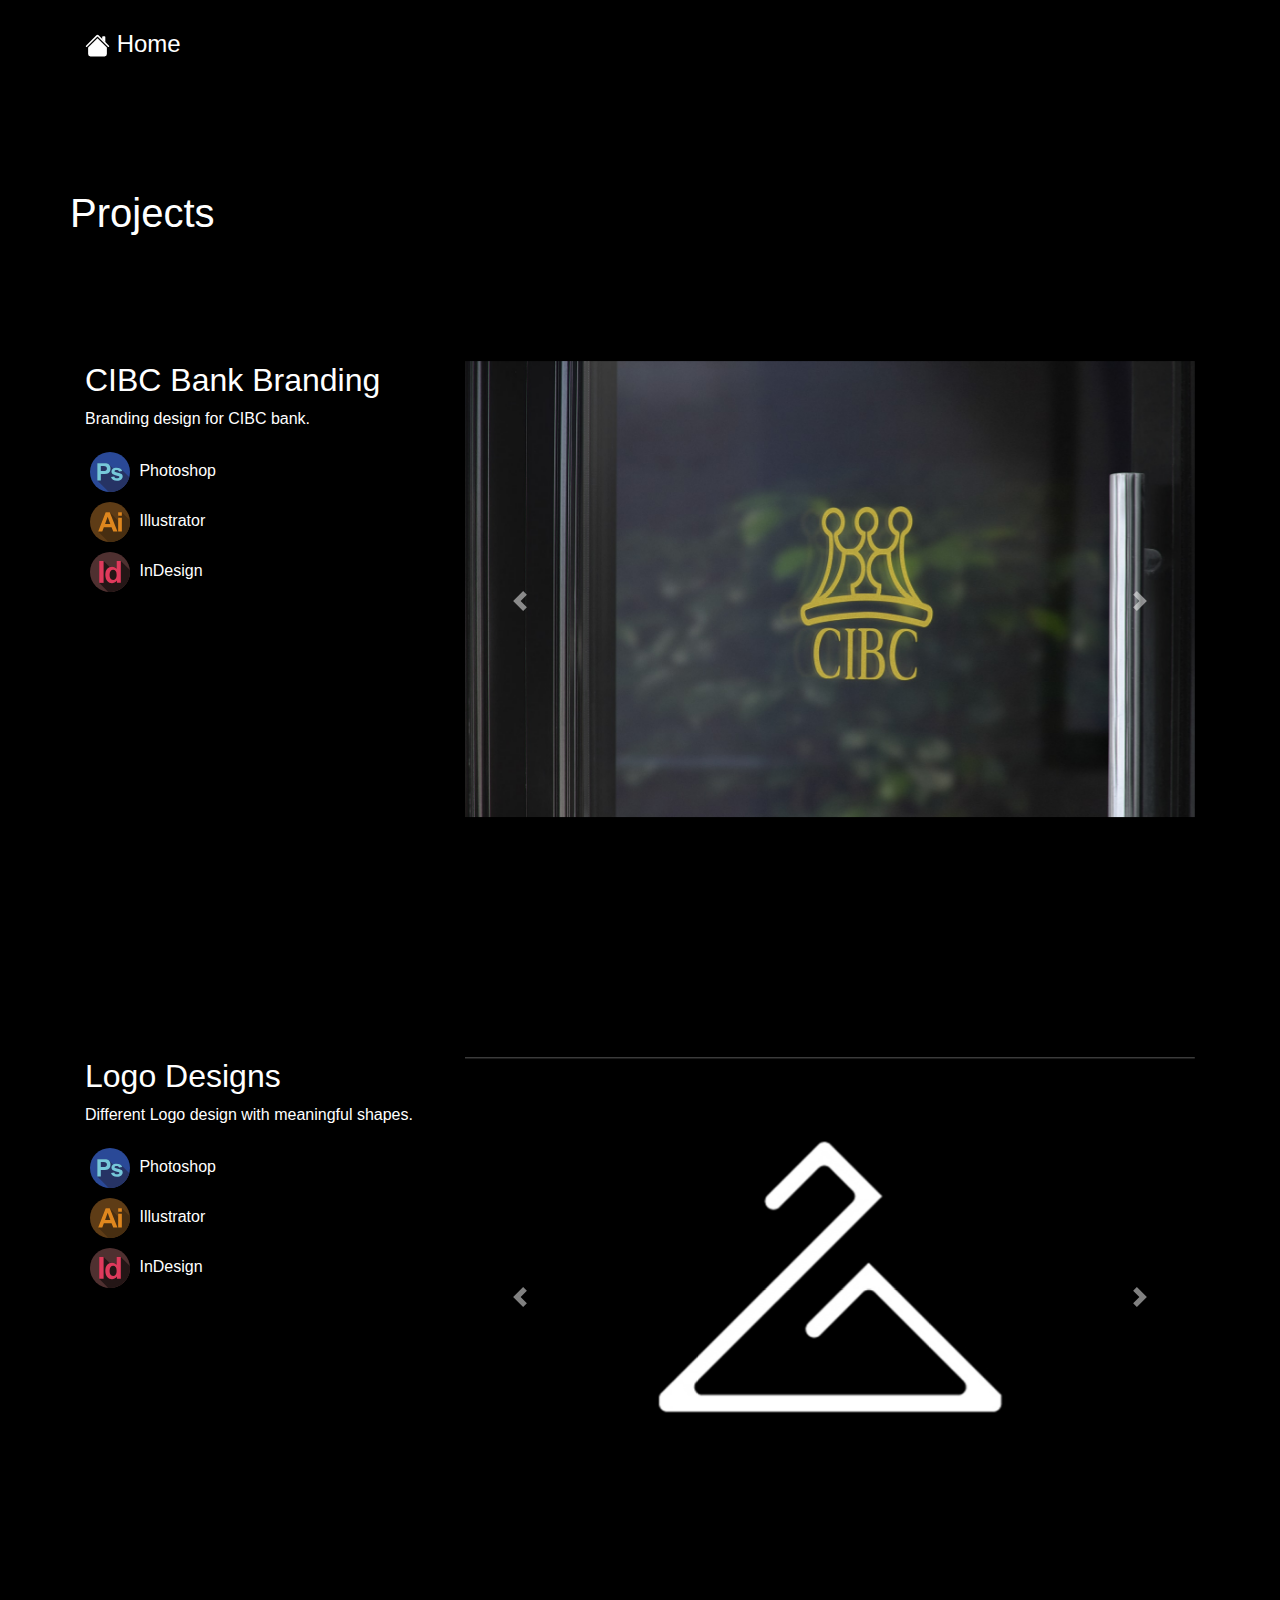
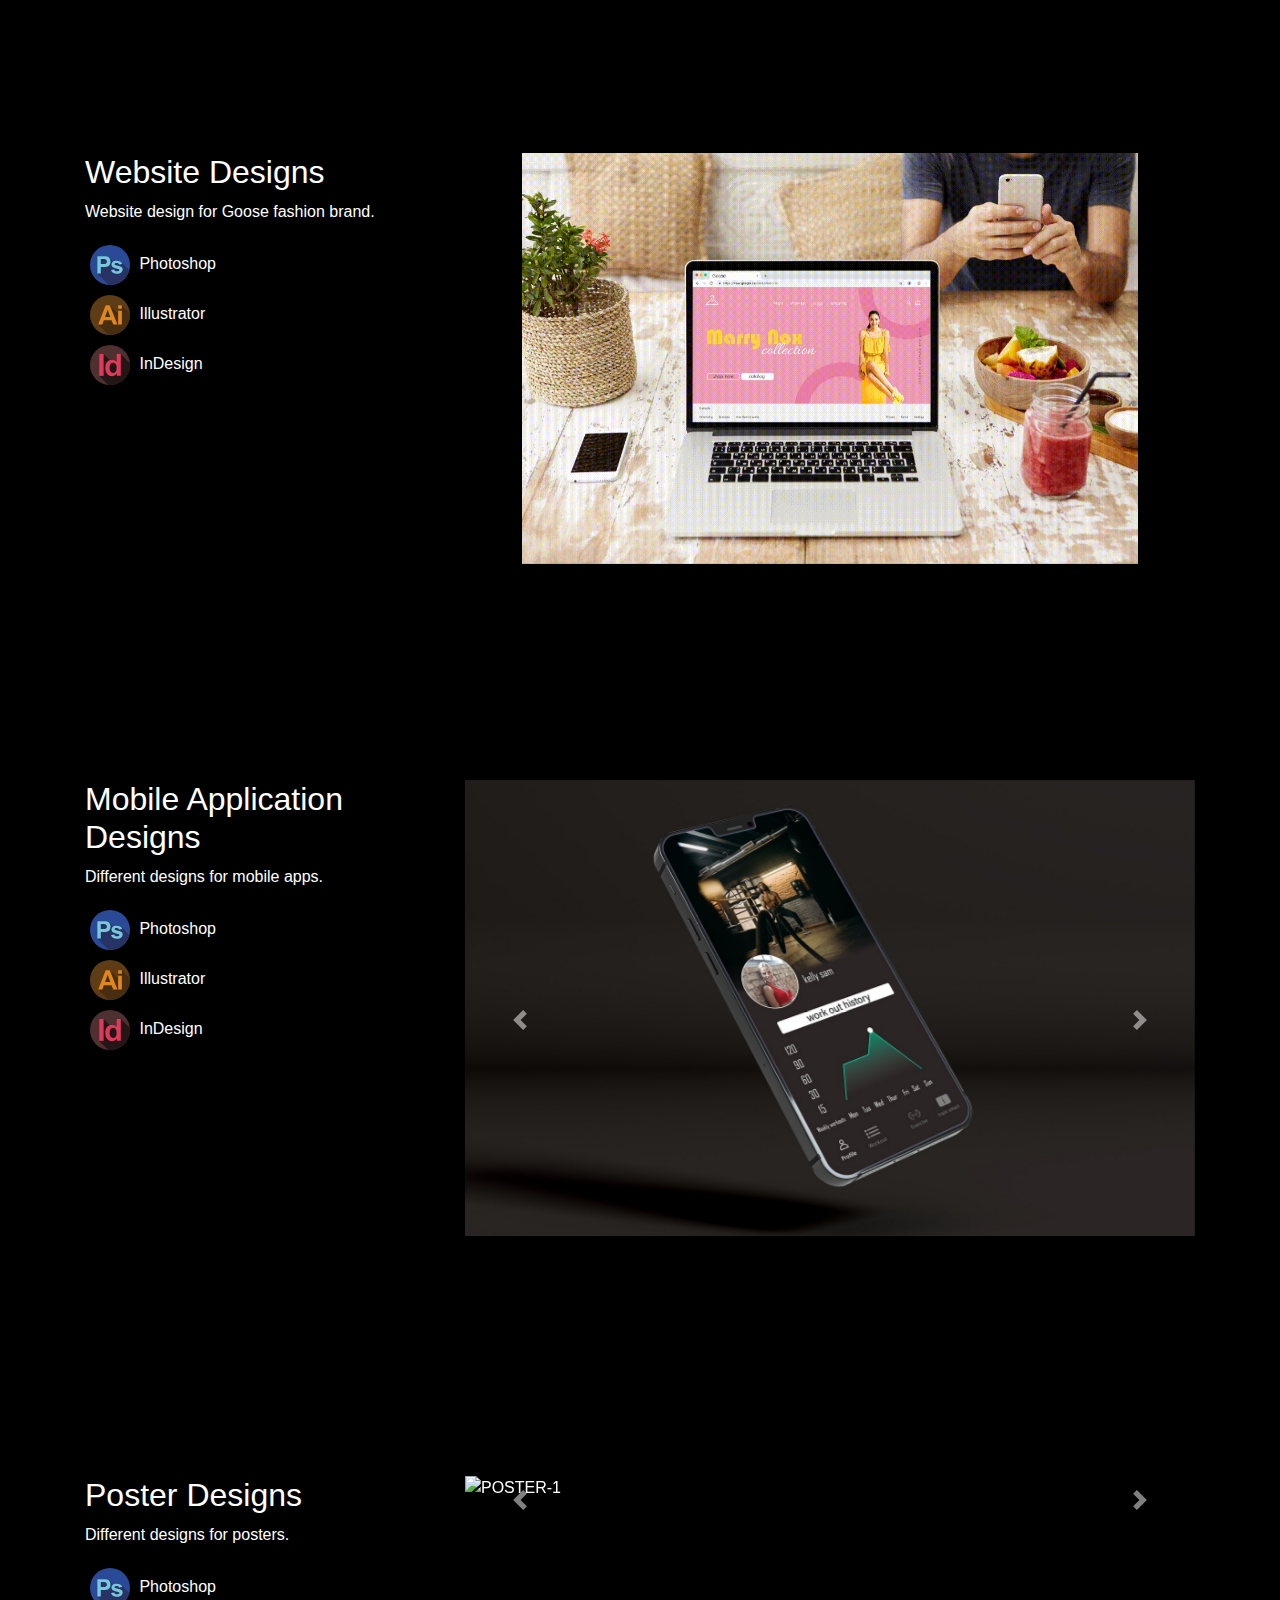
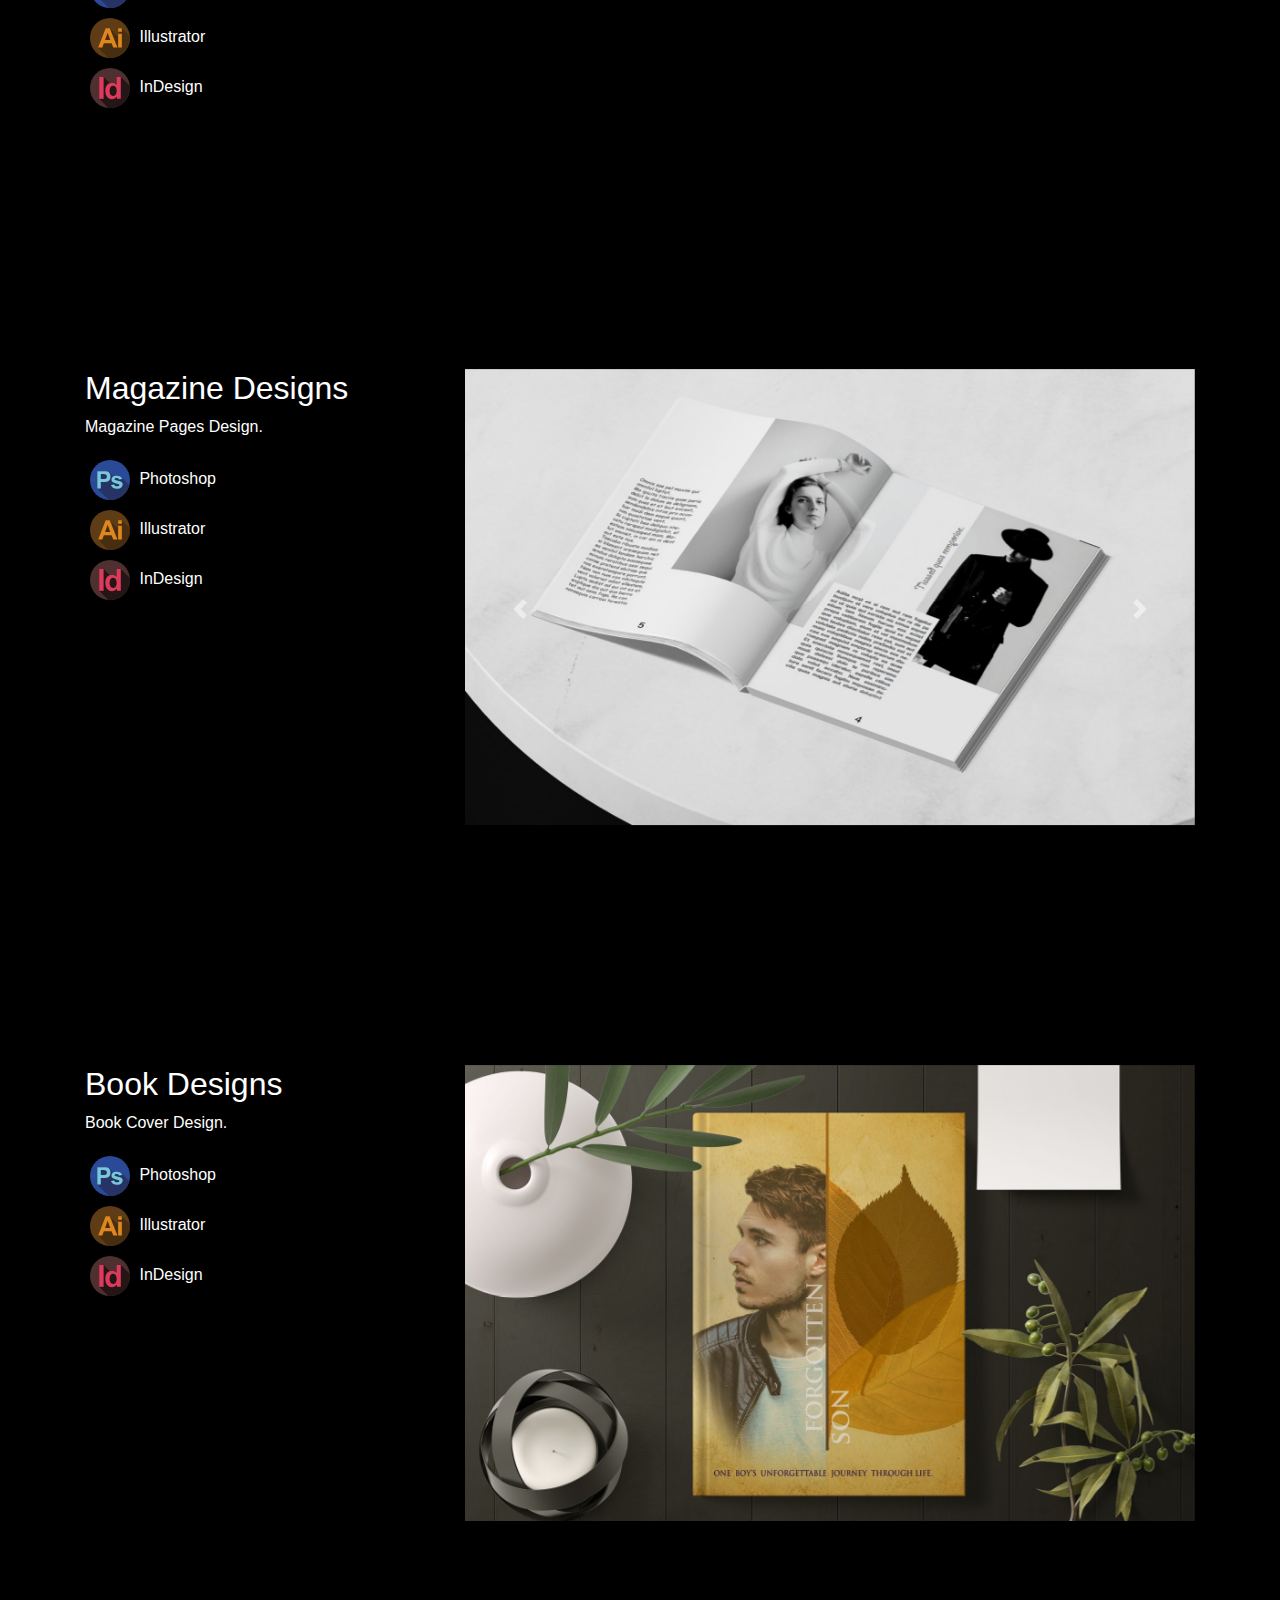
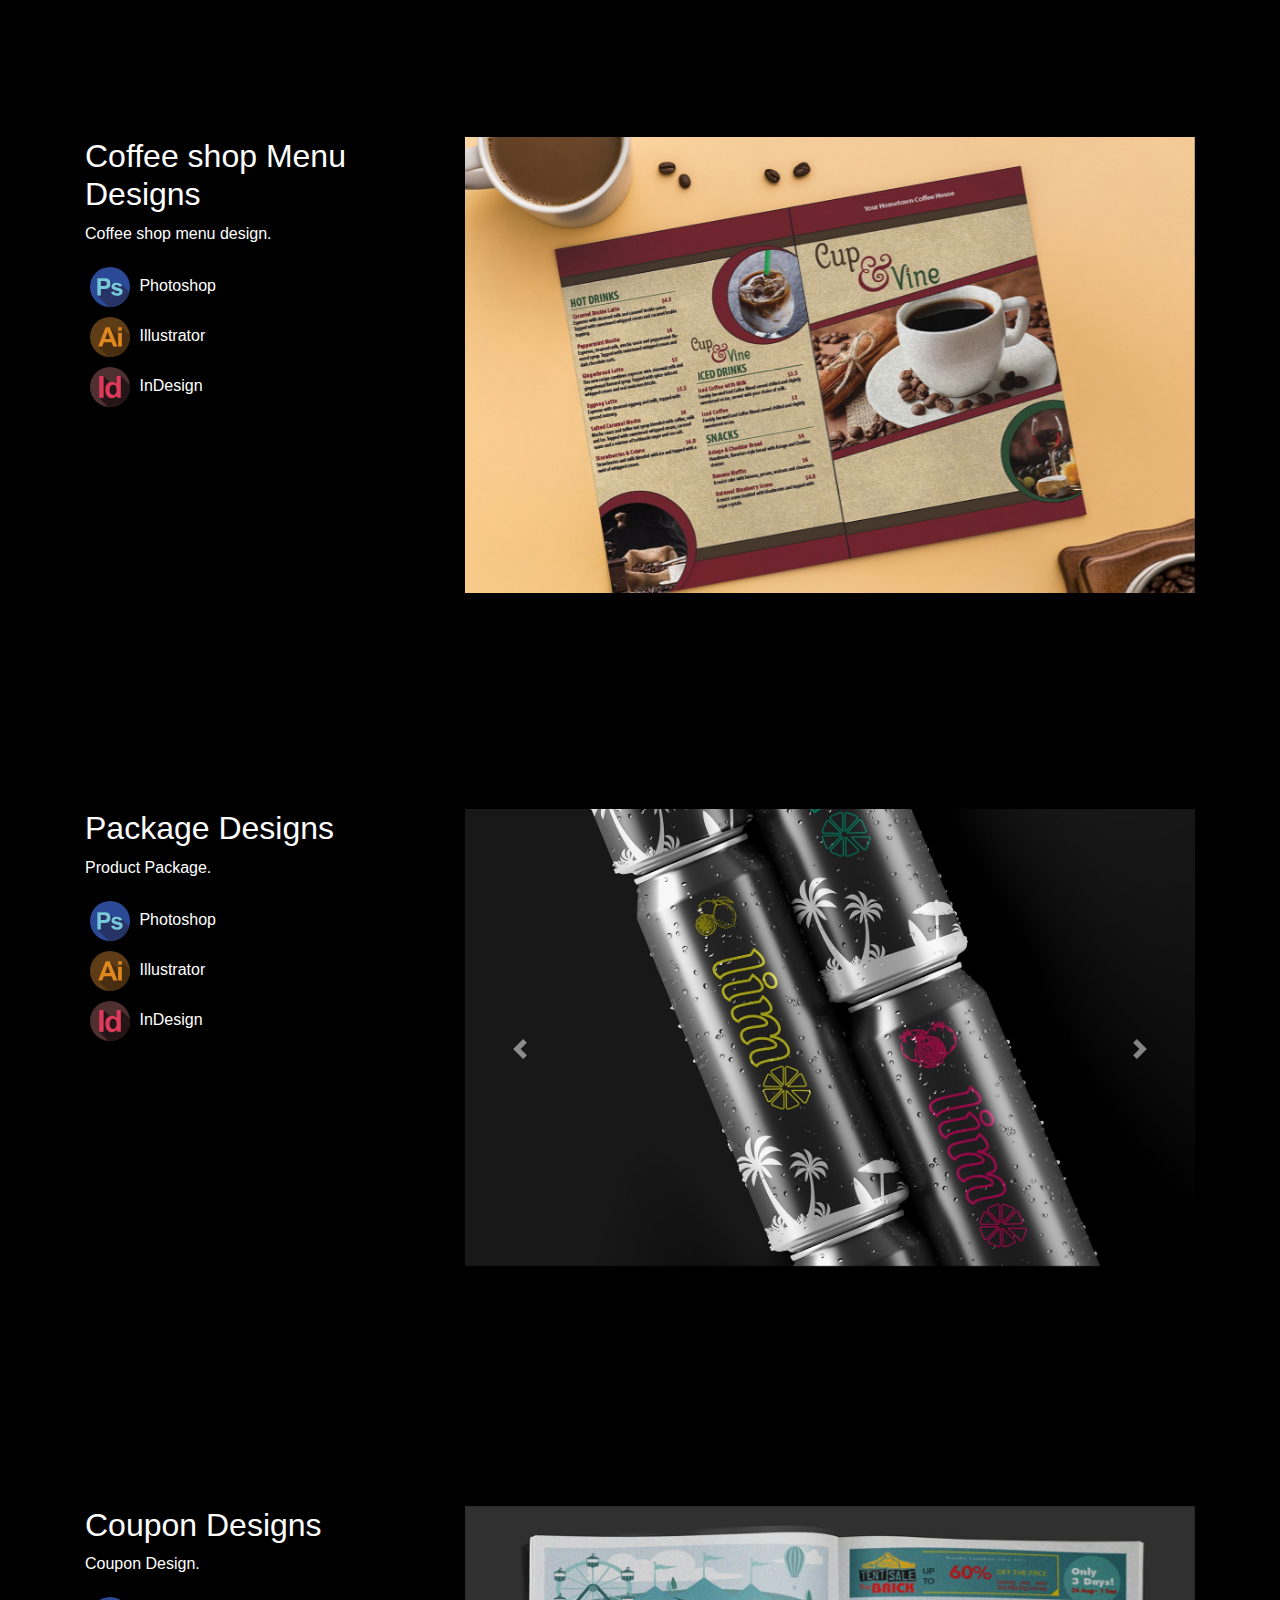
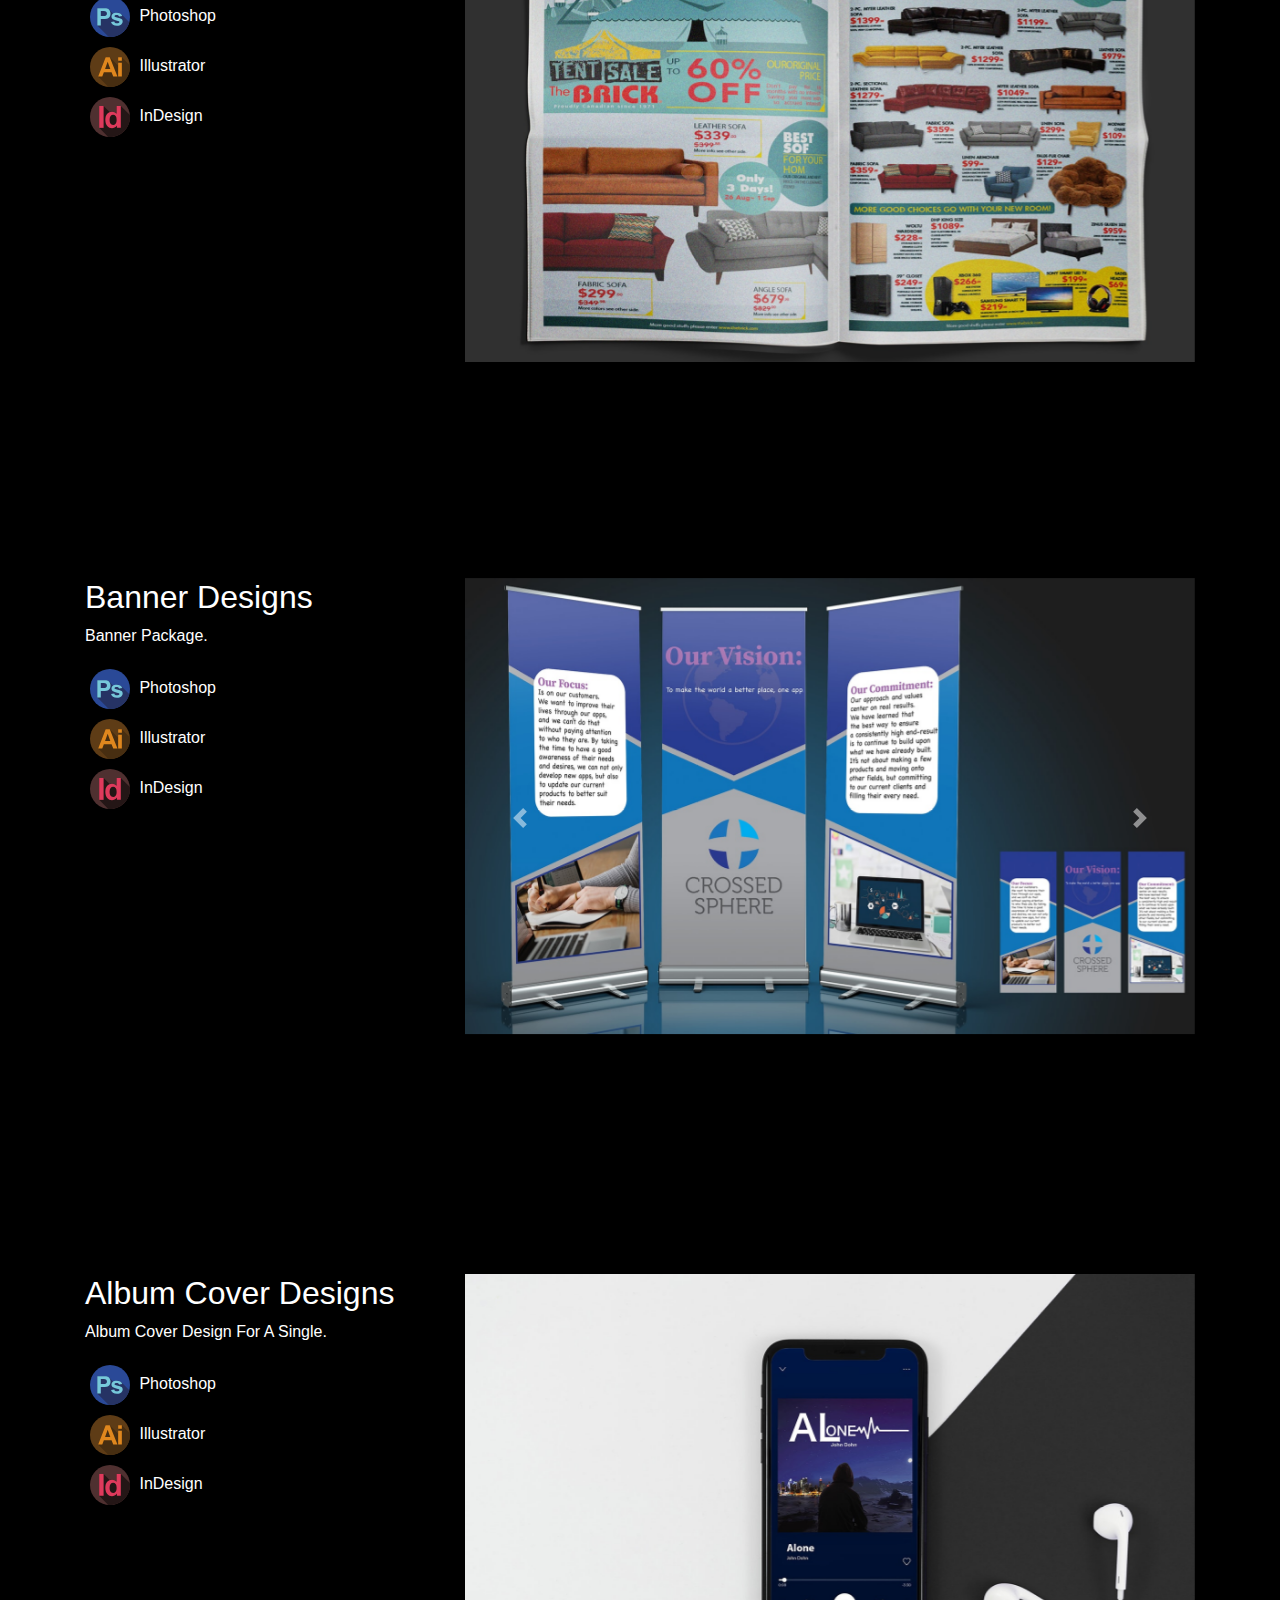
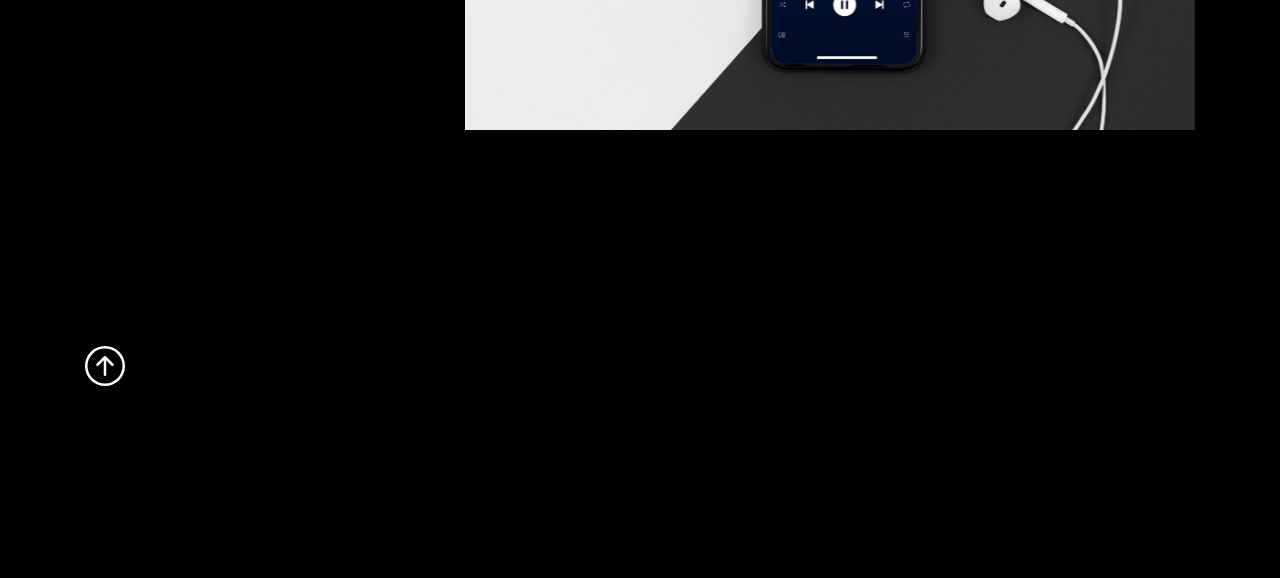
==== projects/works.html @ 326ad2bf "initial commit" ====
<!DOCTYPE html>
<html lang="en">

<head>
    <meta charset="UTF-8" />
    <meta name="viewport" content="width=device-width, initial-scale=1.0" />
    <meta name="apple-mobile-web-app-capable" content="yes">
    <link rel="apple-touch-icon" href="./images/favicon.jpg">
    <link rel="shortcut icon" type="image/png" href="./images/favicon.jpg" />

    <!-- Put your site title here -->
    <title>
        Mojtaba Nourani | Work - CIBC
    </title>

    <meta name="description" content="Software Developer with Graduate Degree.">
    <!-- Add some coding keywords below, Ex: (React, CSS etc) -->

    <link rel="stylesheet" href="https://stackpath.bootstrapcdn.com/bootstrap/4.3.1/css/bootstrap.min.css"
        integrity="sha384-ggOyR0iXCbMQv3Xipma34MD+dH/1fQ784/j6cY/iJTQUOhcWr7x9JvoRxT2MZw1T" crossorigin="anonymous">
    <script src="https://code.jquery.com/jquery-3.3.1.slim.min.js"
        integrity="sha384-q8i/X+965DzO0rT7abK41JStQIAqVgRVzpbzo5smXKp4YfRvH+8abtTE1Pi6jizo"
        crossorigin="anonymous"></script>
    <script src="https://cdnjs.cloudflare.com/ajax/libs/popper.js/1.14.7/umd/popper.min.js"
        integrity="sha384-UO2eT0CpHqdSJQ6hJty5KVphtPhzWj9WO1clHTMGa3JDZwrnQq4sF86dIHNDz0W1"
        crossorigin="anonymous"></script>
    <script src="https://stackpath.bootstrapcdn.com/bootstrap/4.3.1/js/bootstrap.min.js"
        integrity="sha384-JjSmVgyd0p3pXB1rRibZUAYoIIy6OrQ6VrjIEaFf/nJGzIxFDsf4x0xIM+B07jRM"
        crossorigin="anonymous"></script>
    <link rel="stylesheet" href="index.css" />
    <script src="stay_standalone.js" type="text/javascript"></script>

    <style>
        body {
            background-color: black;
            color: #fff;
        }

        a {
            color: #fff;
            font-size: 1.5em;
        }

        .header1 {
            margin-top: 30px;
        }

        .carousel-1-caption {
            display: none;
        }

        .carousel-2-caption {
            display: none;
        }

        .carousel-4-caption {
            display: none;
        }

        .carousel-5-caption {
            display: none;
        }

        .carousel-6-caption {
            display: none;
        }

        .carousel-9-caption {
            display: none;
        }

        .carousel-11-caption {
            display: none;
        }

        .header1 {
            margin: 100px 0px;
        }

        hr {
            color: #fff;
            border: 2px solid #fff;
        }

        .work__list {

            padding: 0;
        }

        .tools-list {
            width: 40px;
            height: 40px;
            margin: 5px 5px;
        }

        .home-icon {
            margin: 30px 0px;
        }

        .home-svg {
            padding-top: 20px;
        }
    </style>
</head>

<body>


    <!-- Home link -->
    <div class="container">
        <div class="row">
            <div class="col-md-12">
                <h6 class="home-icon"><a href="../index.html" style="color: white;"><svg
                            xmlns="http://www.w3.org/2000/svg" width="25" height="25" fill="currentColor"
                            class="bi bi-house-fill" viewBox="0 0 16 16">
                            <path fill-rule="evenodd"
                                d="M8 3.293l6 6V13.5a1.5 1.5 0 0 1-1.5 1.5h-9A1.5 1.5 0 0 1 2 13.5V9.293l6-6zm5-.793V6l-2-2V2.5a.5.5 0 0 1 .5-.5h1a.5.5 0 0 1 .5.5z" />
                            <path fill-rule="evenodd"
                                d="M7.293 1.5a1 1 0 0 1 1.414 0l6.647 6.646a.5.5 0 0 1-.708.708L8 2.207 1.354 8.854a.5.5 0 1 1-.708-.708L7.293 1.5z" />
                        </svg> Home</a></h6>
            </div>
        </div>
    </div>


    <!-- Projects -->
    <div class="container">


        <!-- CIBC BANK -->

        <!-- Work Header -->
        <div class="row">
            <h1 class="header1">
                Projects
            </h1>
        </div>

        <br>

        <!-- Work Text -->
        <div class="row">
            <div class="col-md-4">

                <h2>CIBC Bank Branding</h2>
                <p>Branding design for CIBC bank.</p>

                <!-- Tools List -->
                <ul class="work__list" style="list-style-type:none; list-style: none;">
                    <li><img src="../images/photoshop.svg" class="tools-list"> Photoshop</li>
                    <li><img src="../images/illustrator.svg" class="tools-list"> Illustrator</li>
                    <li><img src="../images/indesign.svg" class="tools-list"> InDesign</li>
                </ul>

                <br>

                <!-- Dynamic Text for Slides -->
                <div id="text1">
                </div>

            </div> <!-- col-md-4 tag -->


            <!-- Carousel -->
            <div class="col-md-8">
                <div id="carousel-1" class="carousel slide" data-ride="carousel">
                    <div class="carousel-inner">

                        <!-- Carousel Item Active -->
                        <div class="carousel-item active">

                            <img id="img1" src="../images/works/bank-1.jpg" class="d-block w-100" alt="CIBC-BANK-1"
                                data-interval="1000">

                            <br>

                            <!-- Slide Caption -->
                            <div class="carousel-1-caption">
                                <h6>Slide 1</h6>
                                <p>Explanation for slide one.</p>
                            </div>
                        </div>

                        <!-- Carousel Item -->
                        <div class="carousel-item">

                            <img id="img1" src="../images/works/bank-2.jpg" class="d-block w-100" alt="CIBC-BANK-2"
                                data-interval="1000">

                            <br>

                            <!-- Slide Caption -->
                            <div class="carousel-1-caption">
                                <h6>Slide 2</h6>
                                <p>Explanation for slide two.</p>
                            </div>
                        </div>

                        <!-- Carousel Item -->
                        <div class="carousel-item">

                            <img id="img1" src="../images/works/bank-3.jpg" class="d-block w-100" alt="CIBC-BANK-3"
                                data-interval="1000">

                            <br>

                            <!-- Slide Caption -->
                            <div class="carousel-1-caption">
                                <h6>Slide 3</h6>
                                <p>Explanation for slide three.</p>
                            </div>
                        </div>

                        <!-- Carousel Item -->
                        <div class="carousel-item">

                            <img id="img1" src="../images/works/bank-4.jpg" class="d-block w-100" alt="CIBC-BANK-4"
                                data-interval="1000">

                            <br>

                            <!-- Slide Caption -->
                            <div class="carousel-1-caption">
                                <h6>Slide 4</h6>
                                <p>Explanation for slide four.</p>
                            </div>
                        </div>

                        <!-- Carousel Item -->
                        <div class="carousel-item">

                            <img id="img1" src="../images/works/bank-5.jpg" class="d-block w-100" alt="CIBC-BANK-5"
                                data-interval="1000">

                            <br>

                            <!-- Slide Caption -->
                            <div class="carousel-1-caption">
                                <h6>Slide 5</h6>
                                <p>Explanation for slide five.</p>
                            </div>
                        </div>

                        <!-- Carousel Item -->
                        <div class="carousel-item">

                            <img id="img1" src="../images/works/bank-6.jpg" class="d-block w-100" alt="CIBC-BANK-6"
                                data-interval="1000">

                            <br>

                            <!-- Slide Caption -->
                            <div class="carousel-1-caption">
                                <h6>Slide 6</h6>
                                <p>Explanation for slide six.</p>
                            </div>
                        </div>


                    </div> <!-- Carousel Inner Tag-->

                    <!-- Carousel Controls -->
                    <a class="carousel-control-prev" href="#carousel-1" role="button" data-slide="prev">
                        <span class="carousel-control-prev-icon" aria-hidden="true"></span>
                        <span class="sr-only">Previous</span>
                    </a>
                    <a class="carousel-control-next" href="#carousel-1" role="button" data-slide="next">
                        <span class="carousel-control-next-icon" aria-hidden="true"></span>
                        <span class="sr-only">Next</span>
                    </a>
                </div> <!-- Carousel tag -->
            </div> <!-- md-8 tag-->
        </div> <!-- row tag -->


        <br>
        <br>
        <br>
        <br>
        <br>
        <br>
        <br>
        <br>
        <br>


        <!-- LOGO -->

        <!-- Work Text -->
        <div class="row">
            <div class="col-md-4">

                <h2>Logo Designs</h2>
                <p>Different Logo design with meaningful shapes.</p>

                <!-- Tools List -->
                <ul class="work__list" style="list-style-type:none; list-style: none;">
                    <li><img src="../images/photoshop.svg" class="tools-list"> Photoshop</li>
                    <li><img src="../images/illustrator.svg" class="tools-list"> Illustrator</li>
                    <li><img src="../images/indesign.svg" class="tools-list"> InDesign</li>
                </ul>

                <br>

                <!-- Dynamic Text for Slides -->
                <div id="text-2">
                </div>

            </div> <!-- col-md-4 tag -->


            <!-- Carousel -->
            <div class="col-md-8">
                <div id="carousel-2" class="carousel slide" data-ride="carousel">
                    <div class="carousel-inner">

                        <!-- Carousel Item Active -->
                        <div class="carousel-item active">

                            <img id="img1" src="../images/works/logo-1.jpg" class="d-block w-100" alt="LOGO-1"
                                data-interval="1000">

                            <br>

                            <!-- Slide Caption -->
                            <div class="carousel-2-caption">
                                <h6>Logo 1</h6>
                                <p>Goose Fashion.</p>
                            </div>
                        </div>

                        <!-- Carousel Item -->
                        <div class="carousel-item">

                            <img id="img1" src="../images/works/logo-2.jpg" class="d-block w-100" alt="LOGO-2"
                                data-interval="1000">

                            <br>

                            <!-- Slide Caption -->
                            <div class="carousel-2-caption">
                                <h6>Logo 2</h6>
                                <p>Limo Drink.</p>
                            </div>
                        </div>

                        <!-- Carousel Item -->
                        <div class="carousel-item">

                            <img id="img1" src="../images/works/logo-3.jpg" class="d-block w-100" alt="LOGO-3"
                                data-interval="1000">

                            <br>

                            <!-- Slide Caption -->
                            <div class="carousel-2-caption">
                                <h6>Logo 3</h6>
                                <p>Hulk Gym.</p>
                            </div>
                        </div>

                        <!-- Carousel Item -->
                        <div class="carousel-item">

                            <img id="img1" src="../images/works/logo-4.jpg" class="d-block w-100" alt="LOGO-4"
                                data-interval="1000">

                            <br>

                            <!-- Slide Caption -->
                            <div class="carousel-2-caption">
                                <h6>Logo 4</h6>
                                <p>Fish and Chips seafood.</p>
                            </div>
                        </div>


                    </div> <!-- Carousel Inner Tag-->

                    <!-- Carousel Controls -->
                    <a class="carousel-control-prev" href="#carousel-2" role="button" data-slide="prev">
                        <span class="carousel-control-prev-icon" aria-hidden="true"></span>
                        <span class="sr-only">Previous</span>
                    </a>
                    <a class="carousel-control-next" href="#carousel-2" role="button" data-slide="next">
                        <span class="carousel-control-next-icon" aria-hidden="true"></span>
                        <span class="sr-only">Next</span>
                    </a>
                </div> <!-- Carousel tag -->
            </div> <!-- md-8 tag-->
        </div> <!-- row tag -->


        <br>
        <br>
        <br>
        <br>
        <br>
        <br>
        <br>
        <br>
        <br>


        <!-- WEBSITE -->

        <!-- Work Text -->
        <div class="row">
            <div class="col-md-4">

                <h2>Website Designs</h2>
                <p>Website design for Goose fashion brand.</p>

                <!-- Tools List -->
                <ul class="work__list" style="list-style-type:none; list-style: none;">
                    <li><img src="../images/photoshop.svg" class="tools-list"> Photoshop</li>
                    <li><img src="../images/illustrator.svg" class="tools-list"> Illustrator</li>
                    <li><img src="../images/indesign.svg" class="tools-list"> InDesign</li>
                </ul>

                <br>

            </div> <!-- col-md-4 tag -->


            <!-- Carousel -->
            <div class="col-md-8">
                <div id="carousel-3" class="carousel slide" data-ride="carousel">
                    <div class="carousel-inner">

                        <!-- Carousel Item Active -->
                        <div class="carousel-item active">

                            <img id="img1" src="../images/works/mockup.gif" class="d-block w-100" alt="WEBSITE"
                                data-interval="1000">
                        </div>
                    </div>
                </div> <!-- Carousel tag -->
            </div> <!-- md-8 tag-->
        </div> <!-- row tag -->



        <br>
        <br>
        <br>
        <br>
        <br>
        <br>
        <br>
        <br>
        <br>


        <!-- MOBILE APP -->

        <!-- Work Text -->
        <div class="row">
            <div class="col-md-4">

                <h2>Mobile Application Designs</h2>
                <p>Different designs for mobile apps.</p>

                <!-- Tools List -->
                <ul class="work__list" style="list-style-type:none; list-style: none;">
                    <li><img src="../images/photoshop.svg" class="tools-list"> Photoshop</li>
                    <li><img src="../images/illustrator.svg" class="tools-list"> Illustrator</li>
                    <li><img src="../images/indesign.svg" class="tools-list"> InDesign</li>
                </ul>

                <br>

                <!-- Dynamic Text for Slides -->
                <div id="text-3">
                </div>

            </div> <!-- col-md-4 tag -->


            <!-- Carousel -->
            <div class="col-md-8">
                <div id="carousel-4" class="carousel slide" data-ride="carousel">
                    <div class="carousel-inner">

                        <!-- Carousel Item Active -->
                        <div class="carousel-item active">

                            <img id="img1" src="../images/works/app.jpg" class="d-block w-100" alt="APP-1"
                                data-interval="1000">

                            <br>

                            <!-- Slide Caption -->
                            <div class="carousel-4-caption">
                                <h6>Application 1</h6>
                                <p>Gym Application.</p>
                            </div>
                        </div>

                        <!-- Carousel Item -->
                        <div class="carousel-item">

                            <img id="img1" src="../images/works/bank-5.jpg" class="d-block w-100" alt="APP-2"
                                data-interval="1000">

                            <br>

                            <!-- Slide Caption -->
                            <div class="carousel-4-caption">
                                <h6>Application 2</h6>
                                <p>Bank Application.</p>
                            </div>
                        </div>

                    </div> <!-- Carousel Inner Tag-->

                    <!-- Carousel Controls -->
                    <a class="carousel-control-prev" href="#carousel-4" role="button" data-slide="prev">
                        <span class="carousel-control-prev-icon" aria-hidden="true"></span>
                        <span class="sr-only">Previous</span>
                    </a>
                    <a class="carousel-control-next" href="#carousel-4" role="button" data-slide="next">
                        <span class="carousel-control-next-icon" aria-hidden="true"></span>
                        <span class="sr-only">Next</span>
                    </a>
                </div> <!-- Carousel tag -->
            </div> <!-- md-8 tag-->
        </div> <!-- row tag -->


        <br>
        <br>
        <br>
        <br>
        <br>
        <br>
        <br>
        <br>
        <br>



        <!-- POSTER -->

        <!-- Work Text -->
        <div class="row">
            <div class="col-md-4">

                <h2>Poster Designs</h2>
                <p>Different designs for posters.</p>

                <!-- Tools List -->
                <ul class="work__list" style="list-style-type:none; list-style: none;">
                    <li><img src="../images/photoshop.svg" class="tools-list"> Photoshop</li>
                    <li><img src="../images/illustrator.svg" class="tools-list"> Illustrator</li>
                    <li><img src="../images/indesign.svg" class="tools-list"> InDesign</li>
                </ul>

                <br>

                <!-- Dynamic Text for Slides -->
                <div id="text-5">
                </div>

            </div> <!-- col-md-4 tag -->


            <!-- Carousel -->
            <div class="col-md-8">
                <div id="carousel-5" class="carousel slide" data-ride="carousel">
                    <div class="carousel-inner">

                        <!-- Carousel Item Active -->
                        <div class="carousel-item active">

                            <img id="img1" src="../images/works/poster-1.jpg" class="d-block w-100" alt="POSTER-1"
                                data-interval="1000">

                            <br>

                            <!-- Slide Caption -->
                            <div class="carousel-5-caption">
                                <h6>Poster 1</h6>
                                <p>Music Concert Poster.</p>
                            </div>
                        </div>

                        <!-- Carousel Item -->
                        <div class="carousel-item">

                            <img id="img1" src="../images/works/poster-2.JPG" class="d-block w-100" alt="POSTER-2"
                                data-interval="1000">

                            <br>

                            <!-- Slide Caption -->
                            <div class="carousel-5-caption">
                                <h6>Poster 2</h6>
                                <p>Movie.</p>
                            </div>
                        </div>

                    </div> <!-- Carousel Inner Tag-->

                    <!-- Carousel Controls -->
                    <a class="carousel-control-prev" href="#carousel-5" role="button" data-slide="prev">
                        <span class="carousel-control-prev-icon" aria-hidden="true"></span>
                        <span class="sr-only">Previous</span>
                    </a>
                    <a class="carousel-control-next" href="#carousel-5" role="button" data-slide="next">
                        <span class="carousel-control-next-icon" aria-hidden="true"></span>
                        <span class="sr-only">Next</span>
                    </a>
                </div> <!-- Carousel tag -->
            </div> <!-- md-8 tag-->
        </div> <!-- row tag -->


        <br>
        <br>
        <br>
        <br>
        <br>
        <br>
        <br>
        <br>
        <br>


        <!-- MAGAZINE -->

        <!-- Work Text -->
        <div class="row">
            <div class="col-md-4">

                <h2>Magazine Designs</h2>
                <p>Magazine Pages Design.</p>

                <!-- Tools List -->
                <ul class="work__list" style="list-style-type:none; list-style: none;">
                    <li><img src="../images/photoshop.svg" class="tools-list"> Photoshop</li>
                    <li><img src="../images/illustrator.svg" class="tools-list"> Illustrator</li>
                    <li><img src="../images/indesign.svg" class="tools-list"> InDesign</li>
                </ul>

                <br>

                <!-- Dynamic Text for Slides -->
                <div id="text-6">
                </div>

            </div> <!-- col-md-4 tag -->


            <!-- Carousel -->
            <div class="col-md-8">
                <div id="carousel-6" class="carousel slide" data-ride="carousel">
                    <div class="carousel-inner">

                        <!-- Carousel Item Active -->
                        <div class="carousel-item active">

                            <img id="img1" src="../images/works/mag-1.jpg" class="d-block w-100" alt="MAG-1"
                                data-interval="1000">

                            <br>

                            <!-- Slide Caption -->
                            <div class="carousel-6-caption">
                                <h6>Magazine Page 1</h6>
                                <p>Fashion Magazine.</p>
                            </div>
                        </div>

                        <!-- Carousel Item -->
                        <div class="carousel-item">

                            <img id="img1" src="../images/works/mag-2.jpg" class="d-block w-100" alt="MAG-2"
                                data-interval="1000">

                            <br>

                            <!-- Slide Caption -->
                            <div class="carousel-6-caption">
                                <h6>Magazine Page 2</h6>
                                <p>Fashion.</p>
                            </div>
                        </div>

                    </div> <!-- Carousel Inner Tag-->

                    <!-- Carousel Controls -->
                    <a class="carousel-control-prev" href="#carousel-6" role="button" data-slide="prev">
                        <span class="carousel-control-prev-icon" aria-hidden="true"></span>
                        <span class="sr-only">Previous</span>
                    </a>
                    <a class="carousel-control-next" href="#carousel-6" role="button" data-slide="next">
                        <span class="carousel-control-next-icon" aria-hidden="true"></span>
                        <span class="sr-only">Next</span>
                    </a>
                </div> <!-- Carousel tag -->
            </div> <!-- md-8 tag-->
        </div> <!-- row tag -->


        <br>
        <br>
        <br>
        <br>
        <br>
        <br>
        <br>
        <br>
        <br>



        <!-- BOOK -->

        <!-- Work Text -->
        <div class="row">
            <div class="col-md-4">

                <h2>Book Designs</h2>
                <p>Book Cover Design.</p>

                <!-- Tools List -->
                <ul class="work__list" style="list-style-type:none; list-style: none;">
                    <li><img src="../images/photoshop.svg" class="tools-list"> Photoshop</li>
                    <li><img src="../images/illustrator.svg" class="tools-list"> Illustrator</li>
                    <li><img src="../images/indesign.svg" class="tools-list"> InDesign</li>
                </ul>

                <br>

            </div> <!-- col-md-4 tag -->


            <!-- Carousel -->
            <div class="col-md-8">
                <div id="carousel-7" class="carousel slide" data-ride="carousel">
                    <div class="carousel-inner">

                        <!-- Carousel Item Active -->
                        <div class="carousel-item active">

                            <img id="img1" src="../images/works/book.jpg" class="d-block w-100" alt="BOOK"
                                data-interval="1000">
                        </div>
                    </div>
                </div> <!-- Carousel tag -->
            </div> <!-- md-8 tag-->
        </div> <!-- row tag -->



        <br>
        <br>
        <br>
        <br>
        <br>
        <br>
        <br>
        <br>
        <br>


        <!-- MENU -->

        <!-- Work Text -->
        <div class="row">
            <div class="col-md-4">

                <h2>Coffee shop Menu Designs</h2>
                <p>Coffee shop menu design.</p>

                <!-- Tools List -->
                <ul class="work__list" style="list-style-type:none; list-style: none;">
                    <li><img src="../images/photoshop.svg" class="tools-list"> Photoshop</li>
                    <li><img src="../images/illustrator.svg" class="tools-list"> Illustrator</li>
                    <li><img src="../images/indesign.svg" class="tools-list"> InDesign</li>
                </ul>

                <br>

            </div> <!-- col-md-4 tag -->


            <!-- Carousel -->
            <div class="col-md-8">
                <div id="carousel-8" class="carousel slide" data-ride="carousel">
                    <div class="carousel-inner">

                        <!-- Carousel Item Active -->
                        <div class="carousel-item active">

                            <img id="img1" src="../images/works/menu.jpg" class="d-block w-100" alt="MENU"
                                data-interval="1000">
                        </div>
                    </div>
                </div> <!-- Carousel tag -->
            </div> <!-- md-8 tag-->
        </div> <!-- row tag -->



        <br>
        <br>
        <br>
        <br>
        <br>
        <br>
        <br>
        <br>
        <br>


        <!-- PACKAGE -->

        <!-- Work Text -->
        <div class="row">
            <div class="col-md-4">

                <h2>Package Designs</h2>
                <p>Product Package.</p>

                <!-- Tools List -->
                <ul class="work__list" style="list-style-type:none; list-style: none;">
                    <li><img src="../images/photoshop.svg" class="tools-list"> Photoshop</li>
                    <li><img src="../images/illustrator.svg" class="tools-list"> Illustrator</li>
                    <li><img src="../images/indesign.svg" class="tools-list"> InDesign</li>
                </ul>

                <br>

                <!-- Dynamic Text for Slides -->
                <div id="text-9">
                </div>

            </div> <!-- col-md-4 tag -->


            <!-- Carousel -->
            <div class="col-md-8">
                <div id="carousel-9" class="carousel slide" data-ride="carousel">
                    <div class="carousel-inner">

                        <!-- Carousel Item Active -->
                        <div class="carousel-item active">

                            <img id="img1" src="../images/works/package-1.jpg" class="d-block w-100" alt="PACK-1"
                                data-interval="1000">

                            <br>

                            <!-- Slide Caption -->
                            <div class="carousel-9-caption">
                                <h6>Package Design 1</h6>
                                <p>Limo Drink.</p>
                            </div>
                        </div>

                        <!-- Carousel Item -->
                        <div class="carousel-item">

                            <img id="img1" src="../images/works/package-2.jpg" class="d-block w-100" alt="PACK-2"
                                data-interval="1000">

                            <br>

                            <!-- Slide Caption -->
                            <div class="carousel-9-caption">
                                <h6>Package Design 2</h6>
                                <p>Chocolate.</p>
                            </div>
                        </div>

                    </div> <!-- Carousel Inner Tag-->

                    <!-- Carousel Controls -->
                    <a class="carousel-control-prev" href="#carousel-9" role="button" data-slide="prev">
                        <span class="carousel-control-prev-icon" aria-hidden="true"></span>
                        <span class="sr-only">Previous</span>
                    </a>
                    <a class="carousel-control-next" href="#carousel-9" role="button" data-slide="next">
                        <span class="carousel-control-next-icon" aria-hidden="true"></span>
                        <span class="sr-only">Next</span>
                    </a>
                </div> <!-- Carousel tag -->
            </div> <!-- md-8 tag-->
        </div> <!-- row tag -->


        <br>
        <br>
        <br>
        <br>
        <br>
        <br>
        <br>
        <br>
        <br>


        <!-- COUPON -->

        <!-- Work Text -->
        <div class="row">
            <div class="col-md-4">

                <h2>Coupon Designs</h2>
                <p>Coupon Design.</p>

                <!-- Tools List -->
                <ul class="work__list" style="list-style-type:none; list-style: none;">
                    <li><img src="../images/photoshop.svg" class="tools-list"> Photoshop</li>
                    <li><img src="../images/illustrator.svg" class="tools-list"> Illustrator</li>
                    <li><img src="../images/indesign.svg" class="tools-list"> InDesign</li>
                </ul>

                <br>

            </div> <!-- col-md-4 tag -->


            <!-- Carousel -->
            <div class="col-md-8">
                <div id="carousel-10" class="carousel slide" data-ride="carousel">
                    <div class="carousel-inner">

                        <!-- Carousel Item Active -->
                        <div class="carousel-item active">

                            <img id="img1" src="../images/works/coupon.jpg" class="d-block w-100" alt="COUPON"
                                data-interval="1000">
                        </div>
                    </div>
                </div> <!-- Carousel tag -->
            </div> <!-- md-8 tag-->
        </div> <!-- row tag -->



        <br>
        <br>
        <br>
        <br>
        <br>
        <br>
        <br>
        <br>
        <br>


        <!-- BANNER -->

        <!-- Work Text -->
        <div class="row">
            <div class="col-md-4">

                <h2>Banner Designs</h2>
                <p>Banner Package.</p>

                <!-- Tools List -->
                <ul class="work__list" style="list-style-type:none; list-style: none;">
                    <li><img src="../images/photoshop.svg" class="tools-list"> Photoshop</li>
                    <li><img src="../images/illustrator.svg" class="tools-list"> Illustrator</li>
                    <li><img src="../images/indesign.svg" class="tools-list"> InDesign</li>
                </ul>

                <br>

                <!-- Dynamic Text for Slides -->
                <div id="text-11">
                </div>

            </div> <!-- col-md-4 tag -->


            <!-- Carousel -->
            <div class="col-md-8">
                <div id="carousel-11" class="carousel slide" data-ride="carousel">
                    <div class="carousel-inner">

                        <!-- Carousel Item Active -->
                        <div class="carousel-item active">

                            <img id="img1" src="../images/works/banner.jpg" class="d-block w-100" alt="BANNER-1"
                                data-interval="1000">

                            <br>

                            <!-- Slide Caption -->
                            <div class="carousel-11-caption">
                                <h6>Banner Design 1</h6>
                                <p>Banner 1.</p>
                            </div>
                        </div>

                        <!-- Carousel Item -->
                        <div class="carousel-item">

                            <img id="img1" src="../images/works/bank-3.jpg" class="d-block w-100" alt="BANNER-2"
                                data-interval="1000">

                            <br>

                            <!-- Slide Caption -->
                            <div class="carousel-11-caption">
                                <h6>Banner Design 2</h6>
                                <p>Bank.</p>
                            </div>
                        </div>

                    </div> <!-- Carousel Inner Tag-->

                    <!-- Carousel Controls -->
                    <a class="carousel-control-prev" href="#carousel-11" role="button" data-slide="prev">
                        <span class="carousel-control-prev-icon" aria-hidden="true"></span>
                        <span class="sr-only">Previous</span>
                    </a>
                    <a class="carousel-control-next" href="#carousel-11" role="button" data-slide="next">
                        <span class="carousel-control-next-icon" aria-hidden="true"></span>
                        <span class="sr-only">Next</span>
                    </a>
                </div> <!-- Carousel tag -->
            </div> <!-- md-8 tag-->
        </div> <!-- row tag -->


        <br>
        <br>
        <br>
        <br>
        <br>
        <br>
        <br>
        <br>
        <br>


        <!-- COUPON -->

        <!-- Work Text -->
        <div class="row">
            <div class="col-md-4">

                <h2>Album Cover Designs</h2>
                <p>Album Cover Design For A Single.</p>

                <!-- Tools List -->
                <ul class="work__list" style="list-style-type:none; list-style: none;">
                    <li><img src="../images/photoshop.svg" class="tools-list"> Photoshop</li>
                    <li><img src="../images/illustrator.svg" class="tools-list"> Illustrator</li>
                    <li><img src="../images/indesign.svg" class="tools-list"> InDesign</li>
                </ul>

                <br>

            </div> <!-- col-md-4 tag -->


            <!-- Carousel -->
            <div class="col-md-8">
                <div id="carousel-12" class="carousel slide" data-ride="carousel">
                    <div class="carousel-inner">

                        <!-- Carousel Item Active -->
                        <div class="carousel-item active">

                            <img id="img1" src="../images/works/album-cover.jpg" class="d-block w-100" alt="COVER"
                                data-interval="1000">
                        </div>
                    </div>
                </div> <!-- Carousel tag -->
            </div> <!-- md-8 tag-->
        </div> <!-- row tag -->



        <br>
        <br>
        <br>
        <br>
        <br>
        <br>
        <br>
        <br>
        <br>

        <a href="#"><svg xmlns="http://www.w3.org/2000/svg" width="40" height="40" fill="currentColor"
                class="bi bi-arrow-up-circle" viewBox="0 0 16 16">
                <path fill-rule="evenodd" d="M8 15A7 7 0 1 0 8 1a7 7 0 0 0 0 14zm0 1A8 8 0 1 0 8 0a8 8 0 0 0 0 16z" />
                <path fill-rule="evenodd"
                    d="M8 12a.5.5 0 0 0 .5-.5V5.707l2.146 2.147a.5.5 0 0 0 .708-.708l-3-3a.5.5 0 0 0-.708 0l-3 3a.5.5 0 1 0 .708.708L7.5 5.707V11.5a.5.5 0 0 0 .5.5z" />
            </svg></a>

        <br>
        <br>
        <br>
        <br>
        <br>
        <br>
        <br>
        <br>
        <br>



    </div>
    <script>
        $('#text').html($('.active > .carousel-caption').html());
        $('.carousel').on('slid.bs.carousel', function () {
            $('#text1').html($('.active > .carousel-1-caption').html());
        });

        $('#text').html($('.active > .carousel-caption').html());
        $('.carousel').on('slid.bs.carousel', function () {
            $('#text-2').html($('.active > .carousel-2-caption').html());
        });

        $('#text').html($('.active > .carousel-caption').html());
        $('.carousel').on('slid.bs.carousel', function () {
            $('#text-3').html($('.active > .carousel-4-caption').html());
        });

        $('#text').html($('.active > .carousel-caption').html());
        $('.carousel').on('slid.bs.carousel', function () {
            $('#text-5').html($('.active > .carousel-5-caption').html());
        });

        $('#text').html($('.active > .carousel-caption').html());
        $('.carousel').on('slid.bs.carousel', function () {
            $('#text-6').html($('.active > .carousel-6-caption').html());
        });

        $('#text').html($('.active > .carousel-caption').html());
        $('.carousel').on('slid.bs.carousel', function () {
            $('#text-9').html($('.active > .carousel-9-caption').html());
        });

        $('#text').html($('.active > .carousel-caption').html());
        $('.carousel').on('slid.bs.carousel', function () {
            $('#text-11').html($('.active > .carousel-11-caption').html());
        });
    </script>
</body>

</html>
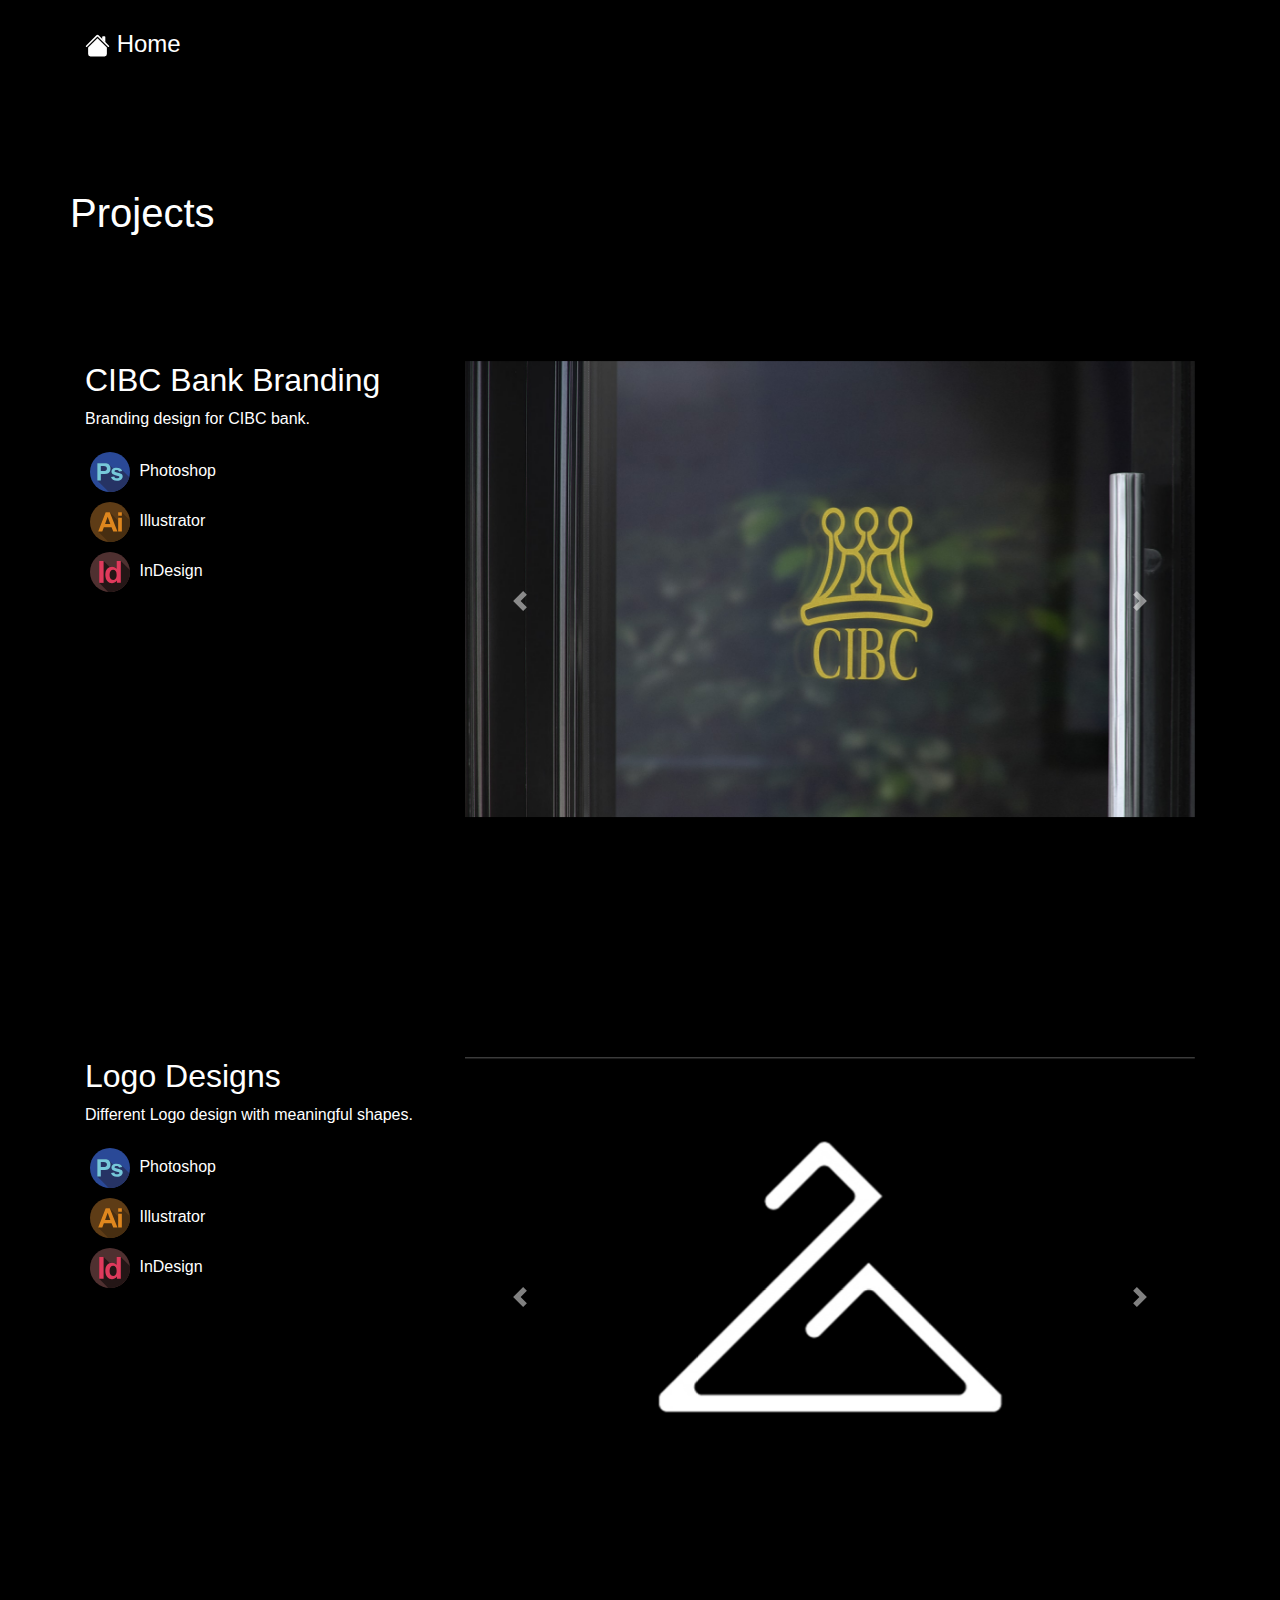
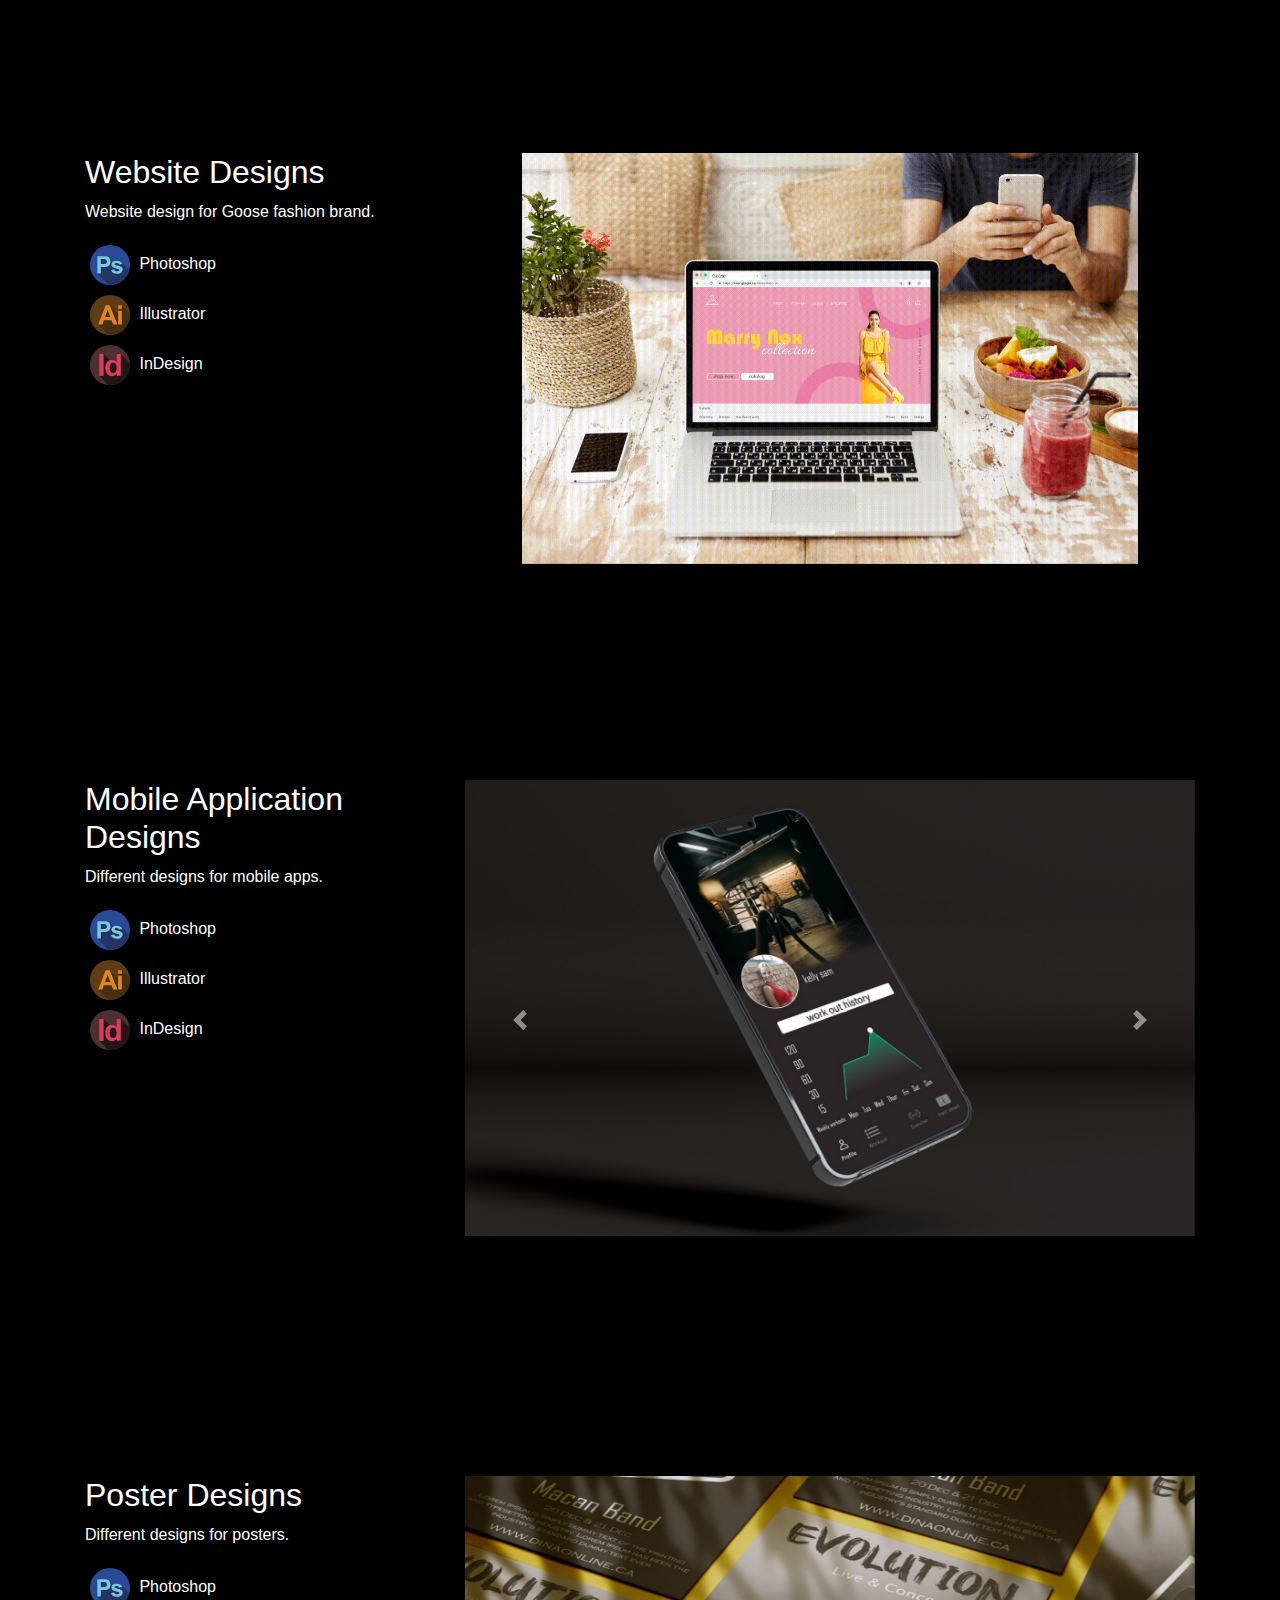
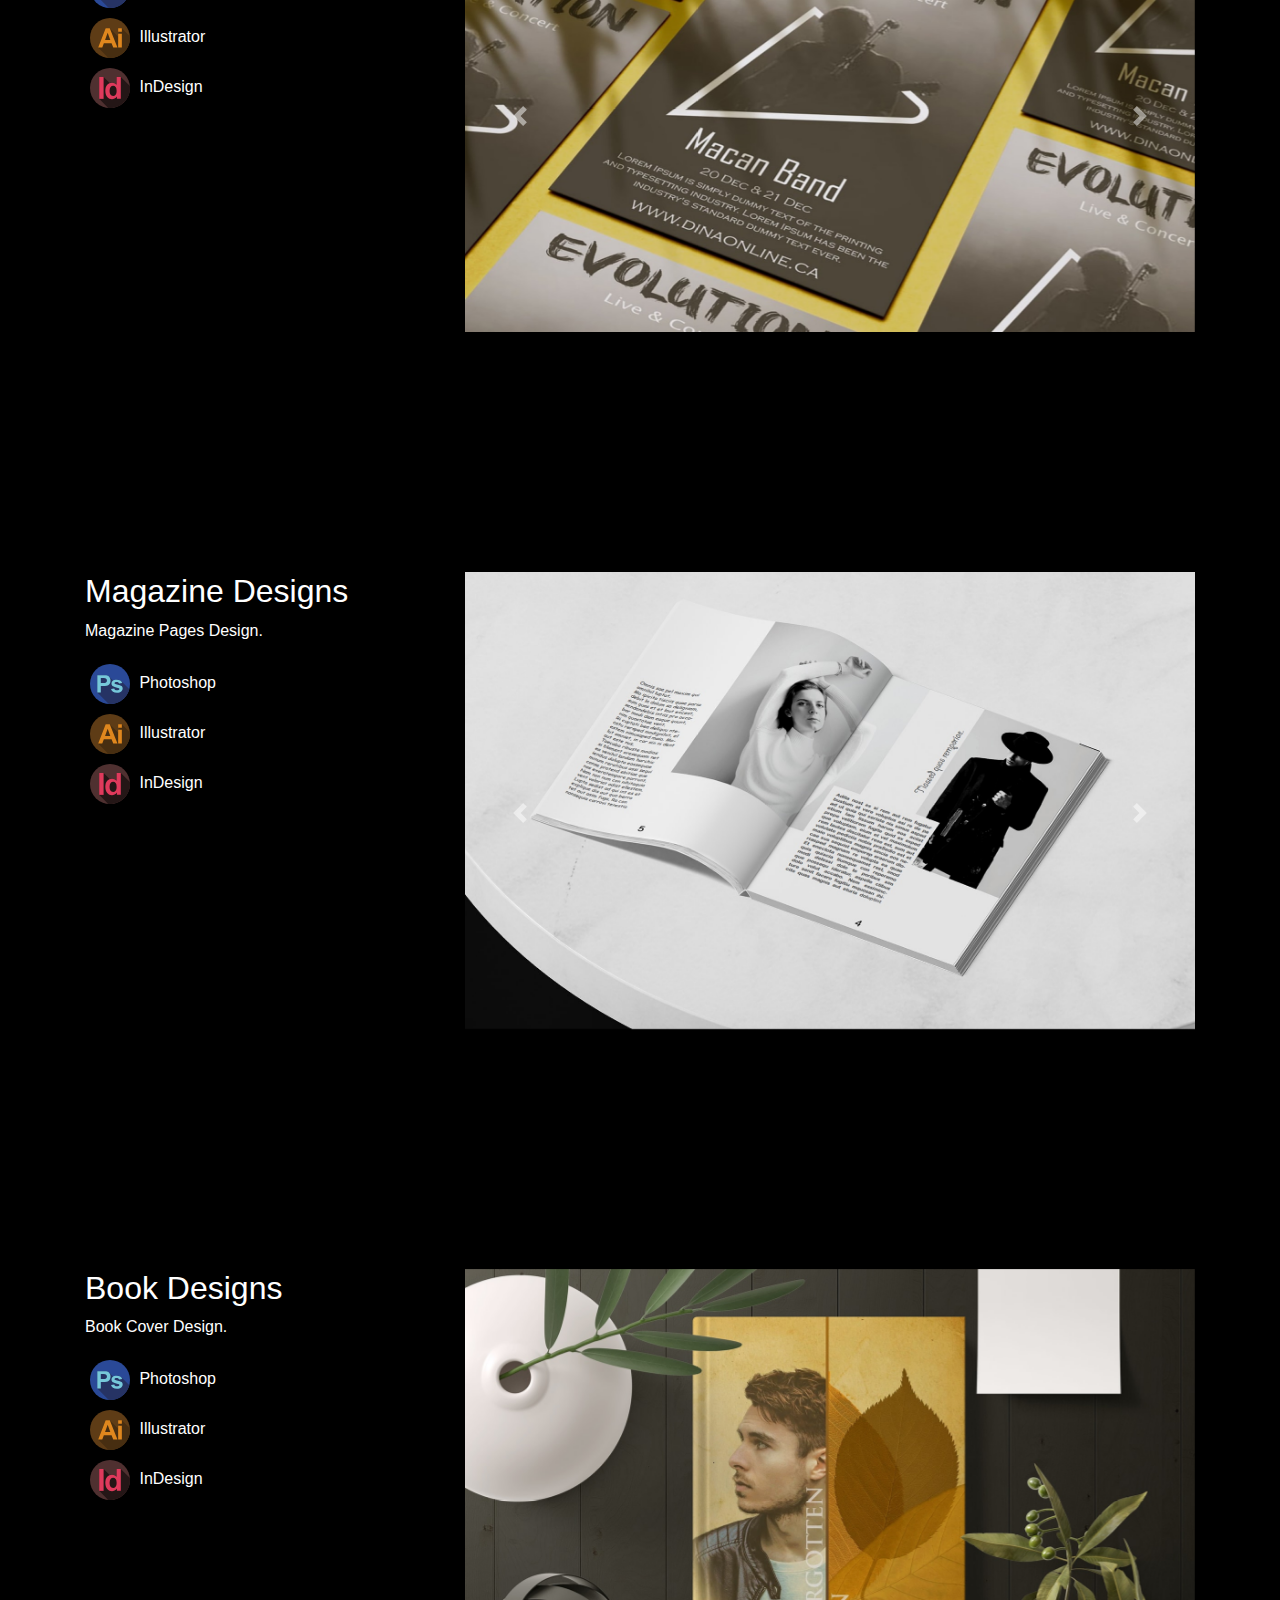
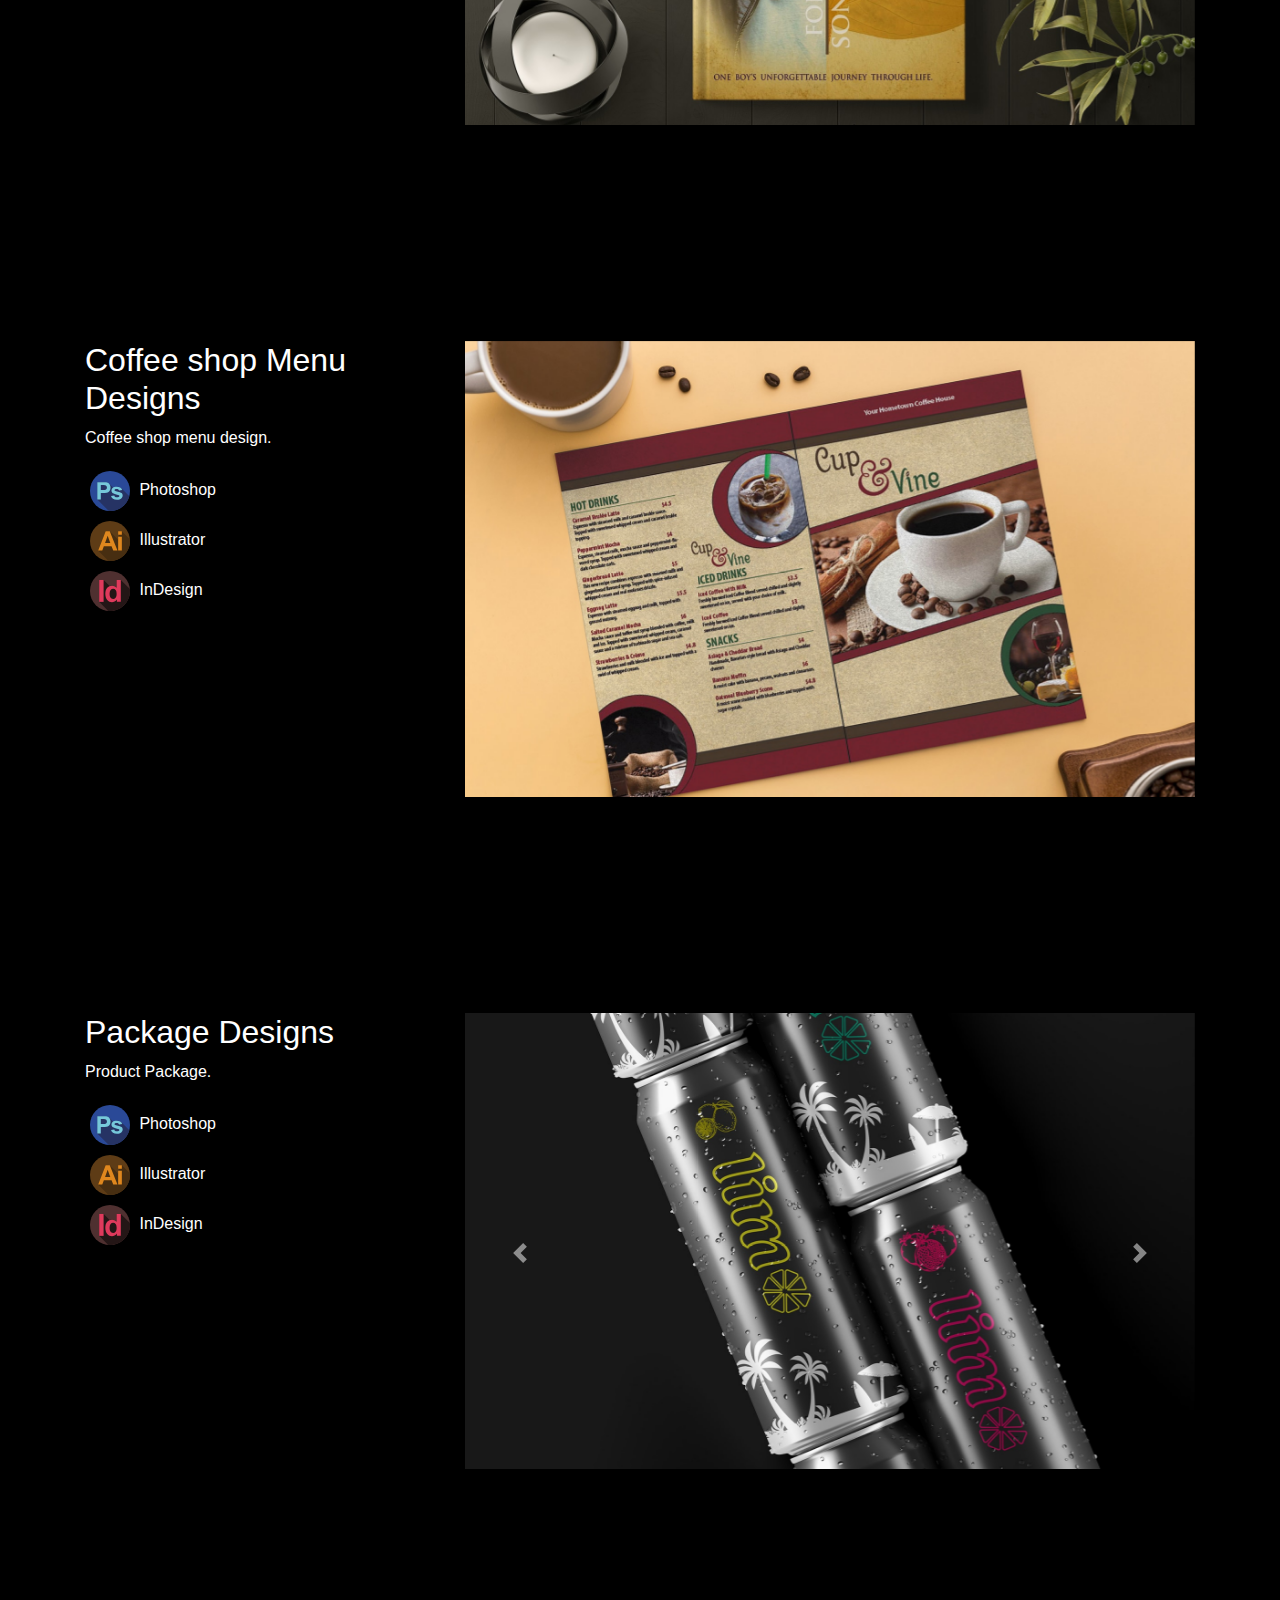
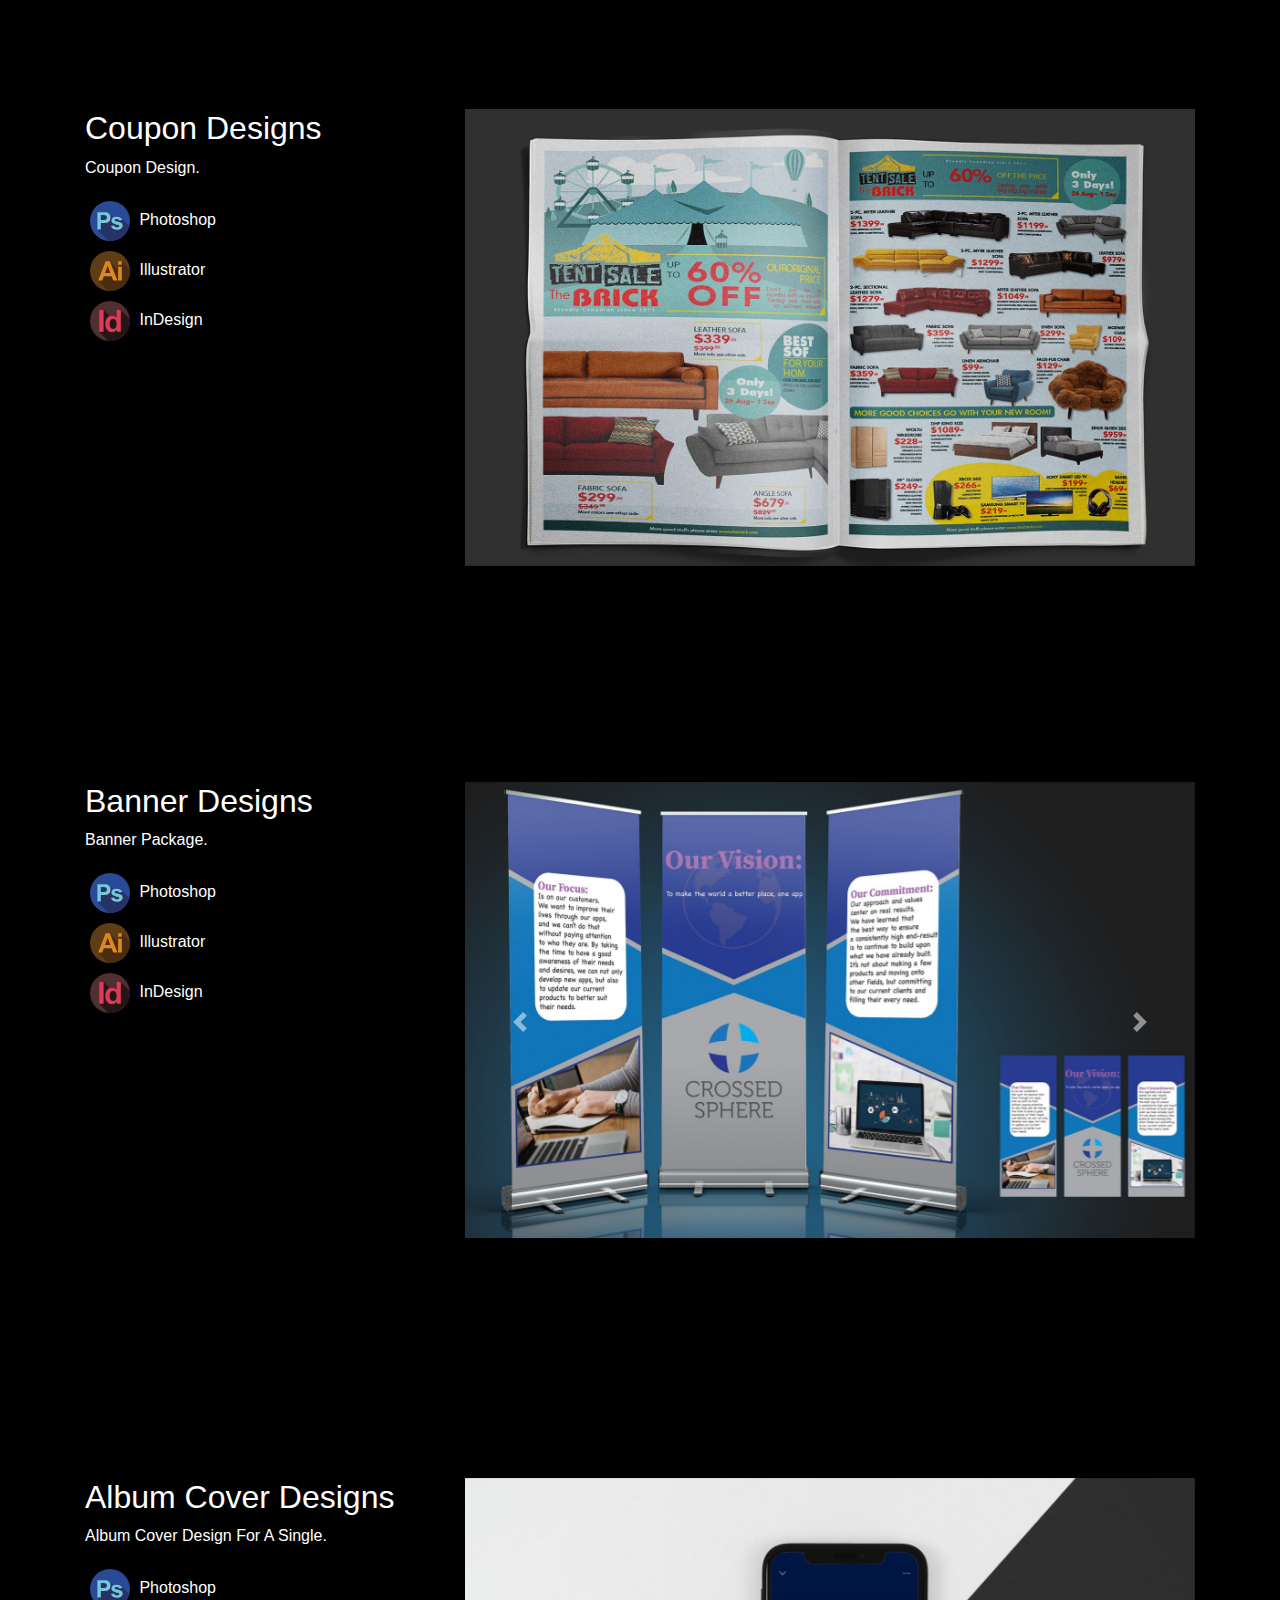
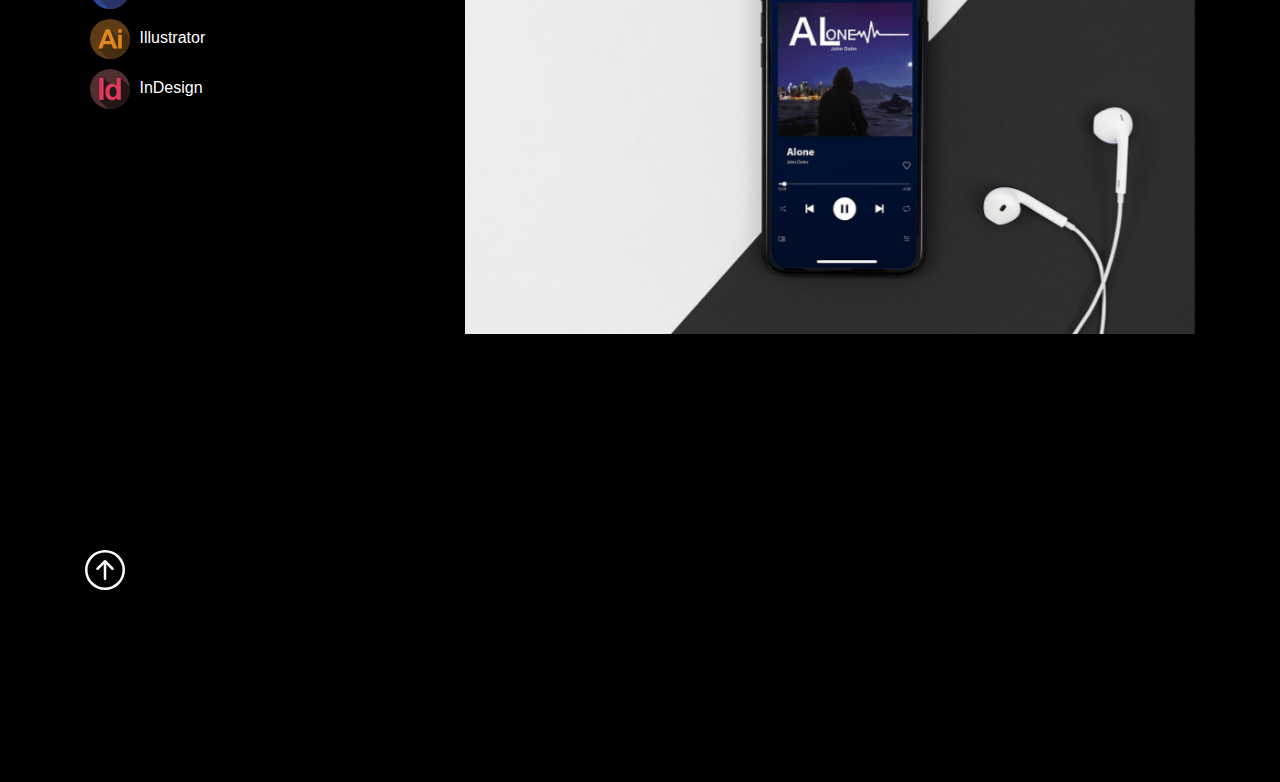
==== commit 79edf533: "Update works.html" ====
--- a/projects/works.html
+++ b/projects/works.html
@@ -573,7 +573,7 @@
                         <!-- Carousel Item Active -->
                         <div class="carousel-item active">
 
-                            <img id="img1" src="../images/works/poster-1.jpg" class="d-block w-100" alt="POSTER-1"
+                            <img id="img1" src="../images/works/poster-1.JPG" class="d-block w-100" alt="POSTER-1"
                                 data-interval="1000">
 
                             <br>
@@ -588,7 +588,7 @@
                         <!-- Carousel Item -->
                         <div class="carousel-item">
 
-                            <img id="img1" src="../images/works/poster-2.JPG" class="d-block w-100" alt="POSTER-2"
+                            <img id="img1" src="../images/works/poster-2.jpg" class="d-block w-100" alt="POSTER-2"
                                 data-interval="1000">
 
                             <br>
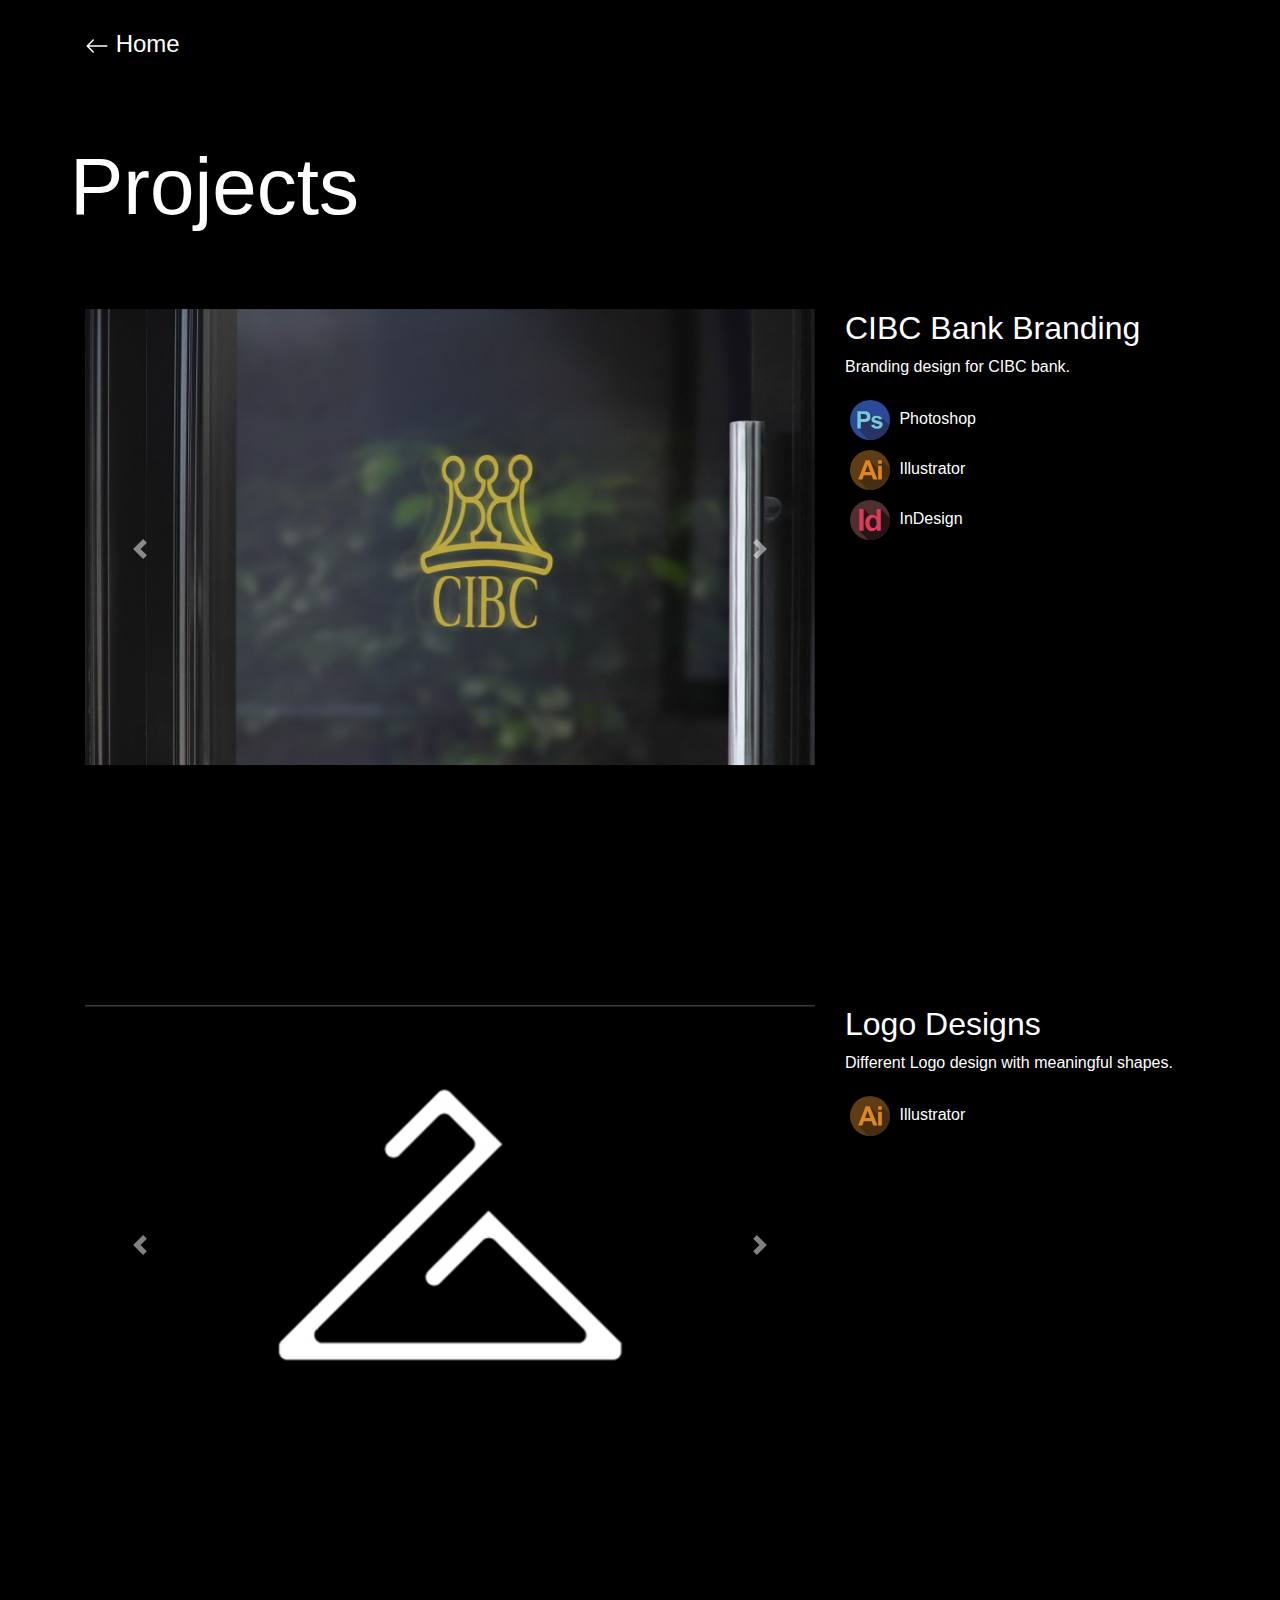
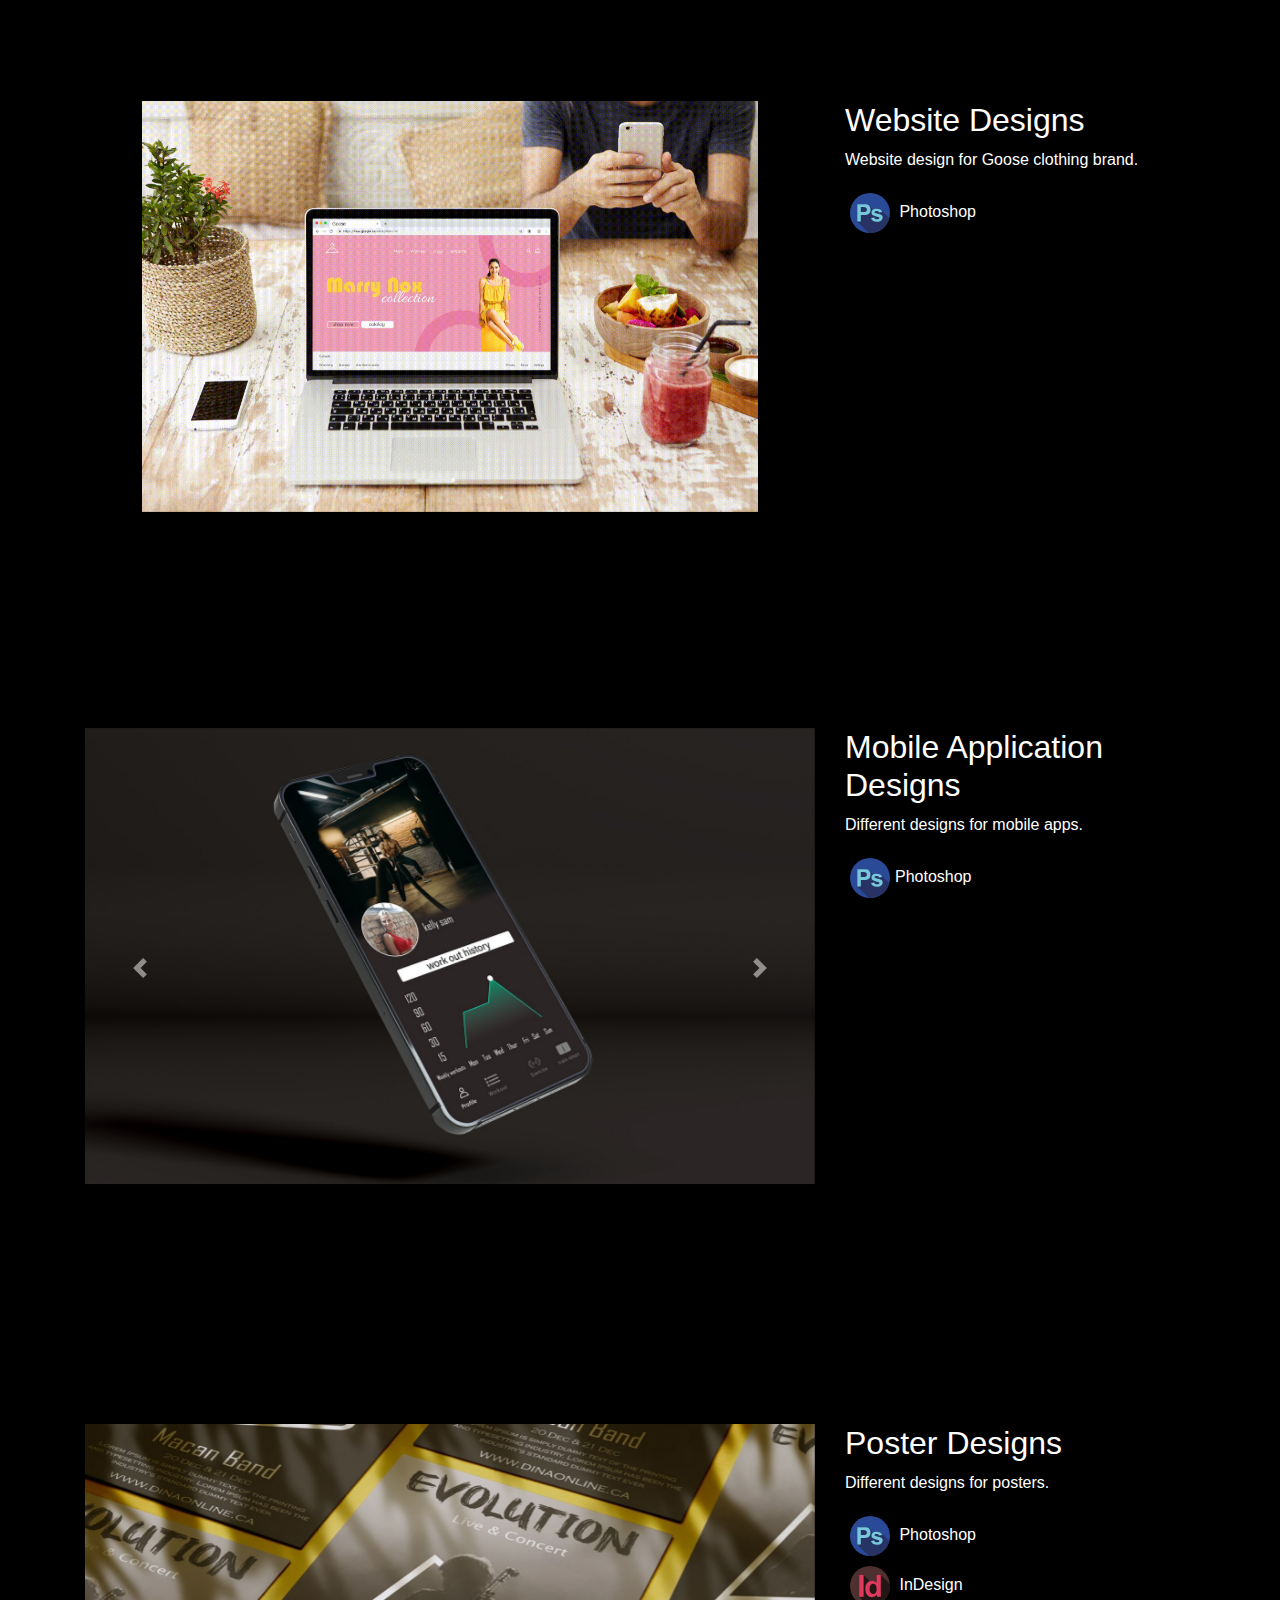
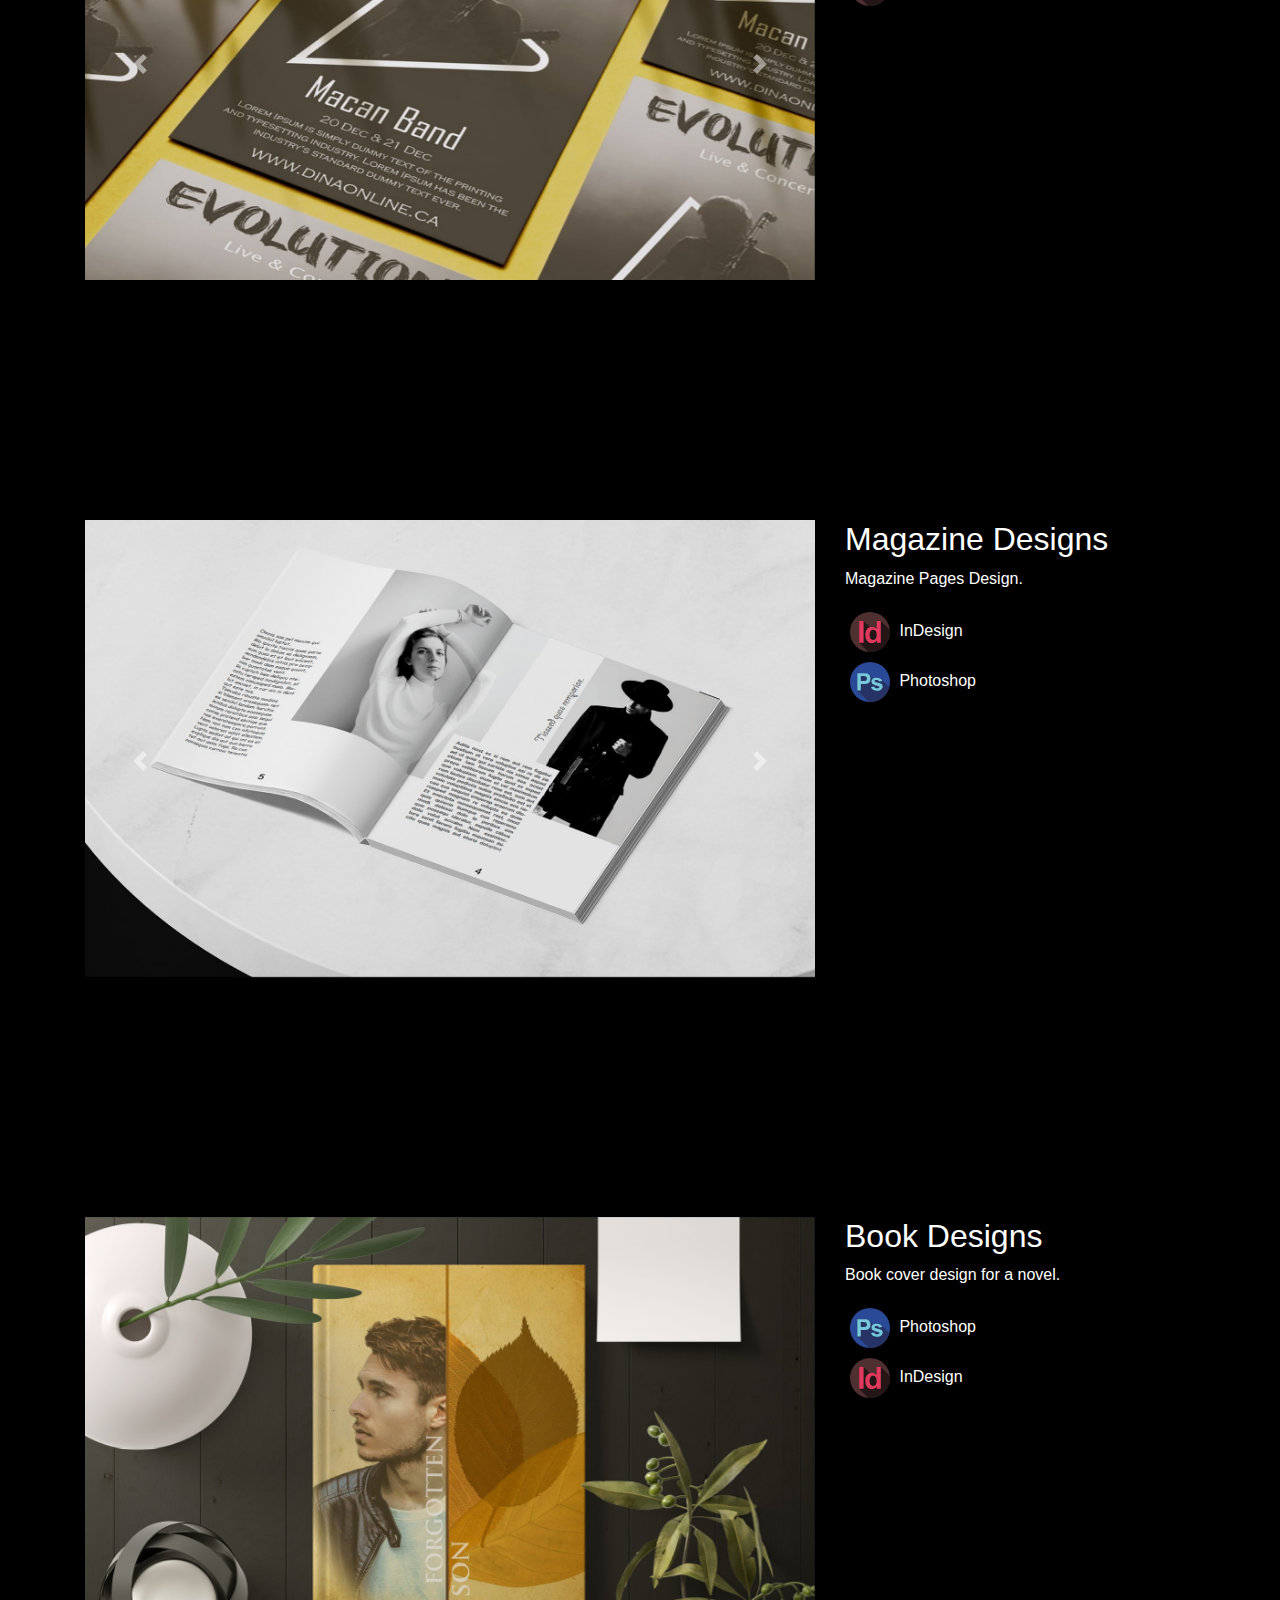
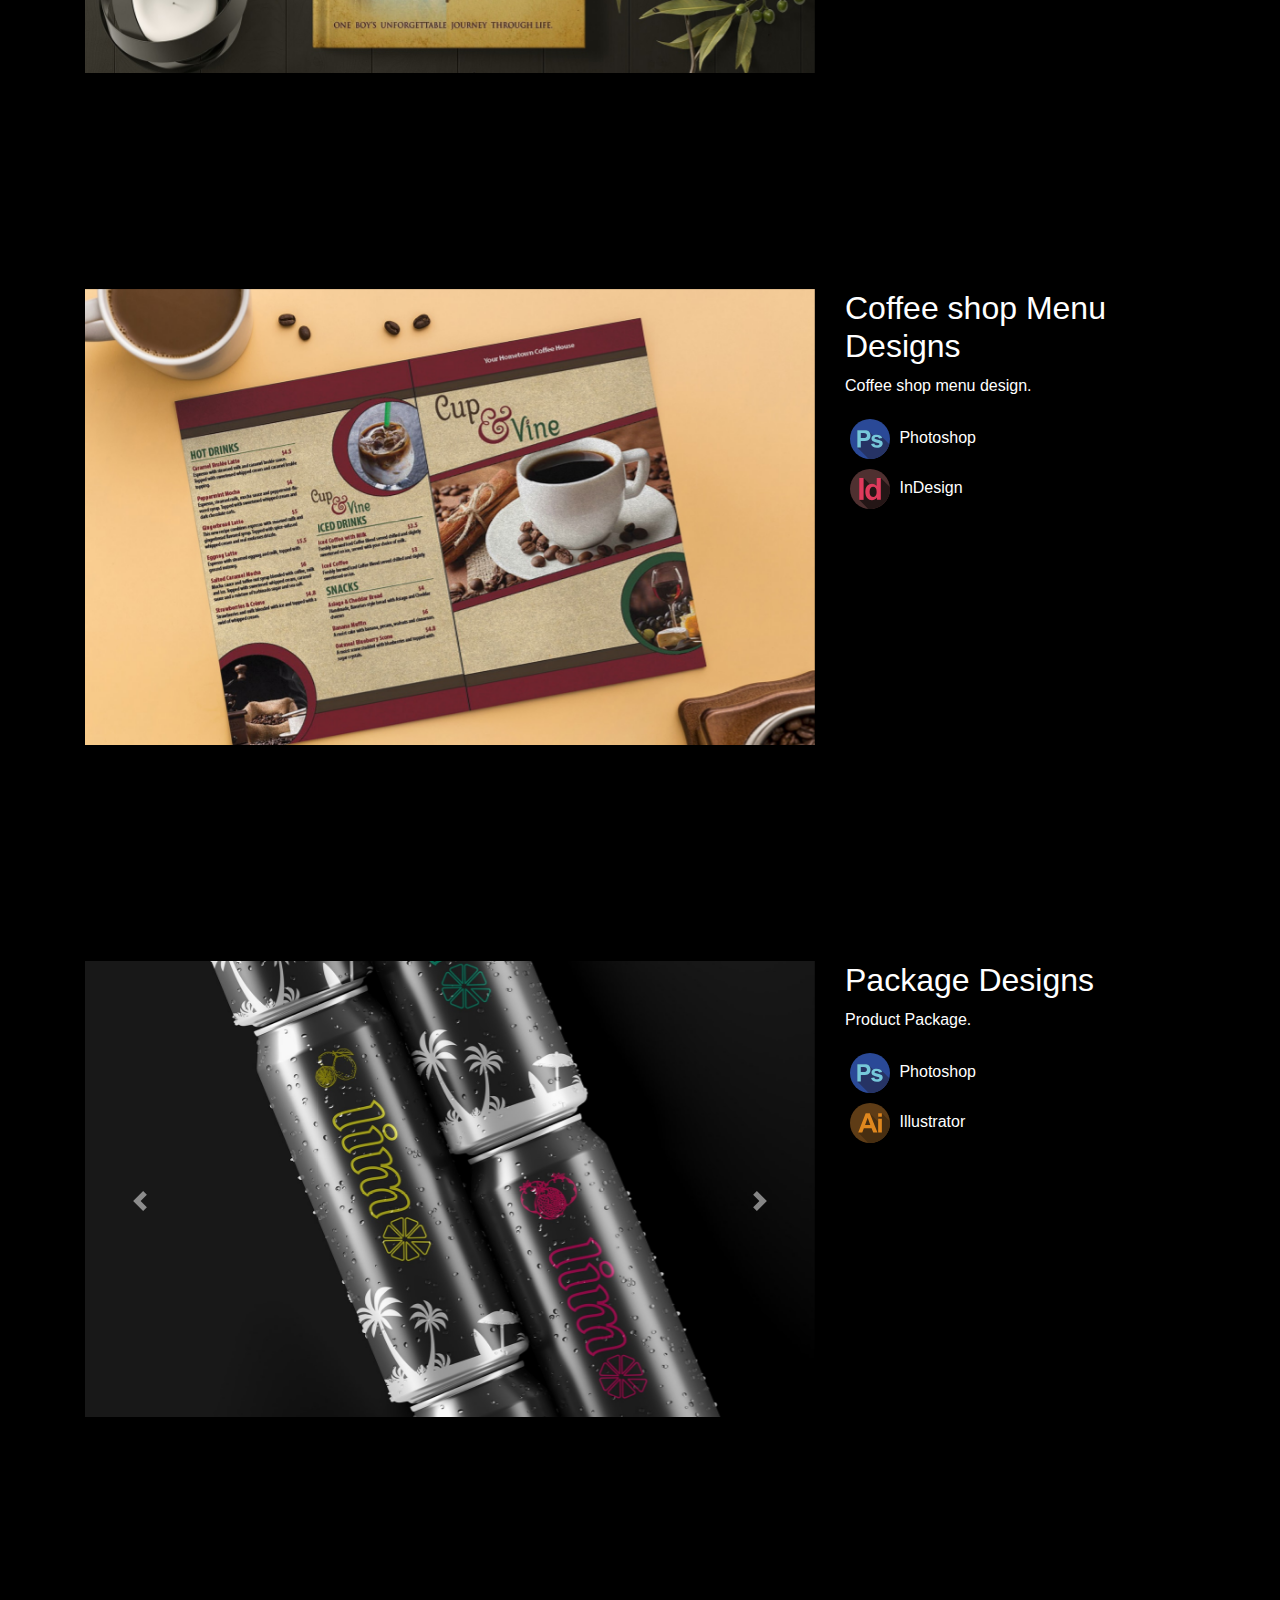
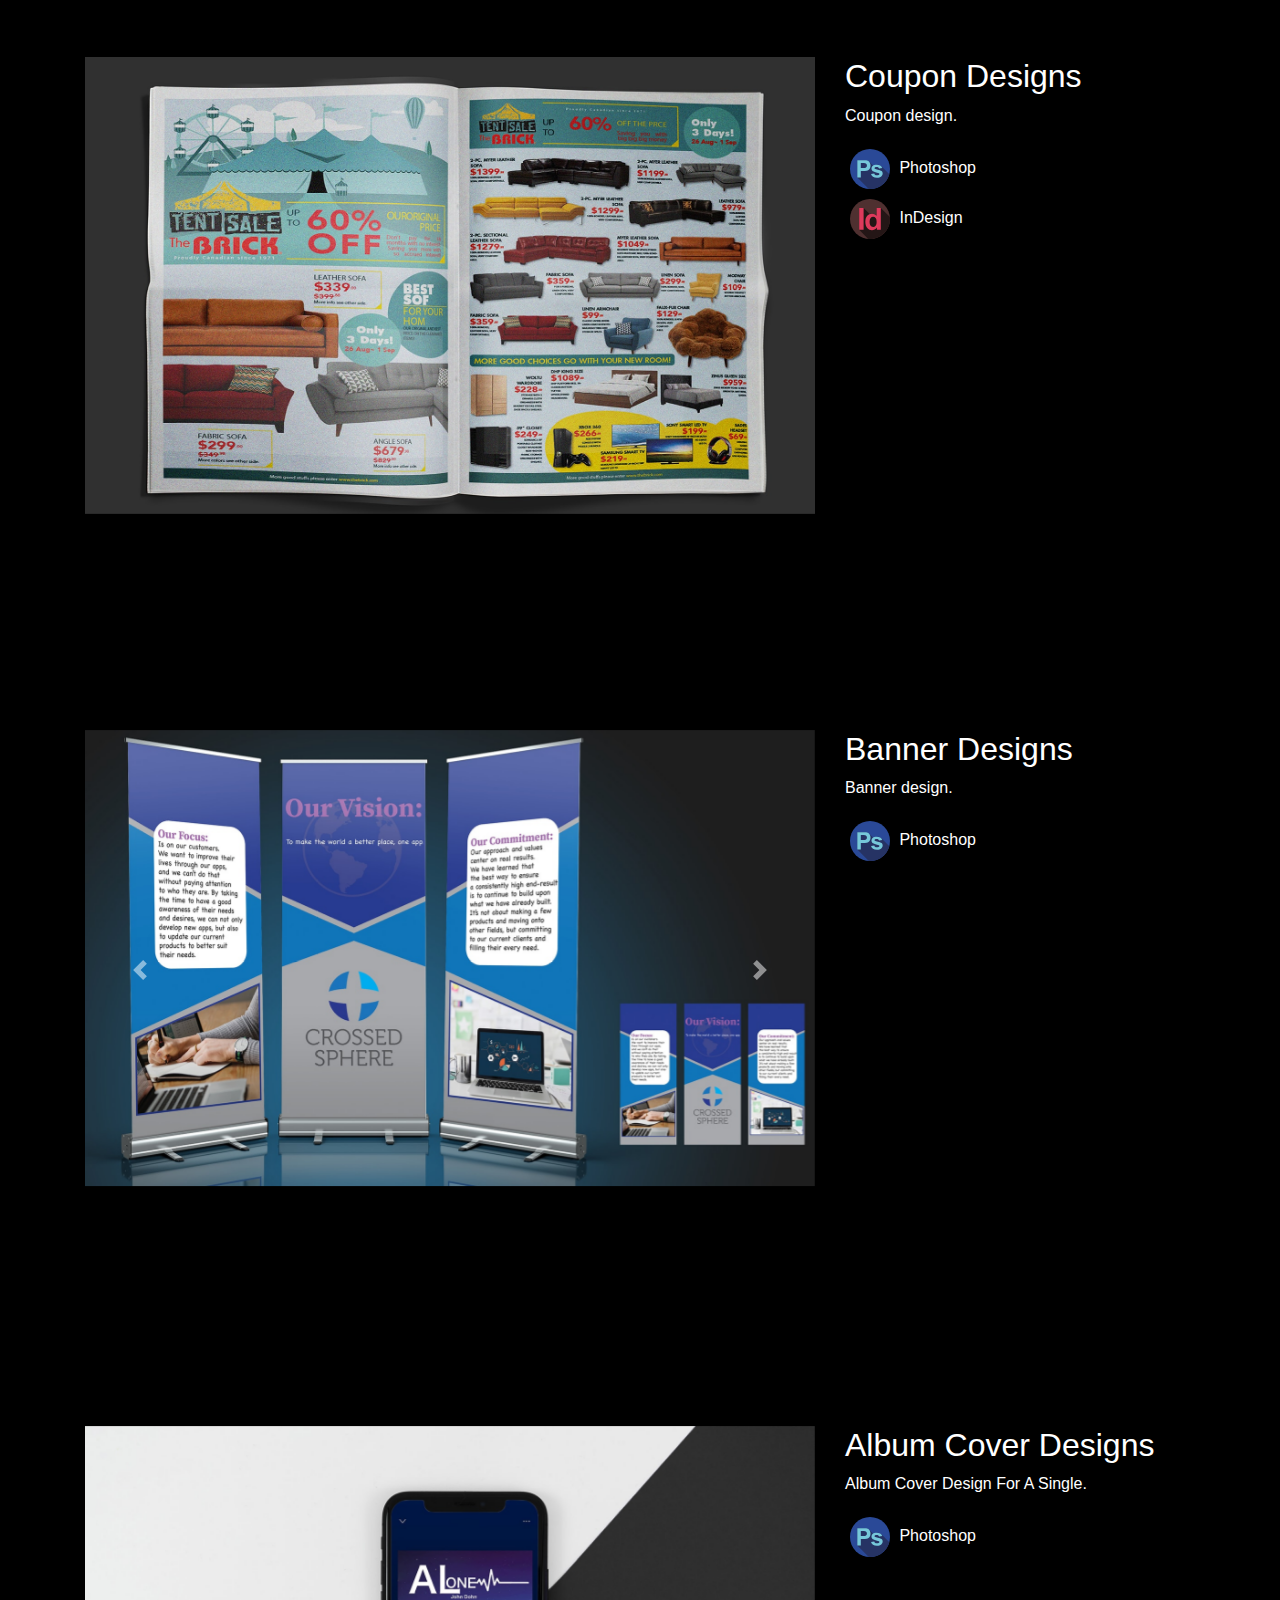
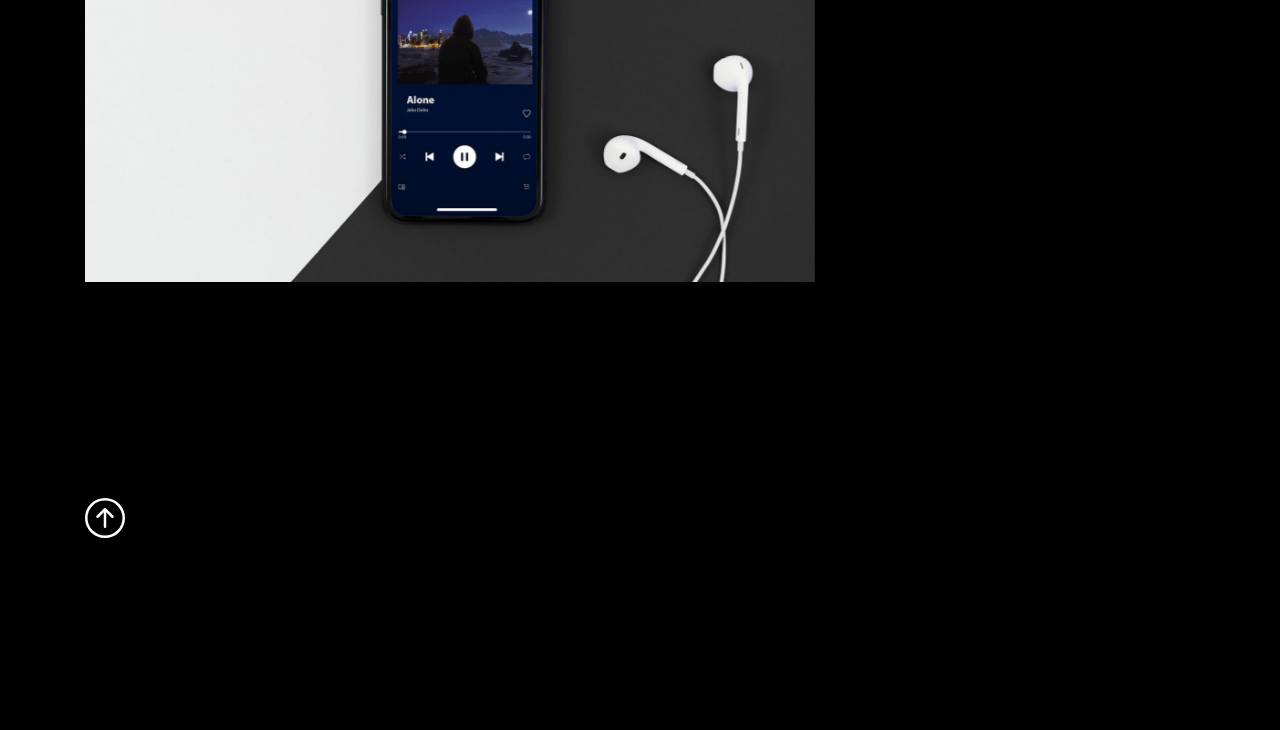
==== commit da5a3b47: "Update works.html" ====
--- a/projects/works.html
+++ b/projects/works.html
@@ -74,7 +74,8 @@
         }
 
         .header1 {
-            margin: 100px 0px;
+            margin: 50px 0px;
+            font-size: 5em;
         }
 
         hr {
@@ -111,12 +112,10 @@
         <div class="row">
             <div class="col-md-12">
                 <h6 class="home-icon"><a href="../index.html" style="color: white;"><svg
-                            xmlns="http://www.w3.org/2000/svg" width="25" height="25" fill="currentColor"
-                            class="bi bi-house-fill" viewBox="0 0 16 16">
+                            xmlns="http://www.w3.org/2000/svg" width="24" height="24" fill="currentColor"
+                            class="bi bi-arrow-left" viewBox="0 0 16 16">
                             <path fill-rule="evenodd"
-                                d="M8 3.293l6 6V13.5a1.5 1.5 0 0 1-1.5 1.5h-9A1.5 1.5 0 0 1 2 13.5V9.293l6-6zm5-.793V6l-2-2V2.5a.5.5 0 0 1 .5-.5h1a.5.5 0 0 1 .5.5z" />
-                            <path fill-rule="evenodd"
-                                d="M7.293 1.5a1 1 0 0 1 1.414 0l6.647 6.646a.5.5 0 0 1-.708.708L8 2.207 1.354 8.854a.5.5 0 1 1-.708-.708L7.293 1.5z" />
+                                d="M15 8a.5.5 0 0 0-.5-.5H2.707l3.147-3.146a.5.5 0 1 0-.708-.708l-4 4a.5.5 0 0 0 0 .708l4 4a.5.5 0 0 0 .708-.708L2.707 8.5H14.5A.5.5 0 0 0 15 8z" />
                         </svg> Home</a></h6>
             </div>
         </div>
@@ -140,6 +139,121 @@
 
         <!-- Work Text -->
         <div class="row">
+
+
+
+            <!-- Carousel -->
+            <div class="col-md-8">
+                <div id="carousel-1" class="carousel slide" data-ride="carousel">
+                    <div class="carousel-inner">
+
+                        <!-- Carousel Item Active -->
+                        <div class="carousel-item active">
+
+                            <img id="img1" src="../images/works/bank-1.jpg" class="d-block w-100" alt="CIBC-BANK-1"
+                                data-interval="1000">
+
+                            <br>
+
+                            <!-- Slide Caption -->
+                            <div class="carousel-1-caption">
+                                <h6>Logo Design</h6>
+                                <p>Custom logo design for CIBC bank. The crown is showing the imperial and three
+                                    personages
+                                    shaking hands are refering to the commerce.</p>
+                            </div>
+                        </div>
+
+                        <!-- Carousel Item -->
+                        <div class="carousel-item">
+
+                            <img id="img1" src="../images/works/bank-2.jpg" class="d-block w-100" alt="CIBC-BANK-2"
+                                data-interval="1000">
+
+                            <br>
+
+                            <!-- Slide Caption -->
+                            <div class="carousel-1-caption">
+                                <h6>Stationary set</h6>
+                                <p>Custom stationary set using the color theme and logo.</p>
+                            </div>
+                        </div>
+
+                        <!-- Carousel Item -->
+                        <div class="carousel-item">
+
+                            <img id="img1" src="../images/works/bank-3.jpg" class="d-block w-100" alt="CIBC-BANK-3"
+                                data-interval="1000">
+
+                            <br>
+
+                            <!-- Slide Caption -->
+                            <div class="carousel-1-caption">
+                                <h6>Banners</h6>
+                                <p>Three stand banners with bank information.</p>
+                            </div>
+                        </div>
+
+                        <!-- Carousel Item -->
+                        <div class="carousel-item">
+
+                            <img id="img1" src="../images/works/bank-4.jpg" class="d-block w-100" alt="CIBC-BANK-4"
+                                data-interval="1000">
+
+                            <br>
+
+                            <!-- Slide Caption -->
+                            <div class="carousel-1-caption">
+                                <h6>Website</h6>
+                                <p>UI Design of the banks website.</p>
+                            </div>
+                        </div>
+
+                        <!-- Carousel Item -->
+                        <div class="carousel-item">
+
+                            <img id="img1" src="../images/works/bank-5.jpg" class="d-block w-100" alt="CIBC-BANK-5"
+                                data-interval="1000">
+
+                            <br>
+
+                            <!-- Slide Caption -->
+                            <div class="carousel-1-caption">
+                                <h6>Mobile Application</h6>
+                                <p>UI design for mobile app.</p>
+                            </div>
+                        </div>
+
+                        <!-- Carousel Item -->
+                        <div class="carousel-item">
+
+                            <img id="img1" src="../images/works/bank-6.jpg" class="d-block w-100" alt="CIBC-BANK-6"
+                                data-interval="1000">
+
+                            <br>
+
+                            <!-- Slide Caption -->
+                            <div class="carousel-1-caption">
+                                <h6>Credit Card</h6>
+                                <p>Design of the credit card for customers.</p>
+                            </div>
+                        </div>
+
+
+                    </div> <!-- Carousel Inner Tag-->
+
+                    <!-- Carousel Controls -->
+                    <a class="carousel-control-prev" href="#carousel-1" role="button" data-slide="prev">
+                        <span class="carousel-control-prev-icon" aria-hidden="true"></span>
+                        <span class="sr-only">Previous</span>
+                    </a>
+                    <a class="carousel-control-next" href="#carousel-1" role="button" data-slide="next">
+                        <span class="carousel-control-next-icon" aria-hidden="true"></span>
+                        <span class="sr-only">Next</span>
+                    </a>
+                </div> <!-- Carousel tag -->
+            </div> <!-- md-8 tag-->
+
             <div class="col-md-4">
 
                 <h2>CIBC Bank Branding</h2>
@@ -159,100 +273,89 @@
                 </div>
 
             </div> <!-- col-md-4 tag -->
+        </div> <!-- row tag -->
+
+
+        <br>
+        <br>
+        <br>
+        <br>
+        <br>
+        <br>
+        <br>
+        <br>
+        <br>
+
+
+        <!-- LOGO -->
+
+        <!-- Work Text -->
+        <div class="row">
+
 
 
             <!-- Carousel -->
             <div class="col-md-8">
-                <div id="carousel-1" class="carousel slide" data-ride="carousel">
+                <div id="carousel-2" class="carousel slide" data-ride="carousel">
                     <div class="carousel-inner">
 
                         <!-- Carousel Item Active -->
                         <div class="carousel-item active">
 
-                            <img id="img1" src="../images/works/bank-1.jpg" class="d-block w-100" alt="CIBC-BANK-1"
-                                data-interval="1000">
-
-                            <br>
-
-                            <!-- Slide Caption -->
-                            <div class="carousel-1-caption">
-                                <h6>Slide 1</h6>
-                                <p>Explanation for slide one.</p>
-                            </div>
-                        </div>
-
-                        <!-- Carousel Item -->
-                        <div class="carousel-item">
-
-                            <img id="img1" src="../images/works/bank-2.jpg" class="d-block w-100" alt="CIBC-BANK-2"
-                                data-interval="1000">
-
-                            <br>
-
-                            <!-- Slide Caption -->
-                            <div class="carousel-1-caption">
-                                <h6>Slide 2</h6>
-                                <p>Explanation for slide two.</p>
-                            </div>
-                        </div>
-
-                        <!-- Carousel Item -->
-                        <div class="carousel-item">
-
-                            <img id="img1" src="../images/works/bank-3.jpg" class="d-block w-100" alt="CIBC-BANK-3"
-                                data-interval="1000">
-
-                            <br>
-
-                            <!-- Slide Caption -->
-                            <div class="carousel-1-caption">
-                                <h6>Slide 3</h6>
-                                <p>Explanation for slide three.</p>
-                            </div>
-                        </div>
-
-                        <!-- Carousel Item -->
-                        <div class="carousel-item">
-
-                            <img id="img1" src="../images/works/bank-4.jpg" class="d-block w-100" alt="CIBC-BANK-4"
-                                data-interval="1000">
-
-                            <br>
-
-                            <!-- Slide Caption -->
-                            <div class="carousel-1-caption">
-                                <h6>Slide 4</h6>
-                                <p>Explanation for slide four.</p>
-                            </div>
-                        </div>
-
-                        <!-- Carousel Item -->
-                        <div class="carousel-item">
-
-                            <img id="img1" src="../images/works/bank-5.jpg" class="d-block w-100" alt="CIBC-BANK-5"
-                                data-interval="1000">
-
-                            <br>
-
-                            <!-- Slide Caption -->
-                            <div class="carousel-1-caption">
-                                <h6>Slide 5</h6>
-                                <p>Explanation for slide five.</p>
-                            </div>
-                        </div>
-
-                        <!-- Carousel Item -->
-                        <div class="carousel-item">
-
-                            <img id="img1" src="../images/works/bank-6.jpg" class="d-block w-100" alt="CIBC-BANK-6"
-                                data-interval="1000">
-
-                            <br>
-
-                            <!-- Slide Caption -->
-                            <div class="carousel-1-caption">
-                                <h6>Slide 6</h6>
-                                <p>Explanation for slide six.</p>
+                            <img id="img1" src="../images/works/logo-1.jpg" class="d-block w-100" alt="LOGO-1"
+                                data-interval="1000">
+
+                            <br>
+
+                            <!-- Slide Caption -->
+                            <div class="carousel-2-caption">
+                                <h6>Logo 1</h6>
+                                <p>Goose Clothing. Combination of goose and hanger.</p>
+                            </div>
+                        </div>
+
+                        <!-- Carousel Item -->
+                        <div class="carousel-item">
+
+                            <img id="img1" src="../images/works/logo-2.jpg" class="d-block w-100" alt="LOGO-2"
+                                data-interval="1000">
+
+                            <br>
+
+                            <!-- Slide Caption -->
+                            <div class="carousel-2-caption">
+                                <h6>Logo 2</h6>
+                                <p>Limo soda drink.</p>
+                            </div>
+                        </div>
+
+                        <!-- Carousel Item -->
+                        <div class="carousel-item">
+
+                            <img id="img1" src="../images/works/logo-3.jpg" class="d-block w-100" alt="LOGO-3"
+                                data-interval="1000">
+
+                            <br>
+
+                            <!-- Slide Caption -->
+                            <div class="carousel-2-caption">
+                                <h6>Logo 3</h6>
+                                <p>Hulk Gym.</p>
+                            </div>
+                        </div>
+
+                        <!-- Carousel Item -->
+                        <div class="carousel-item">
+
+                            <img id="img1" src="../images/works/logo-4.jpg" class="d-block w-100" alt="LOGO-4"
+                                data-interval="1000">
+
+                            <br>
+
+                            <!-- Slide Caption -->
+                            <div class="carousel-2-caption">
+                                <h6>Logo 4</h6>
+                                <p>Fish and Chips seafood. Combining shapes of fish and chips.</p>
                             </div>
                         </div>
 
@@ -260,575 +363,531 @@
                     </div> <!-- Carousel Inner Tag-->
 
                     <!-- Carousel Controls -->
-                    <a class="carousel-control-prev" href="#carousel-1" role="button" data-slide="prev">
+                    <a class="carousel-control-prev" href="#carousel-2" role="button" data-slide="prev">
                         <span class="carousel-control-prev-icon" aria-hidden="true"></span>
                         <span class="sr-only">Previous</span>
                     </a>
-                    <a class="carousel-control-next" href="#carousel-1" role="button" data-slide="next">
+                    <a class="carousel-control-next" href="#carousel-2" role="button" data-slide="next">
                         <span class="carousel-control-next-icon" aria-hidden="true"></span>
                         <span class="sr-only">Next</span>
                     </a>
                 </div> <!-- Carousel tag -->
             </div> <!-- md-8 tag-->
-        </div> <!-- row tag -->
-
-
-        <br>
-        <br>
-        <br>
-        <br>
-        <br>
-        <br>
-        <br>
-        <br>
-        <br>
-
-
-        <!-- LOGO -->
-
-        <!-- Work Text -->
-        <div class="row">
+
             <div class="col-md-4">
 
                 <h2>Logo Designs</h2>
                 <p>Different Logo design with meaningful shapes.</p>
+
+                <!-- Tools List -->
+                <ul class="work__list" style="list-style-type:none; list-style: none;">
+                    <li><img src="../images/illustrator.svg" class="tools-list"> Illustrator</li>
+                </ul>
+
+                <br>
+
+                <!-- Dynamic Text for Slides -->
+                <div id="text-2">
+                </div>
+
+            </div> <!-- col-md-4 tag -->
+        </div> <!-- row tag -->
+
+
+        <br>
+        <br>
+        <br>
+        <br>
+        <br>
+        <br>
+        <br>
+        <br>
+        <br>
+
+
+        <!-- WEBSITE -->
+
+        <!-- Work Text -->
+        <div class="row">
+
+
+
+            <!-- Carousel -->
+            <div class="col-md-8">
+                <div id="carousel-3" class="carousel slide" data-ride="carousel">
+                    <div class="carousel-inner">
+
+                        <!-- Carousel Item Active -->
+                        <div class="carousel-item active">
+
+                            <img id="img1" src="../images/works/mockup.gif" class="d-block w-100" alt="WEBSITE"
+                                data-interval="1000">
+                        </div>
+                    </div>
+                </div> <!-- Carousel tag -->
+            </div> <!-- md-8 tag-->
+
+            <div class="col-md-4">
+
+                <h2>Website Designs</h2>
+                <p>Website design for Goose clothing brand.</p>
+
+                <!-- Tools List -->
+                <ul class="work__list" style="list-style-type:none; list-style: none;">
+                    <li><img src="../images/photoshop.svg" class="tools-list"> Photoshop</li>
+                </ul>
+
+                <br>
+
+            </div> <!-- col-md-4 tag -->
+        </div> <!-- row tag -->
+
+
+
+        <br>
+        <br>
+        <br>
+        <br>
+        <br>
+        <br>
+        <br>
+        <br>
+        <br>
+
+
+        <!-- MOBILE APP -->
+
+        <!-- Work Text -->
+        <div class="row">
+
+
+
+            <!-- Carousel -->
+            <div class="col-md-8">
+                <div id="carousel-4" class="carousel slide" data-ride="carousel">
+                    <div class="carousel-inner">
+
+                        <!-- Carousel Item Active -->
+                        <div class="carousel-item active">
+
+                            <img id="img1" src="../images/works/app.jpg" class="d-block w-100" alt="APP-1"
+                                data-interval="1000">
+
+                            <br>
+
+                            <!-- Slide Caption -->
+                            <div class="carousel-4-caption">
+                                <h6>Application 1</h6>
+                                <p>Gym Application.</p>
+                            </div>
+                        </div>
+
+                        <!-- Carousel Item -->
+                        <div class="carousel-item">
+
+                            <img id="img1" src="../images/works/bank-5.jpg" class="d-block w-100" alt="APP-2"
+                                data-interval="1000">
+
+                            <br>
+
+                            <!-- Slide Caption -->
+                            <div class="carousel-4-caption">
+                                <h6>Application 2</h6>
+                                <p>Bank Application.</p>
+                            </div>
+                        </div>
+
+                    </div> <!-- Carousel Inner Tag-->
+
+                    <!-- Carousel Controls -->
+                    <a class="carousel-control-prev" href="#carousel-4" role="button" data-slide="prev">
+                        <span class="carousel-control-prev-icon" aria-hidden="true"></span>
+                        <span class="sr-only">Previous</span>
+                    </a>
+                    <a class="carousel-control-next" href="#carousel-4" role="button" data-slide="next">
+                        <span class="carousel-control-next-icon" aria-hidden="true"></span>
+                        <span class="sr-only">Next</span>
+                    </a>
+                </div> <!-- Carousel tag -->
+            </div> <!-- md-8 tag-->
+
+            <div class="col-md-4">
+
+                <h2>Mobile Application Designs</h2>
+                <p>Different designs for mobile apps.</p>
+
+                <!-- Tools List -->
+                <ul class="work__list" style="list-style-type:none; list-style: none;">
+                    <li><img src="../images/photoshop.svg" class="tools-list">Photoshop</li>
+                </ul>
+
+                <br>
+
+                <!-- Dynamic Text for Slides -->
+                <div id="text-3">
+                </div>
+
+            </div> <!-- col-md-4 tag -->
+        </div> <!-- row tag -->
+
+
+        <br>
+        <br>
+        <br>
+        <br>
+        <br>
+        <br>
+        <br>
+        <br>
+        <br>
+
+
+
+        <!-- POSTER -->
+
+        <!-- Work Text -->
+        <div class="row">
+
+
+
+            <!-- Carousel -->
+            <div class="col-md-8">
+                <div id="carousel-5" class="carousel slide" data-ride="carousel">
+                    <div class="carousel-inner">
+
+                        <!-- Carousel Item Active -->
+                        <div class="carousel-item active">
+
+                            <img id="img1" src="../images/works/poster-1.JPG" class="d-block w-100" alt="POSTER-1"
+                                data-interval="1000">
+
+                            <br>
+
+                            <!-- Slide Caption -->
+                            <div class="carousel-5-caption">
+                                <h6>Poster 1</h6>
+                                <p>Music Concert Poster.</p>
+                            </div>
+                        </div>
+
+                        <!-- Carousel Item -->
+                        <div class="carousel-item">
+
+                            <img id="img1" src="../images/works/poster-2.jpg" class="d-block w-100" alt="POSTER-2"
+                                data-interval="1000">
+
+                            <br>
+
+                            <!-- Slide Caption -->
+                            <div class="carousel-5-caption">
+                                <h6>Poster 2</h6>
+                                <p>Movie.</p>
+                            </div>
+                        </div>
+
+                    </div> <!-- Carousel Inner Tag-->
+
+                    <!-- Carousel Controls -->
+                    <a class="carousel-control-prev" href="#carousel-5" role="button" data-slide="prev">
+                        <span class="carousel-control-prev-icon" aria-hidden="true"></span>
+                        <span class="sr-only">Previous</span>
+                    </a>
+                    <a class="carousel-control-next" href="#carousel-5" role="button" data-slide="next">
+                        <span class="carousel-control-next-icon" aria-hidden="true"></span>
+                        <span class="sr-only">Next</span>
+                    </a>
+                </div> <!-- Carousel tag -->
+            </div> <!-- md-8 tag-->
+
+            <div class="col-md-4">
+
+                <h2>Poster Designs</h2>
+                <p>Different designs for posters.</p>
+
+                <!-- Tools List -->
+                <ul class="work__list" style="list-style-type:none; list-style: none;">
+                    <li><img src="../images/photoshop.svg" class="tools-list"> Photoshop</li>
+                    <li><img src="../images/indesign.svg" class="tools-list"> InDesign</li>
+                </ul>
+
+                <br>
+
+                <!-- Dynamic Text for Slides -->
+                <div id="text-5">
+                </div>
+
+            </div> <!-- col-md-4 tag -->
+        </div> <!-- row tag -->
+
+
+        <br>
+        <br>
+        <br>
+        <br>
+        <br>
+        <br>
+        <br>
+        <br>
+        <br>
+
+
+        <!-- MAGAZINE -->
+
+        <!-- Work Text -->
+        <div class="row">
+
+
+
+            <!-- Carousel -->
+            <div class="col-md-8">
+                <div id="carousel-6" class="carousel slide" data-ride="carousel">
+                    <div class="carousel-inner">
+
+                        <!-- Carousel Item Active -->
+                        <div class="carousel-item active">
+
+                            <img id="img1" src="../images/works/mag-1.jpg" class="d-block w-100" alt="MAG-1"
+                                data-interval="1000">
+
+                            <br>
+
+                            <!-- Slide Caption -->
+                            <div class="carousel-6-caption">
+                                <h6>Magazine Page 1</h6>
+                                <p>Fashion Magazine.</p>
+                            </div>
+                        </div>
+
+                        <!-- Carousel Item -->
+                        <div class="carousel-item">
+
+                            <img id="img1" src="../images/works/mag-2.jpg" class="d-block w-100" alt="MAG-2"
+                                data-interval="1000">
+
+                            <br>
+
+                            <!-- Slide Caption -->
+                            <div class="carousel-6-caption">
+                                <h6>Magazine Page 2</h6>
+                                <p>Fashion Magazine.</p>
+                            </div>
+                        </div>
+
+                    </div> <!-- Carousel Inner Tag-->
+
+                    <!-- Carousel Controls -->
+                    <a class="carousel-control-prev" href="#carousel-6" role="button" data-slide="prev">
+                        <span class="carousel-control-prev-icon" aria-hidden="true"></span>
+                        <span class="sr-only">Previous</span>
+                    </a>
+                    <a class="carousel-control-next" href="#carousel-6" role="button" data-slide="next">
+                        <span class="carousel-control-next-icon" aria-hidden="true"></span>
+                        <span class="sr-only">Next</span>
+                    </a>
+                </div> <!-- Carousel tag -->
+            </div> <!-- md-8 tag-->
+
+            <div class="col-md-4">
+
+                <h2>Magazine Designs</h2>
+                <p>Magazine Pages Design.</p>
+
+                <!-- Tools List -->
+                <ul class="work__list" style="list-style-type:none; list-style: none;">
+                    <li><img src="../images/indesign.svg" class="tools-list"> InDesign</li>
+                    <li><img src="../images/photoshop.svg" class="tools-list"> Photoshop</li>
+
+                </ul>
+
+                <br>
+
+                <!-- Dynamic Text for Slides -->
+                <div id="text-6">
+                </div>
+
+            </div> <!-- col-md-4 tag -->
+        </div> <!-- row tag -->
+
+
+        <br>
+        <br>
+        <br>
+        <br>
+        <br>
+        <br>
+        <br>
+        <br>
+        <br>
+
+
+
+        <!-- BOOK -->
+
+        <!-- Work Text -->
+        <div class="row">
+
+
+            <!-- Carousel -->
+            <div class="col-md-8">
+                <div id="carousel-7" class="carousel slide" data-ride="carousel">
+                    <div class="carousel-inner">
+
+                        <!-- Carousel Item Active -->
+                        <div class="carousel-item active">
+
+                            <img id="img1" src="../images/works/book.jpg" class="d-block w-100" alt="BOOK"
+                                data-interval="1000">
+                        </div>
+                    </div>
+                </div> <!-- Carousel tag -->
+            </div> <!-- md-8 tag-->
+
+            <div class="col-md-4">
+
+                <h2>Book Designs</h2>
+                <p>Book cover design for a novel.</p>
+
+                <!-- Tools List -->
+                <ul class="work__list" style="list-style-type:none; list-style: none;">
+                    <li><img src="../images/photoshop.svg" class="tools-list"> Photoshop</li>
+                    <li><img src="../images/indesign.svg" class="tools-list"> InDesign</li>
+                </ul>
+
+                <br>
+
+            </div> <!-- col-md-4 tag -->
+
+        </div> <!-- row tag -->
+
+
+
+        <br>
+        <br>
+        <br>
+        <br>
+        <br>
+        <br>
+        <br>
+        <br>
+        <br>
+
+
+        <!-- MENU -->
+
+        <!-- Work Text -->
+        <div class="row">
+
+
+
+            <!-- Carousel -->
+            <div class="col-md-8">
+                <div id="carousel-8" class="carousel slide" data-ride="carousel">
+                    <div class="carousel-inner">
+
+                        <!-- Carousel Item Active -->
+                        <div class="carousel-item active">
+
+                            <img id="img1" src="../images/works/menu.jpg" class="d-block w-100" alt="MENU"
+                                data-interval="1000">
+                        </div>
+                    </div>
+                </div> <!-- Carousel tag -->
+            </div> <!-- md-8 tag-->
+
+            <div class="col-md-4">
+
+                <h2>Coffee shop Menu Designs</h2>
+                <p>Coffee shop menu design.</p>
+
+                <!-- Tools List -->
+                <ul class="work__list" style="list-style-type:none; list-style: none;">
+                    <li><img src="../images/photoshop.svg" class="tools-list"> Photoshop</li>
+                    <li><img src="../images/indesign.svg" class="tools-list"> InDesign</li>
+                </ul>
+
+                <br>
+
+            </div> <!-- col-md-4 tag -->
+        </div> <!-- row tag -->
+
+
+
+        <br>
+        <br>
+        <br>
+        <br>
+        <br>
+        <br>
+        <br>
+        <br>
+        <br>
+
+
+        <!-- PACKAGE -->
+
+        <!-- Work Text -->
+        <div class="row">
+
+
+
+            <!-- Carousel -->
+            <div class="col-md-8">
+                <div id="carousel-9" class="carousel slide" data-ride="carousel">
+                    <div class="carousel-inner">
+
+                        <!-- Carousel Item Active -->
+                        <div class="carousel-item active">
+
+                            <img id="img1" src="../images/works/package-1.jpg" class="d-block w-100" alt="PACK-1"
+                                data-interval="1000">
+
+                            <br>
+
+                            <!-- Slide Caption -->
+                            <div class="carousel-9-caption">
+                                <h6>Package Design 1</h6>
+                                <p>Limo soda drink.</p>
+                            </div>
+                        </div>
+
+                        <!-- Carousel Item -->
+                        <div class="carousel-item">
+
+                            <img id="img1" src="../images/works/package-2.jpg" class="d-block w-100" alt="PACK-2"
+                                data-interval="1000">
+
+                            <br>
+
+                            <!-- Slide Caption -->
+                            <div class="carousel-9-caption">
+                                <h6>Package Design 2</h6>
+                                <p>Chocolate.</p>
+                            </div>
+                        </div>
+
+                    </div> <!-- Carousel Inner Tag-->
+
+                    <!-- Carousel Controls -->
+                    <a class="carousel-control-prev" href="#carousel-9" role="button" data-slide="prev">
+                        <span class="carousel-control-prev-icon" aria-hidden="true"></span>
+                        <span class="sr-only">Previous</span>
+                    </a>
+                    <a class="carousel-control-next" href="#carousel-9" role="button" data-slide="next">
+                        <span class="carousel-control-next-icon" aria-hidden="true"></span>
+                        <span class="sr-only">Next</span>
+                    </a>
+                </div> <!-- Carousel tag -->
+            </div> <!-- md-8 tag-->
+
+            <div class="col-md-4">
+
+                <h2>Package Designs</h2>
+                <p>Product Package.</p>
 
                 <!-- Tools List -->
                 <ul class="work__list" style="list-style-type:none; list-style: none;">
                     <li><img src="../images/photoshop.svg" class="tools-list"> Photoshop</li>
                     <li><img src="../images/illustrator.svg" class="tools-list"> Illustrator</li>
-                    <li><img src="../images/indesign.svg" class="tools-list"> InDesign</li>
-                </ul>
-
-                <br>
-
-                <!-- Dynamic Text for Slides -->
-                <div id="text-2">
-                </div>
-
-            </div> <!-- col-md-4 tag -->
-
-
-            <!-- Carousel -->
-            <div class="col-md-8">
-                <div id="carousel-2" class="carousel slide" data-ride="carousel">
-                    <div class="carousel-inner">
-
-                        <!-- Carousel Item Active -->
-                        <div class="carousel-item active">
-
-                            <img id="img1" src="../images/works/logo-1.jpg" class="d-block w-100" alt="LOGO-1"
-                                data-interval="1000">
-
-                            <br>
-
-                            <!-- Slide Caption -->
-                            <div class="carousel-2-caption">
-                                <h6>Logo 1</h6>
-                                <p>Goose Fashion.</p>
-                            </div>
-                        </div>
-
-                        <!-- Carousel Item -->
-                        <div class="carousel-item">
-
-                            <img id="img1" src="../images/works/logo-2.jpg" class="d-block w-100" alt="LOGO-2"
-                                data-interval="1000">
-
-                            <br>
-
-                            <!-- Slide Caption -->
-                            <div class="carousel-2-caption">
-                                <h6>Logo 2</h6>
-                                <p>Limo Drink.</p>
-                            </div>
-                        </div>
-
-                        <!-- Carousel Item -->
-                        <div class="carousel-item">
-
-                            <img id="img1" src="../images/works/logo-3.jpg" class="d-block w-100" alt="LOGO-3"
-                                data-interval="1000">
-
-                            <br>
-
-                            <!-- Slide Caption -->
-                            <div class="carousel-2-caption">
-                                <h6>Logo 3</h6>
-                                <p>Hulk Gym.</p>
-                            </div>
-                        </div>
-
-                        <!-- Carousel Item -->
-                        <div class="carousel-item">
-
-                            <img id="img1" src="../images/works/logo-4.jpg" class="d-block w-100" alt="LOGO-4"
-                                data-interval="1000">
-
-                            <br>
-
-                            <!-- Slide Caption -->
-                            <div class="carousel-2-caption">
-                                <h6>Logo 4</h6>
-                                <p>Fish and Chips seafood.</p>
-                            </div>
-                        </div>
-
-
-                    </div> <!-- Carousel Inner Tag-->
-
-                    <!-- Carousel Controls -->
-                    <a class="carousel-control-prev" href="#carousel-2" role="button" data-slide="prev">
-                        <span class="carousel-control-prev-icon" aria-hidden="true"></span>
-                        <span class="sr-only">Previous</span>
-                    </a>
-                    <a class="carousel-control-next" href="#carousel-2" role="button" data-slide="next">
-                        <span class="carousel-control-next-icon" aria-hidden="true"></span>
-                        <span class="sr-only">Next</span>
-                    </a>
-                </div> <!-- Carousel tag -->
-            </div> <!-- md-8 tag-->
-        </div> <!-- row tag -->
-
-
-        <br>
-        <br>
-        <br>
-        <br>
-        <br>
-        <br>
-        <br>
-        <br>
-        <br>
-
-
-        <!-- WEBSITE -->
-
-        <!-- Work Text -->
-        <div class="row">
-            <div class="col-md-4">
-
-                <h2>Website Designs</h2>
-                <p>Website design for Goose fashion brand.</p>
-
-                <!-- Tools List -->
-                <ul class="work__list" style="list-style-type:none; list-style: none;">
-                    <li><img src="../images/photoshop.svg" class="tools-list"> Photoshop</li>
-                    <li><img src="../images/illustrator.svg" class="tools-list"> Illustrator</li>
-                    <li><img src="../images/indesign.svg" class="tools-list"> InDesign</li>
-                </ul>
-
-                <br>
-
-            </div> <!-- col-md-4 tag -->
-
-
-            <!-- Carousel -->
-            <div class="col-md-8">
-                <div id="carousel-3" class="carousel slide" data-ride="carousel">
-                    <div class="carousel-inner">
-
-                        <!-- Carousel Item Active -->
-                        <div class="carousel-item active">
-
-                            <img id="img1" src="../images/works/mockup.gif" class="d-block w-100" alt="WEBSITE"
-                                data-interval="1000">
-                        </div>
-                    </div>
-                </div> <!-- Carousel tag -->
-            </div> <!-- md-8 tag-->
-        </div> <!-- row tag -->
-
-
-
-        <br>
-        <br>
-        <br>
-        <br>
-        <br>
-        <br>
-        <br>
-        <br>
-        <br>
-
-
-        <!-- MOBILE APP -->
-
-        <!-- Work Text -->
-        <div class="row">
-            <div class="col-md-4">
-
-                <h2>Mobile Application Designs</h2>
-                <p>Different designs for mobile apps.</p>
-
-                <!-- Tools List -->
-                <ul class="work__list" style="list-style-type:none; list-style: none;">
-                    <li><img src="../images/photoshop.svg" class="tools-list"> Photoshop</li>
-                    <li><img src="../images/illustrator.svg" class="tools-list"> Illustrator</li>
-                    <li><img src="../images/indesign.svg" class="tools-list"> InDesign</li>
-                </ul>
-
-                <br>
-
-                <!-- Dynamic Text for Slides -->
-                <div id="text-3">
-                </div>
-
-            </div> <!-- col-md-4 tag -->
-
-
-            <!-- Carousel -->
-            <div class="col-md-8">
-                <div id="carousel-4" class="carousel slide" data-ride="carousel">
-                    <div class="carousel-inner">
-
-                        <!-- Carousel Item Active -->
-                        <div class="carousel-item active">
-
-                            <img id="img1" src="../images/works/app.jpg" class="d-block w-100" alt="APP-1"
-                                data-interval="1000">
-
-                            <br>
-
-                            <!-- Slide Caption -->
-                            <div class="carousel-4-caption">
-                                <h6>Application 1</h6>
-                                <p>Gym Application.</p>
-                            </div>
-                        </div>
-
-                        <!-- Carousel Item -->
-                        <div class="carousel-item">
-
-                            <img id="img1" src="../images/works/bank-5.jpg" class="d-block w-100" alt="APP-2"
-                                data-interval="1000">
-
-                            <br>
-
-                            <!-- Slide Caption -->
-                            <div class="carousel-4-caption">
-                                <h6>Application 2</h6>
-                                <p>Bank Application.</p>
-                            </div>
-                        </div>
-
-                    </div> <!-- Carousel Inner Tag-->
-
-                    <!-- Carousel Controls -->
-                    <a class="carousel-control-prev" href="#carousel-4" role="button" data-slide="prev">
-                        <span class="carousel-control-prev-icon" aria-hidden="true"></span>
-                        <span class="sr-only">Previous</span>
-                    </a>
-                    <a class="carousel-control-next" href="#carousel-4" role="button" data-slide="next">
-                        <span class="carousel-control-next-icon" aria-hidden="true"></span>
-                        <span class="sr-only">Next</span>
-                    </a>
-                </div> <!-- Carousel tag -->
-            </div> <!-- md-8 tag-->
-        </div> <!-- row tag -->
-
-
-        <br>
-        <br>
-        <br>
-        <br>
-        <br>
-        <br>
-        <br>
-        <br>
-        <br>
-
-
-
-        <!-- POSTER -->
-
-        <!-- Work Text -->
-        <div class="row">
-            <div class="col-md-4">
-
-                <h2>Poster Designs</h2>
-                <p>Different designs for posters.</p>
-
-                <!-- Tools List -->
-                <ul class="work__list" style="list-style-type:none; list-style: none;">
-                    <li><img src="../images/photoshop.svg" class="tools-list"> Photoshop</li>
-                    <li><img src="../images/illustrator.svg" class="tools-list"> Illustrator</li>
-                    <li><img src="../images/indesign.svg" class="tools-list"> InDesign</li>
-                </ul>
-
-                <br>
-
-                <!-- Dynamic Text for Slides -->
-                <div id="text-5">
-                </div>
-
-            </div> <!-- col-md-4 tag -->
-
-
-            <!-- Carousel -->
-            <div class="col-md-8">
-                <div id="carousel-5" class="carousel slide" data-ride="carousel">
-                    <div class="carousel-inner">
-
-                        <!-- Carousel Item Active -->
-                        <div class="carousel-item active">
-
-                            <img id="img1" src="../images/works/poster-1.JPG" class="d-block w-100" alt="POSTER-1"
-                                data-interval="1000">
-
-                            <br>
-
-                            <!-- Slide Caption -->
-                            <div class="carousel-5-caption">
-                                <h6>Poster 1</h6>
-                                <p>Music Concert Poster.</p>
-                            </div>
-                        </div>
-
-                        <!-- Carousel Item -->
-                        <div class="carousel-item">
-
-                            <img id="img1" src="../images/works/poster-2.jpg" class="d-block w-100" alt="POSTER-2"
-                                data-interval="1000">
-
-                            <br>
-
-                            <!-- Slide Caption -->
-                            <div class="carousel-5-caption">
-                                <h6>Poster 2</h6>
-                                <p>Movie.</p>
-                            </div>
-                        </div>
-
-                    </div> <!-- Carousel Inner Tag-->
-
-                    <!-- Carousel Controls -->
-                    <a class="carousel-control-prev" href="#carousel-5" role="button" data-slide="prev">
-                        <span class="carousel-control-prev-icon" aria-hidden="true"></span>
-                        <span class="sr-only">Previous</span>
-                    </a>
-                    <a class="carousel-control-next" href="#carousel-5" role="button" data-slide="next">
-                        <span class="carousel-control-next-icon" aria-hidden="true"></span>
-                        <span class="sr-only">Next</span>
-                    </a>
-                </div> <!-- Carousel tag -->
-            </div> <!-- md-8 tag-->
-        </div> <!-- row tag -->
-
-
-        <br>
-        <br>
-        <br>
-        <br>
-        <br>
-        <br>
-        <br>
-        <br>
-        <br>
-
-
-        <!-- MAGAZINE -->
-
-        <!-- Work Text -->
-        <div class="row">
-            <div class="col-md-4">
-
-                <h2>Magazine Designs</h2>
-                <p>Magazine Pages Design.</p>
-
-                <!-- Tools List -->
-                <ul class="work__list" style="list-style-type:none; list-style: none;">
-                    <li><img src="../images/photoshop.svg" class="tools-list"> Photoshop</li>
-                    <li><img src="../images/illustrator.svg" class="tools-list"> Illustrator</li>
-                    <li><img src="../images/indesign.svg" class="tools-list"> InDesign</li>
-                </ul>
-
-                <br>
-
-                <!-- Dynamic Text for Slides -->
-                <div id="text-6">
-                </div>
-
-            </div> <!-- col-md-4 tag -->
-
-
-            <!-- Carousel -->
-            <div class="col-md-8">
-                <div id="carousel-6" class="carousel slide" data-ride="carousel">
-                    <div class="carousel-inner">
-
-                        <!-- Carousel Item Active -->
-                        <div class="carousel-item active">
-
-                            <img id="img1" src="../images/works/mag-1.jpg" class="d-block w-100" alt="MAG-1"
-                                data-interval="1000">
-
-                            <br>
-
-                            <!-- Slide Caption -->
-                            <div class="carousel-6-caption">
-                                <h6>Magazine Page 1</h6>
-                                <p>Fashion Magazine.</p>
-                            </div>
-                        </div>
-
-                        <!-- Carousel Item -->
-                        <div class="carousel-item">
-
-                            <img id="img1" src="../images/works/mag-2.jpg" class="d-block w-100" alt="MAG-2"
-                                data-interval="1000">
-
-                            <br>
-
-                            <!-- Slide Caption -->
-                            <div class="carousel-6-caption">
-                                <h6>Magazine Page 2</h6>
-                                <p>Fashion.</p>
-                            </div>
-                        </div>
-
-                    </div> <!-- Carousel Inner Tag-->
-
-                    <!-- Carousel Controls -->
-                    <a class="carousel-control-prev" href="#carousel-6" role="button" data-slide="prev">
-                        <span class="carousel-control-prev-icon" aria-hidden="true"></span>
-                        <span class="sr-only">Previous</span>
-                    </a>
-                    <a class="carousel-control-next" href="#carousel-6" role="button" data-slide="next">
-                        <span class="carousel-control-next-icon" aria-hidden="true"></span>
-                        <span class="sr-only">Next</span>
-                    </a>
-                </div> <!-- Carousel tag -->
-            </div> <!-- md-8 tag-->
-        </div> <!-- row tag -->
-
-
-        <br>
-        <br>
-        <br>
-        <br>
-        <br>
-        <br>
-        <br>
-        <br>
-        <br>
-
-
-
-        <!-- BOOK -->
-
-        <!-- Work Text -->
-        <div class="row">
-            <div class="col-md-4">
-
-                <h2>Book Designs</h2>
-                <p>Book Cover Design.</p>
-
-                <!-- Tools List -->
-                <ul class="work__list" style="list-style-type:none; list-style: none;">
-                    <li><img src="../images/photoshop.svg" class="tools-list"> Photoshop</li>
-                    <li><img src="../images/illustrator.svg" class="tools-list"> Illustrator</li>
-                    <li><img src="../images/indesign.svg" class="tools-list"> InDesign</li>
-                </ul>
-
-                <br>
-
-            </div> <!-- col-md-4 tag -->
-
-
-            <!-- Carousel -->
-            <div class="col-md-8">
-                <div id="carousel-7" class="carousel slide" data-ride="carousel">
-                    <div class="carousel-inner">
-
-                        <!-- Carousel Item Active -->
-                        <div class="carousel-item active">
-
-                            <img id="img1" src="../images/works/book.jpg" class="d-block w-100" alt="BOOK"
-                                data-interval="1000">
-                        </div>
-                    </div>
-                </div> <!-- Carousel tag -->
-            </div> <!-- md-8 tag-->
-        </div> <!-- row tag -->
-
-
-
-        <br>
-        <br>
-        <br>
-        <br>
-        <br>
-        <br>
-        <br>
-        <br>
-        <br>
-
-
-        <!-- MENU -->
-
-        <!-- Work Text -->
-        <div class="row">
-            <div class="col-md-4">
-
-                <h2>Coffee shop Menu Designs</h2>
-                <p>Coffee shop menu design.</p>
-
-                <!-- Tools List -->
-                <ul class="work__list" style="list-style-type:none; list-style: none;">
-                    <li><img src="../images/photoshop.svg" class="tools-list"> Photoshop</li>
-                    <li><img src="../images/illustrator.svg" class="tools-list"> Illustrator</li>
-                    <li><img src="../images/indesign.svg" class="tools-list"> InDesign</li>
-                </ul>
-
-                <br>
-
-            </div> <!-- col-md-4 tag -->
-
-
-            <!-- Carousel -->
-            <div class="col-md-8">
-                <div id="carousel-8" class="carousel slide" data-ride="carousel">
-                    <div class="carousel-inner">
-
-                        <!-- Carousel Item Active -->
-                        <div class="carousel-item active">
-
-                            <img id="img1" src="../images/works/menu.jpg" class="d-block w-100" alt="MENU"
-                                data-interval="1000">
-                        </div>
-                    </div>
-                </div> <!-- Carousel tag -->
-            </div> <!-- md-8 tag-->
-        </div> <!-- row tag -->
-
-
-
-        <br>
-        <br>
-        <br>
-        <br>
-        <br>
-        <br>
-        <br>
-        <br>
-        <br>
-
-
-        <!-- PACKAGE -->
-
-        <!-- Work Text -->
-        <div class="row">
-            <div class="col-md-4">
-
-                <h2>Package Designs</h2>
-                <p>Product Package.</p>
-
-                <!-- Tools List -->
-                <ul class="work__list" style="list-style-type:none; list-style: none;">
-                    <li><img src="../images/photoshop.svg" class="tools-list"> Photoshop</li>
-                    <li><img src="../images/illustrator.svg" class="tools-list"> Illustrator</li>
-                    <li><img src="../images/indesign.svg" class="tools-list"> InDesign</li>
                 </ul>
 
                 <br>
@@ -838,56 +897,6 @@
                 </div>
 
             </div> <!-- col-md-4 tag -->
-
-
-            <!-- Carousel -->
-            <div class="col-md-8">
-                <div id="carousel-9" class="carousel slide" data-ride="carousel">
-                    <div class="carousel-inner">
-
-                        <!-- Carousel Item Active -->
-                        <div class="carousel-item active">
-
-                            <img id="img1" src="../images/works/package-1.jpg" class="d-block w-100" alt="PACK-1"
-                                data-interval="1000">
-
-                            <br>
-
-                            <!-- Slide Caption -->
-                            <div class="carousel-9-caption">
-                                <h6>Package Design 1</h6>
-                                <p>Limo Drink.</p>
-                            </div>
-                        </div>
-
-                        <!-- Carousel Item -->
-                        <div class="carousel-item">
-
-                            <img id="img1" src="../images/works/package-2.jpg" class="d-block w-100" alt="PACK-2"
-                                data-interval="1000">
-
-                            <br>
-
-                            <!-- Slide Caption -->
-                            <div class="carousel-9-caption">
-                                <h6>Package Design 2</h6>
-                                <p>Chocolate.</p>
-                            </div>
-                        </div>
-
-                    </div> <!-- Carousel Inner Tag-->
-
-                    <!-- Carousel Controls -->
-                    <a class="carousel-control-prev" href="#carousel-9" role="button" data-slide="prev">
-                        <span class="carousel-control-prev-icon" aria-hidden="true"></span>
-                        <span class="sr-only">Previous</span>
-                    </a>
-                    <a class="carousel-control-next" href="#carousel-9" role="button" data-slide="next">
-                        <span class="carousel-control-next-icon" aria-hidden="true"></span>
-                        <span class="sr-only">Next</span>
-                    </a>
-                </div> <!-- Carousel tag -->
-            </div> <!-- md-8 tag-->
         </div> <!-- row tag -->
 
 
@@ -906,21 +915,7 @@
 
         <!-- Work Text -->
         <div class="row">
-            <div class="col-md-4">
-
-                <h2>Coupon Designs</h2>
-                <p>Coupon Design.</p>
-
-                <!-- Tools List -->
-                <ul class="work__list" style="list-style-type:none; list-style: none;">
-                    <li><img src="../images/photoshop.svg" class="tools-list"> Photoshop</li>
-                    <li><img src="../images/illustrator.svg" class="tools-list"> Illustrator</li>
-                    <li><img src="../images/indesign.svg" class="tools-list"> InDesign</li>
-                </ul>
-
-                <br>
-
-            </div> <!-- col-md-4 tag -->
+
 
 
             <!-- Carousel -->
@@ -937,44 +932,41 @@
                     </div>
                 </div> <!-- Carousel tag -->
             </div> <!-- md-8 tag-->
-        </div> <!-- row tag -->
-
-
-
-        <br>
-        <br>
-        <br>
-        <br>
-        <br>
-        <br>
-        <br>
-        <br>
-        <br>
-
-
-        <!-- BANNER -->
-
-        <!-- Work Text -->
-        <div class="row">
+
             <div class="col-md-4">
 
-                <h2>Banner Designs</h2>
-                <p>Banner Package.</p>
+                <h2>Coupon Designs</h2>
+                <p>Coupon design.</p>
 
                 <!-- Tools List -->
                 <ul class="work__list" style="list-style-type:none; list-style: none;">
                     <li><img src="../images/photoshop.svg" class="tools-list"> Photoshop</li>
-                    <li><img src="../images/illustrator.svg" class="tools-list"> Illustrator</li>
                     <li><img src="../images/indesign.svg" class="tools-list"> InDesign</li>
                 </ul>
 
                 <br>
 
-                <!-- Dynamic Text for Slides -->
-                <div id="text-11">
-                </div>
-
             </div> <!-- col-md-4 tag -->
+        </div> <!-- row tag -->
+
+
+
+        <br>
+        <br>
+        <br>
+        <br>
+        <br>
+        <br>
+        <br>
+        <br>
+        <br>
+
+
+        <!-- BANNER -->
+
+        <!-- Work Text -->
+        <div class="row">
+
 
 
             <!-- Carousel -->
@@ -993,7 +985,7 @@
                             <!-- Slide Caption -->
                             <div class="carousel-11-caption">
                                 <h6>Banner Design 1</h6>
-                                <p>Banner 1.</p>
+                                <p>Banner for a company.</p>
                             </div>
                         </div>
 
@@ -1025,39 +1017,43 @@
                     </a>
                 </div> <!-- Carousel tag -->
             </div> <!-- md-8 tag-->
-        </div> <!-- row tag -->
-
-
-        <br>
-        <br>
-        <br>
-        <br>
-        <br>
-        <br>
-        <br>
-        <br>
-        <br>
-
-
-        <!-- COUPON -->
-
-        <!-- Work Text -->
-        <div class="row">
+
             <div class="col-md-4">
 
-                <h2>Album Cover Designs</h2>
-                <p>Album Cover Design For A Single.</p>
+                <h2>Banner Designs</h2>
+                <p>Banner design.</p>
 
                 <!-- Tools List -->
                 <ul class="work__list" style="list-style-type:none; list-style: none;">
                     <li><img src="../images/photoshop.svg" class="tools-list"> Photoshop</li>
-                    <li><img src="../images/illustrator.svg" class="tools-list"> Illustrator</li>
-                    <li><img src="../images/indesign.svg" class="tools-list"> InDesign</li>
                 </ul>
 
                 <br>
 
+                <!-- Dynamic Text for Slides -->
+                <div id="text-11">
+                </div>
+
             </div> <!-- col-md-4 tag -->
+        </div> <!-- row tag -->
+
+
+        <br>
+        <br>
+        <br>
+        <br>
+        <br>
+        <br>
+        <br>
+        <br>
+        <br>
+
+
+        <!-- COUPON -->
+
+        <!-- Work Text -->
+        <div class="row">
+
 
 
             <!-- Carousel -->
@@ -1074,6 +1070,20 @@
                     </div>
                 </div> <!-- Carousel tag -->
             </div> <!-- md-8 tag-->
+
+            <div class="col-md-4">
+
+                <h2>Album Cover Designs</h2>
+                <p>Album Cover Design For A Single.</p>
+
+                <!-- Tools List -->
+                <ul class="work__list" style="list-style-type:none; list-style: none;">
+                    <li><img src="../images/photoshop.svg" class="tools-list"> Photoshop</li>
+                </ul>
+
+                <br>
+
+            </div> <!-- col-md-4 tag -->
         </div> <!-- row tag -->
 
 
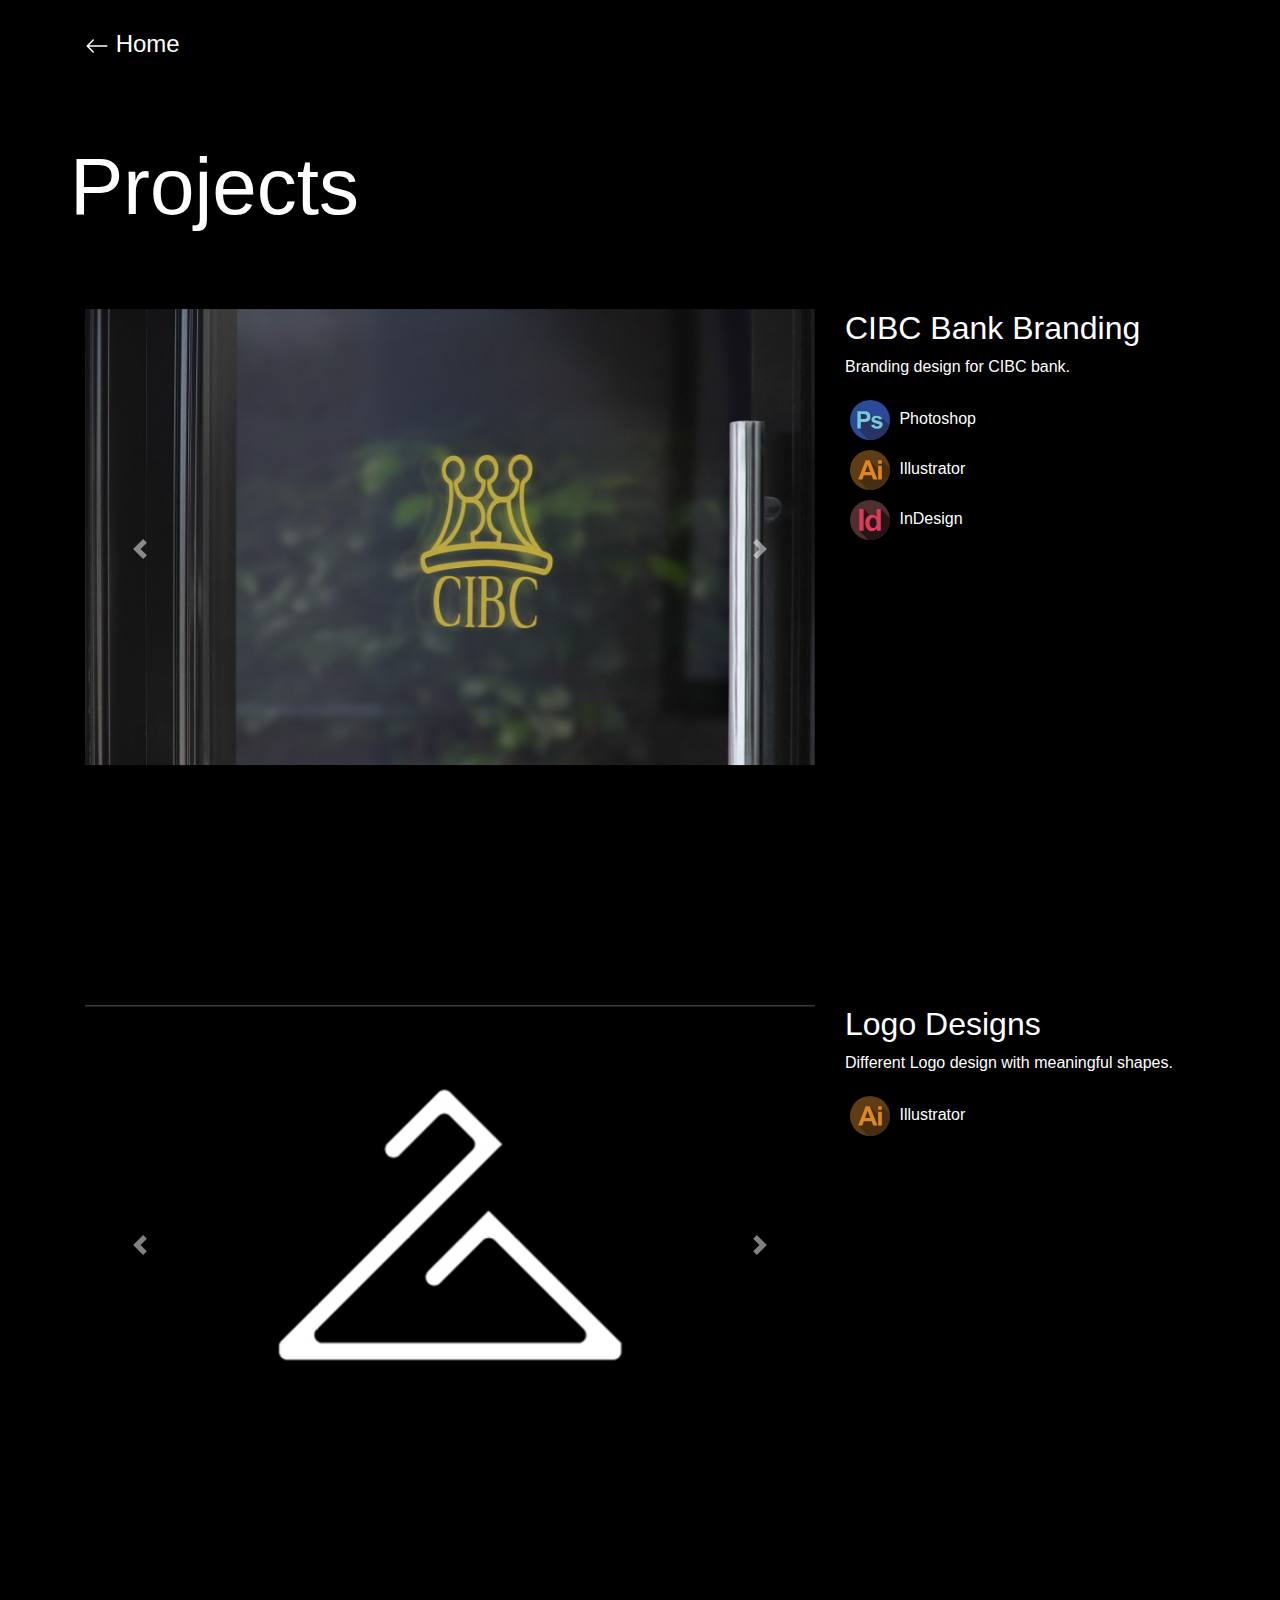
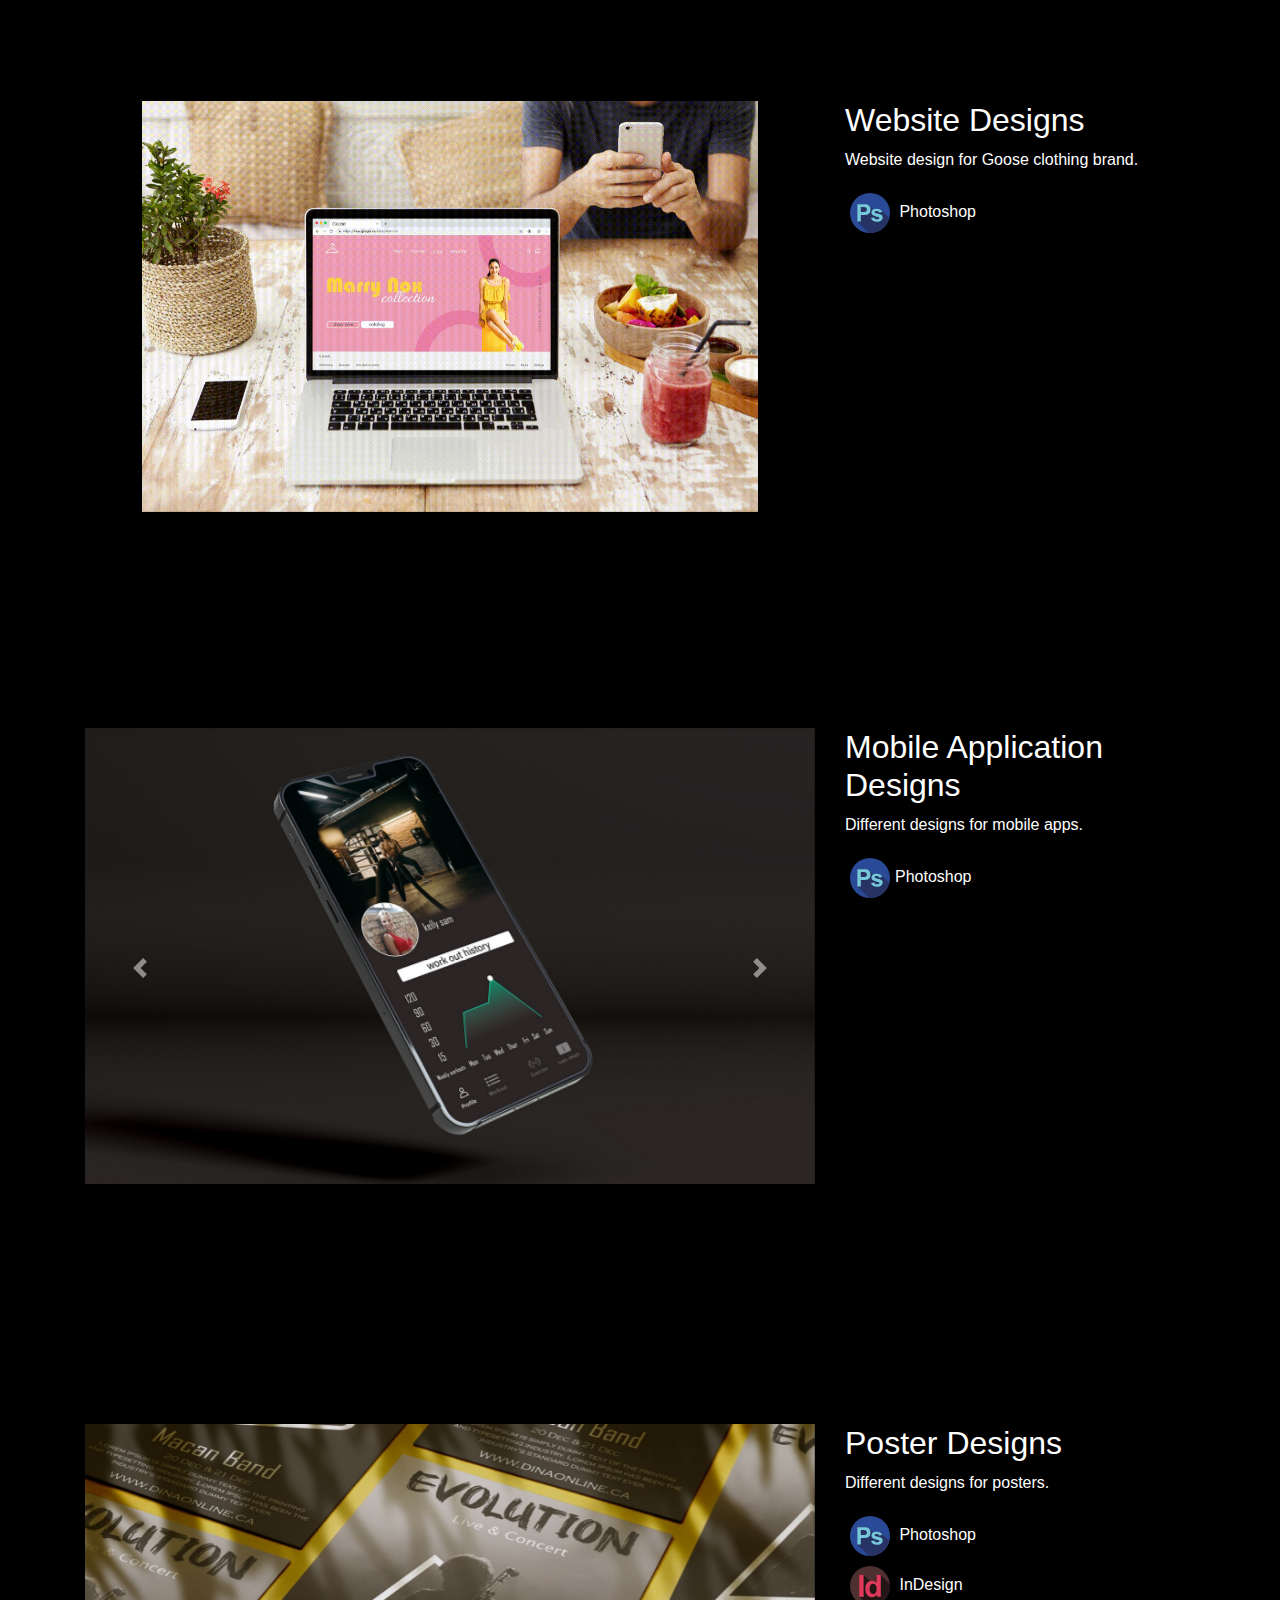
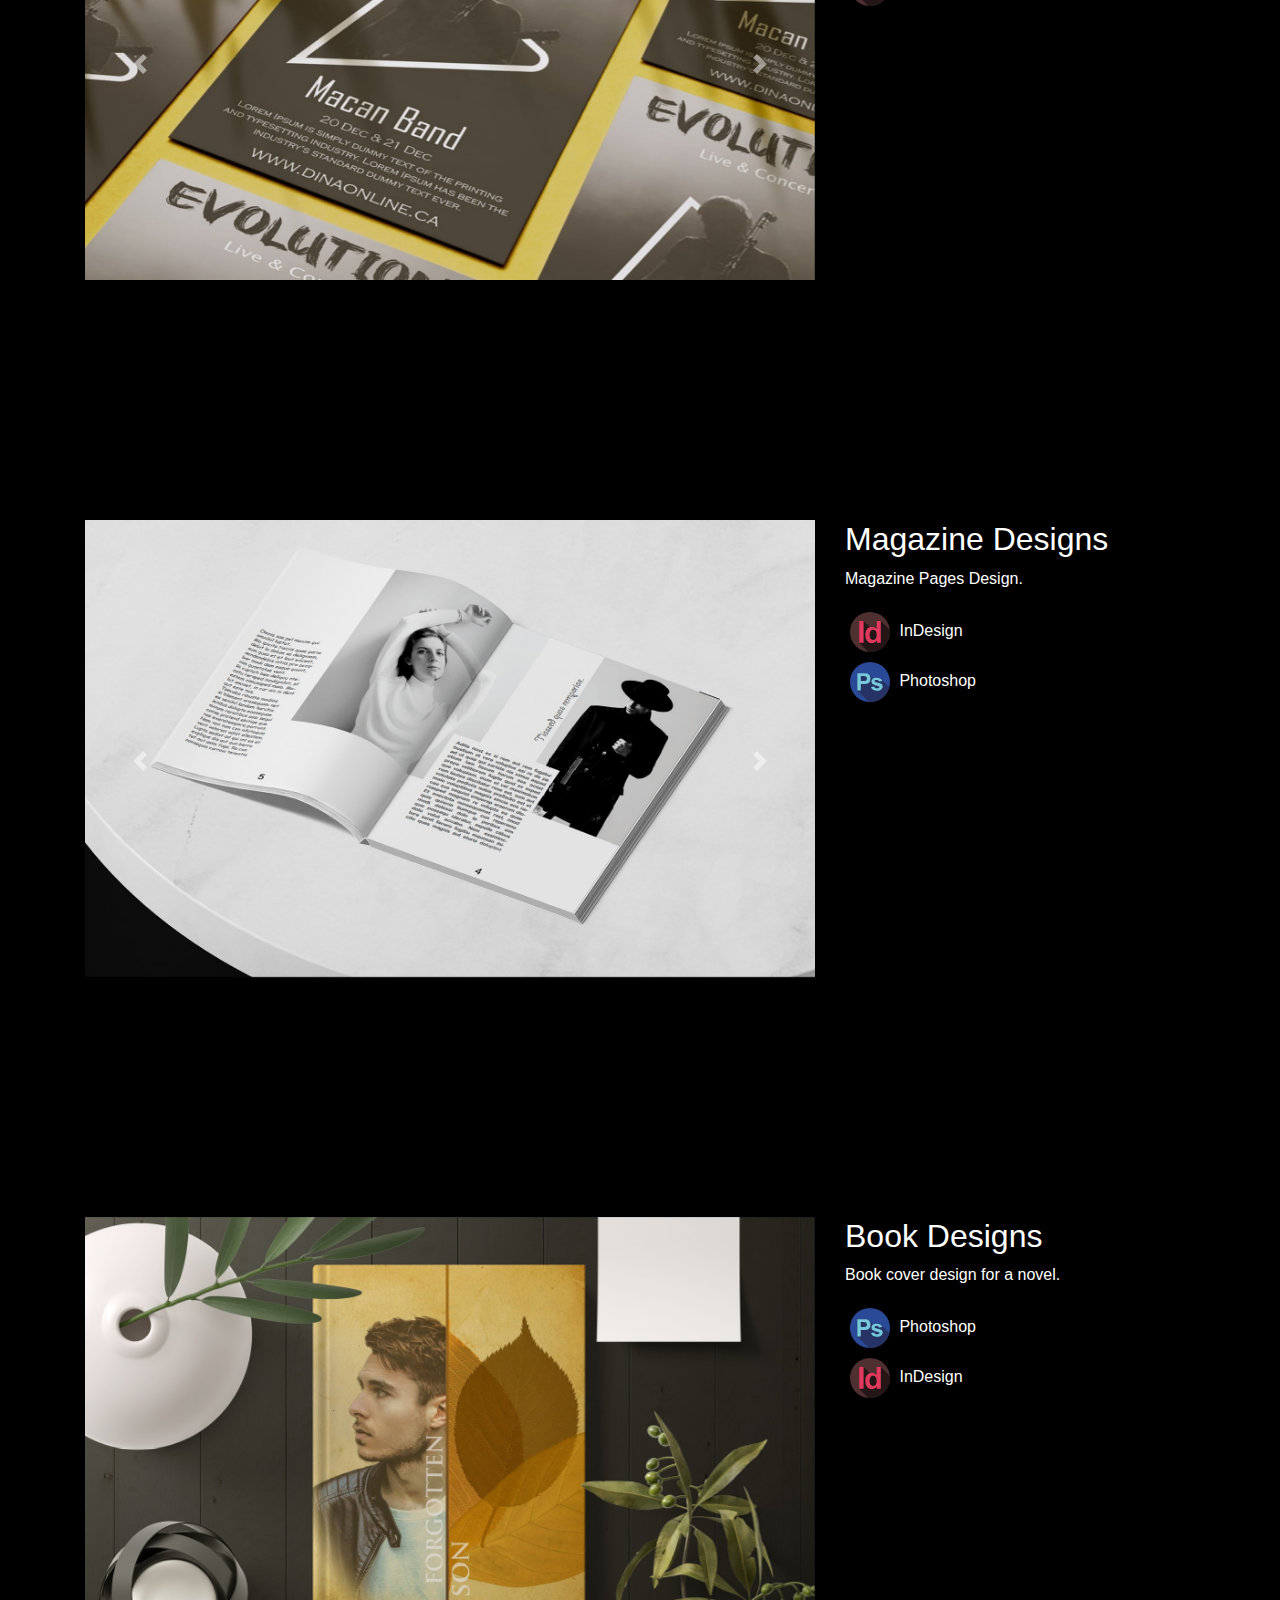
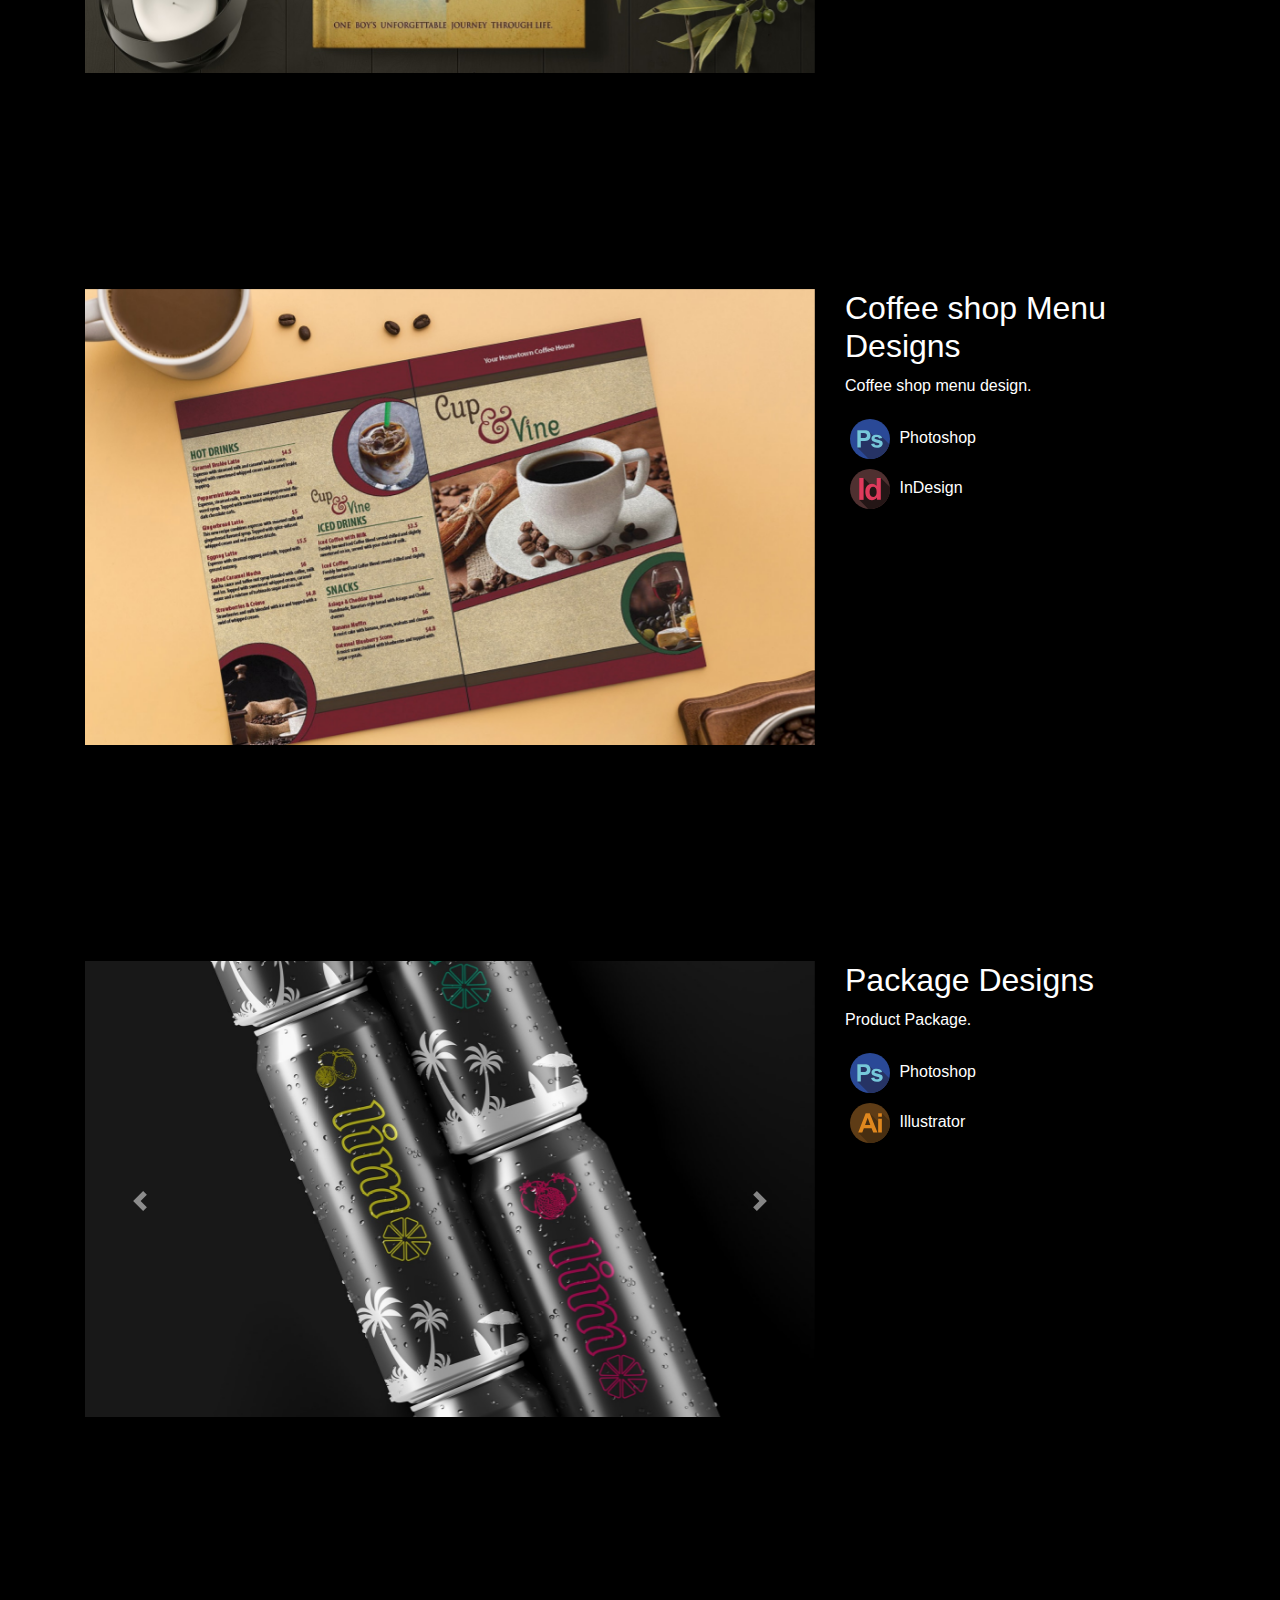
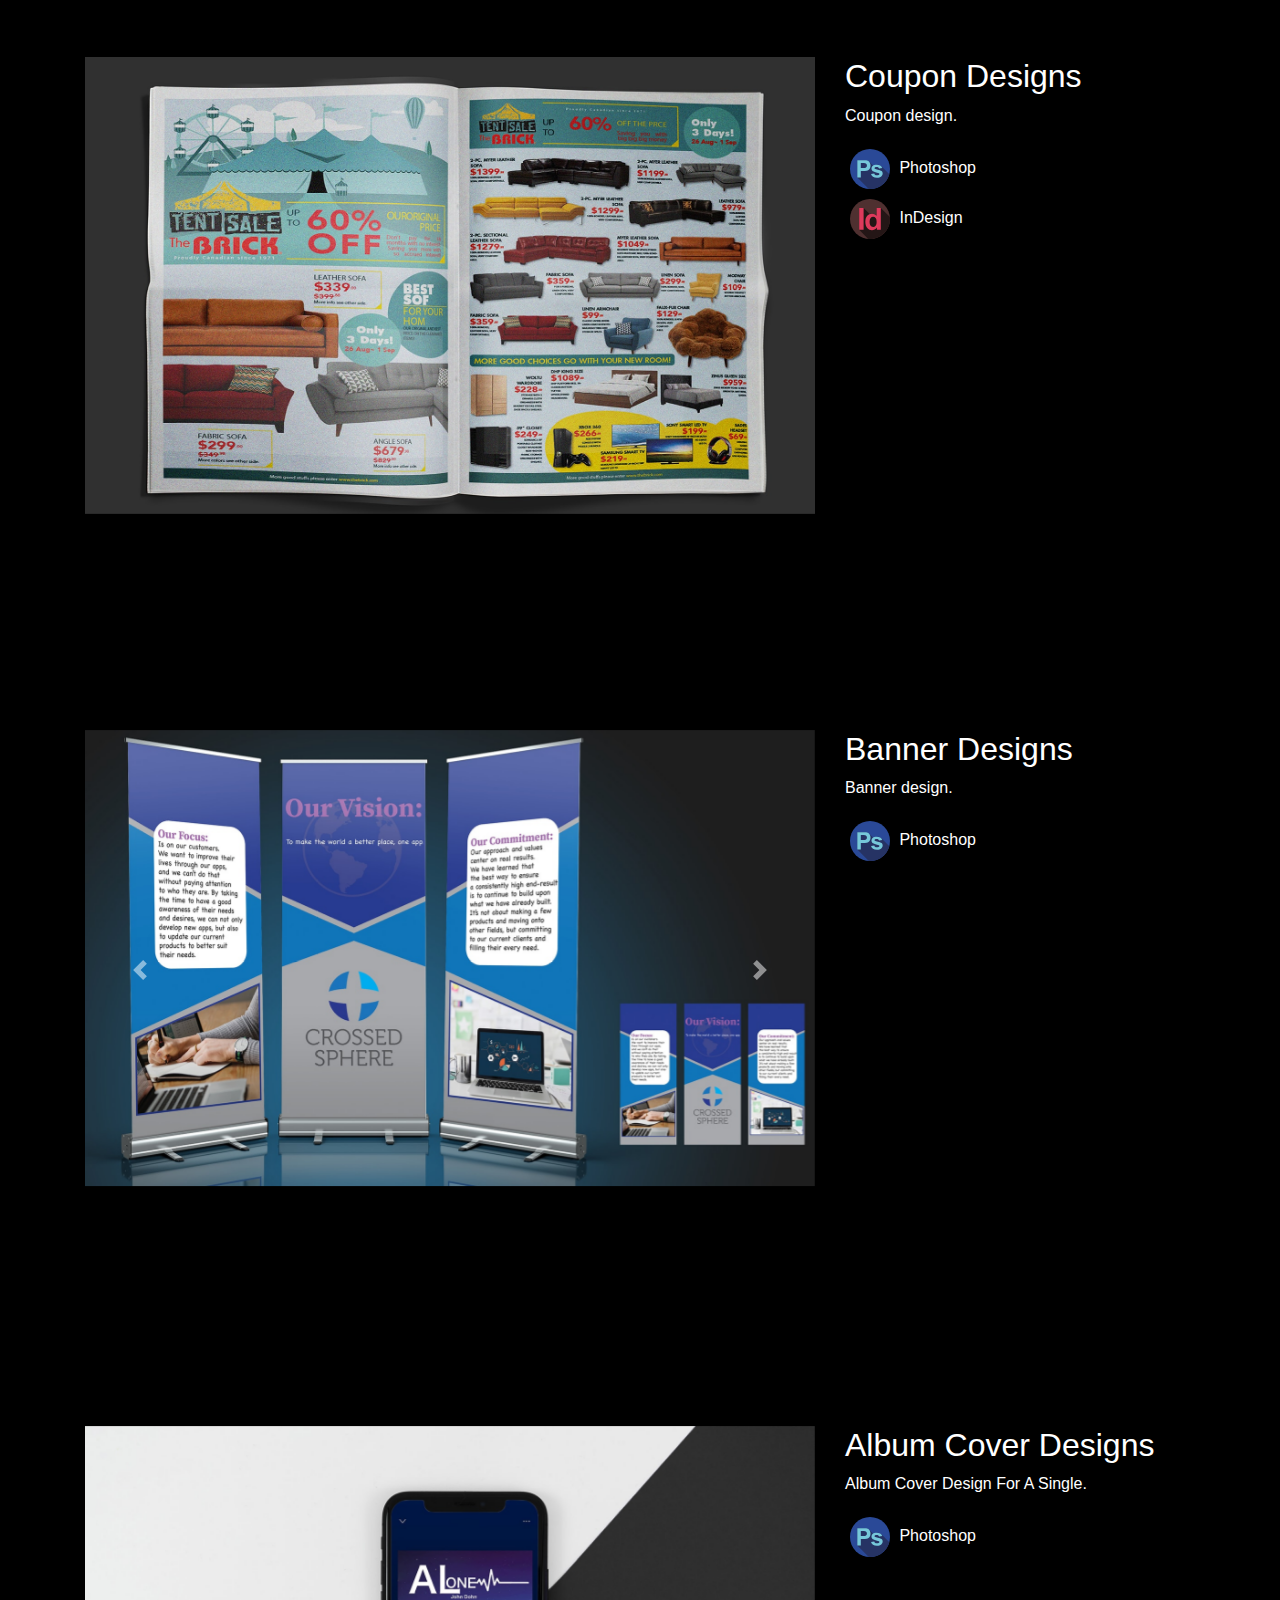
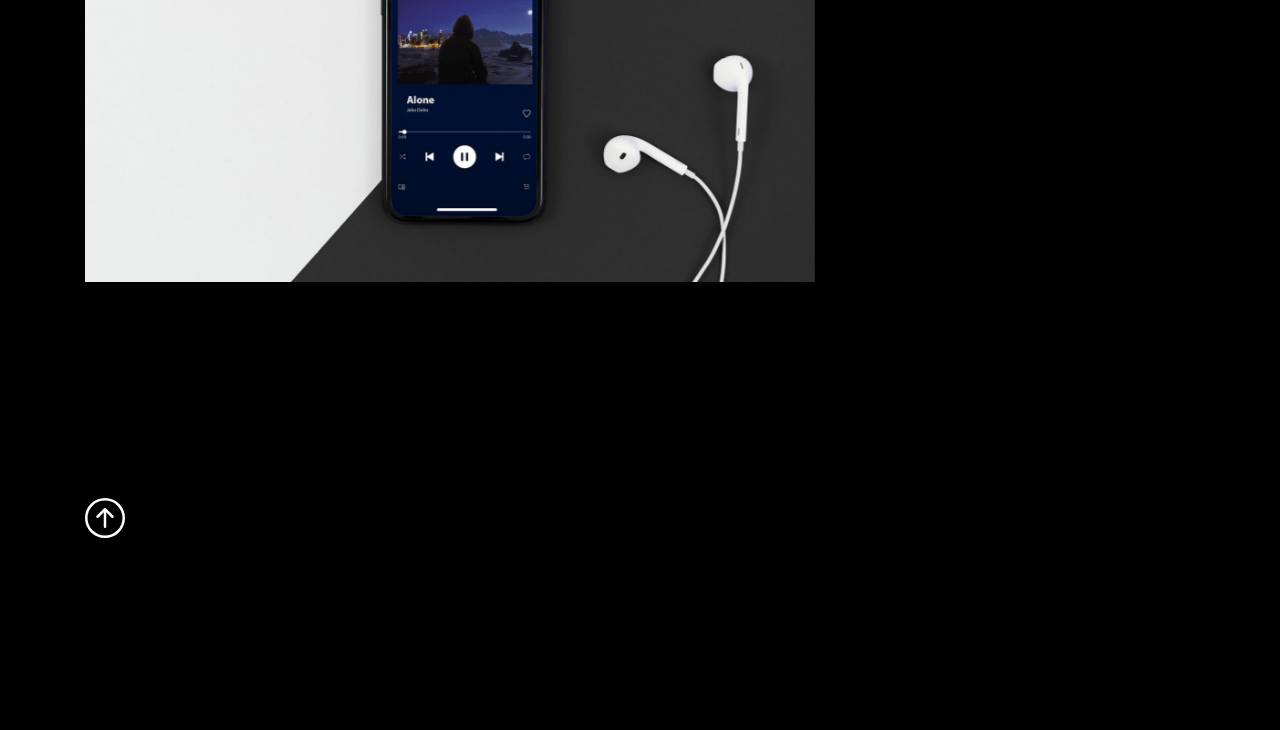
==== commit 36b66624: "Update works.html" ====
--- a/projects/works.html
+++ b/projects/works.html
@@ -426,7 +426,7 @@
                     </div>
                 </div> <!-- Carousel tag -->
             </div> <!-- md-8 tag-->
-
+            <br>
             <div class="col-md-4">
 
                 <h2>Website Designs</h2>
@@ -741,7 +741,7 @@
                     </div>
                 </div> <!-- Carousel tag -->
             </div> <!-- md-8 tag-->
-
+            <br>
             <div class="col-md-4">
 
                 <h2>Book Designs</h2>
@@ -793,7 +793,7 @@
                     </div>
                 </div> <!-- Carousel tag -->
             </div> <!-- md-8 tag-->
-
+            <br>
             <div class="col-md-4">
 
                 <h2>Coffee shop Menu Designs</h2>
@@ -932,7 +932,7 @@
                     </div>
                 </div> <!-- Carousel tag -->
             </div> <!-- md-8 tag-->
-
+            <br>
             <div class="col-md-4">
 
                 <h2>Coupon Designs</h2>
@@ -1070,7 +1070,7 @@
                     </div>
                 </div> <!-- Carousel tag -->
             </div> <!-- md-8 tag-->
-
+            <br>
             <div class="col-md-4">
 
                 <h2>Album Cover Designs</h2>
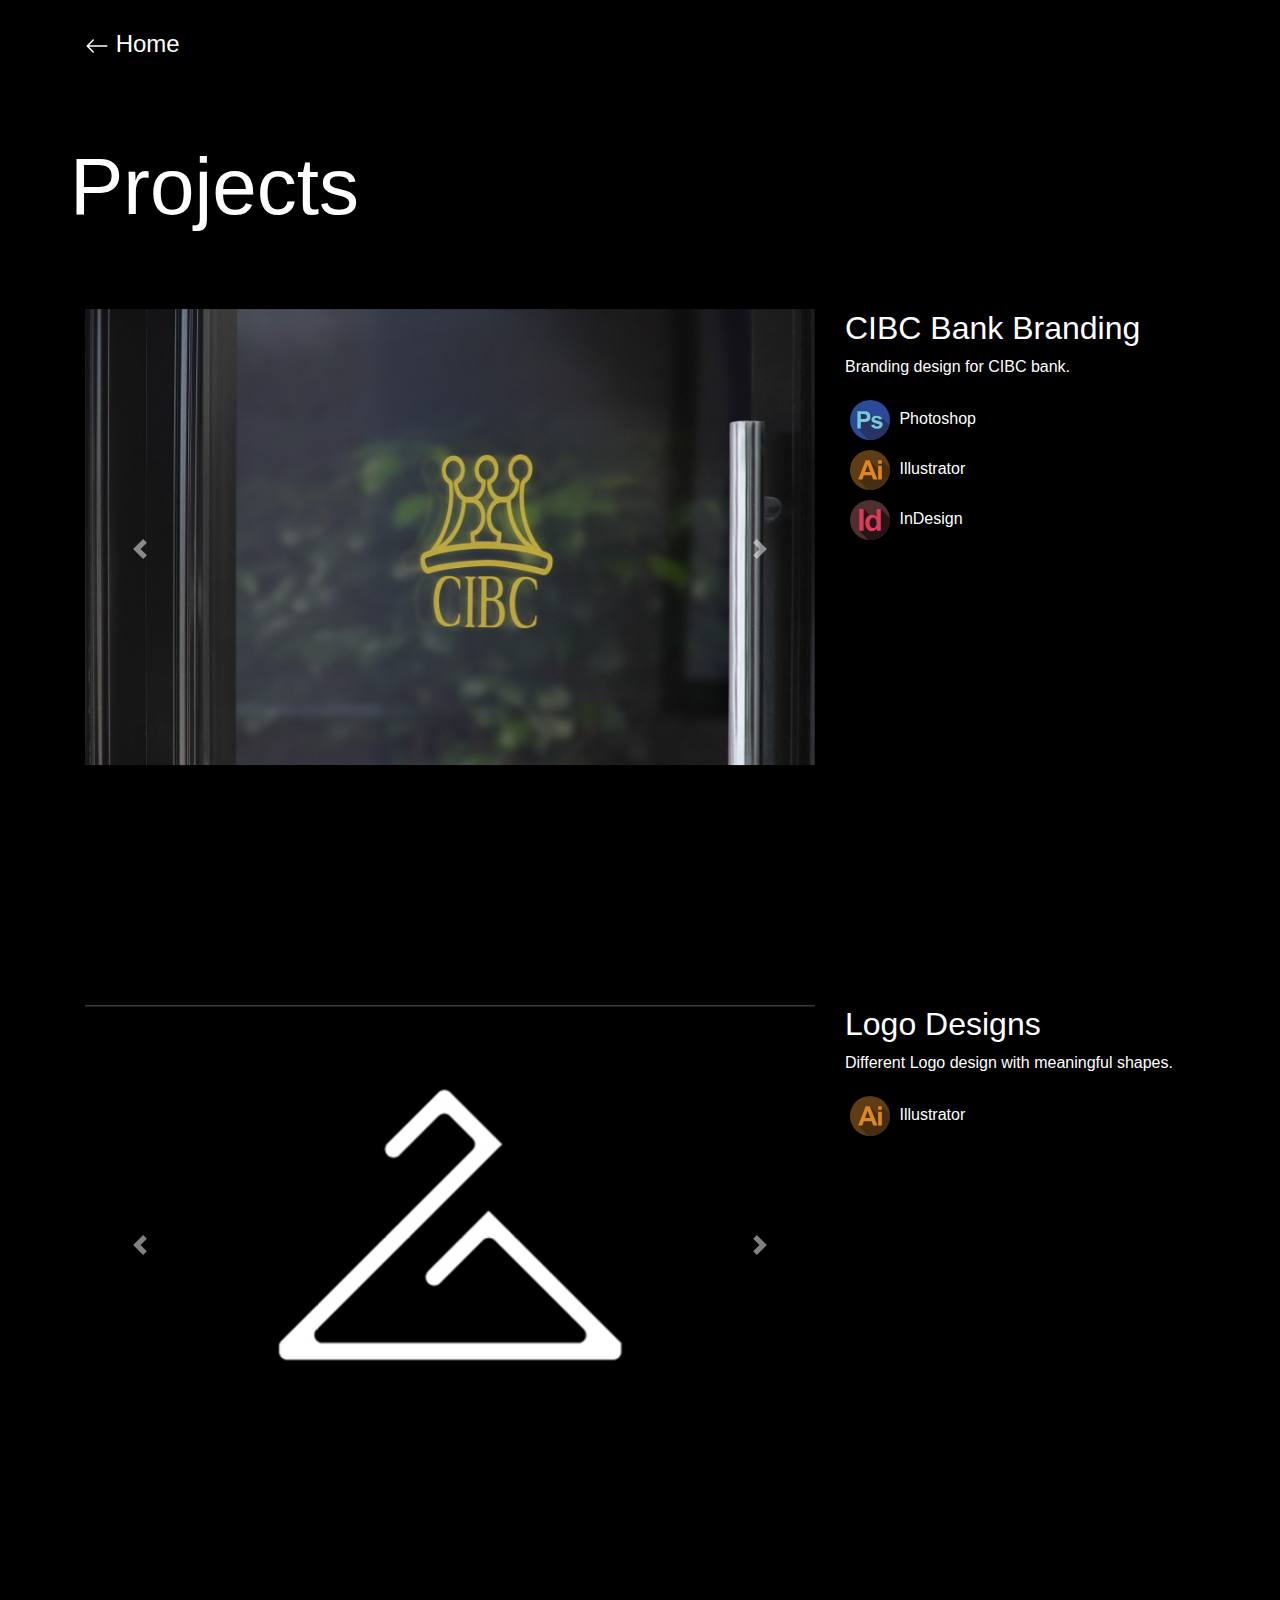
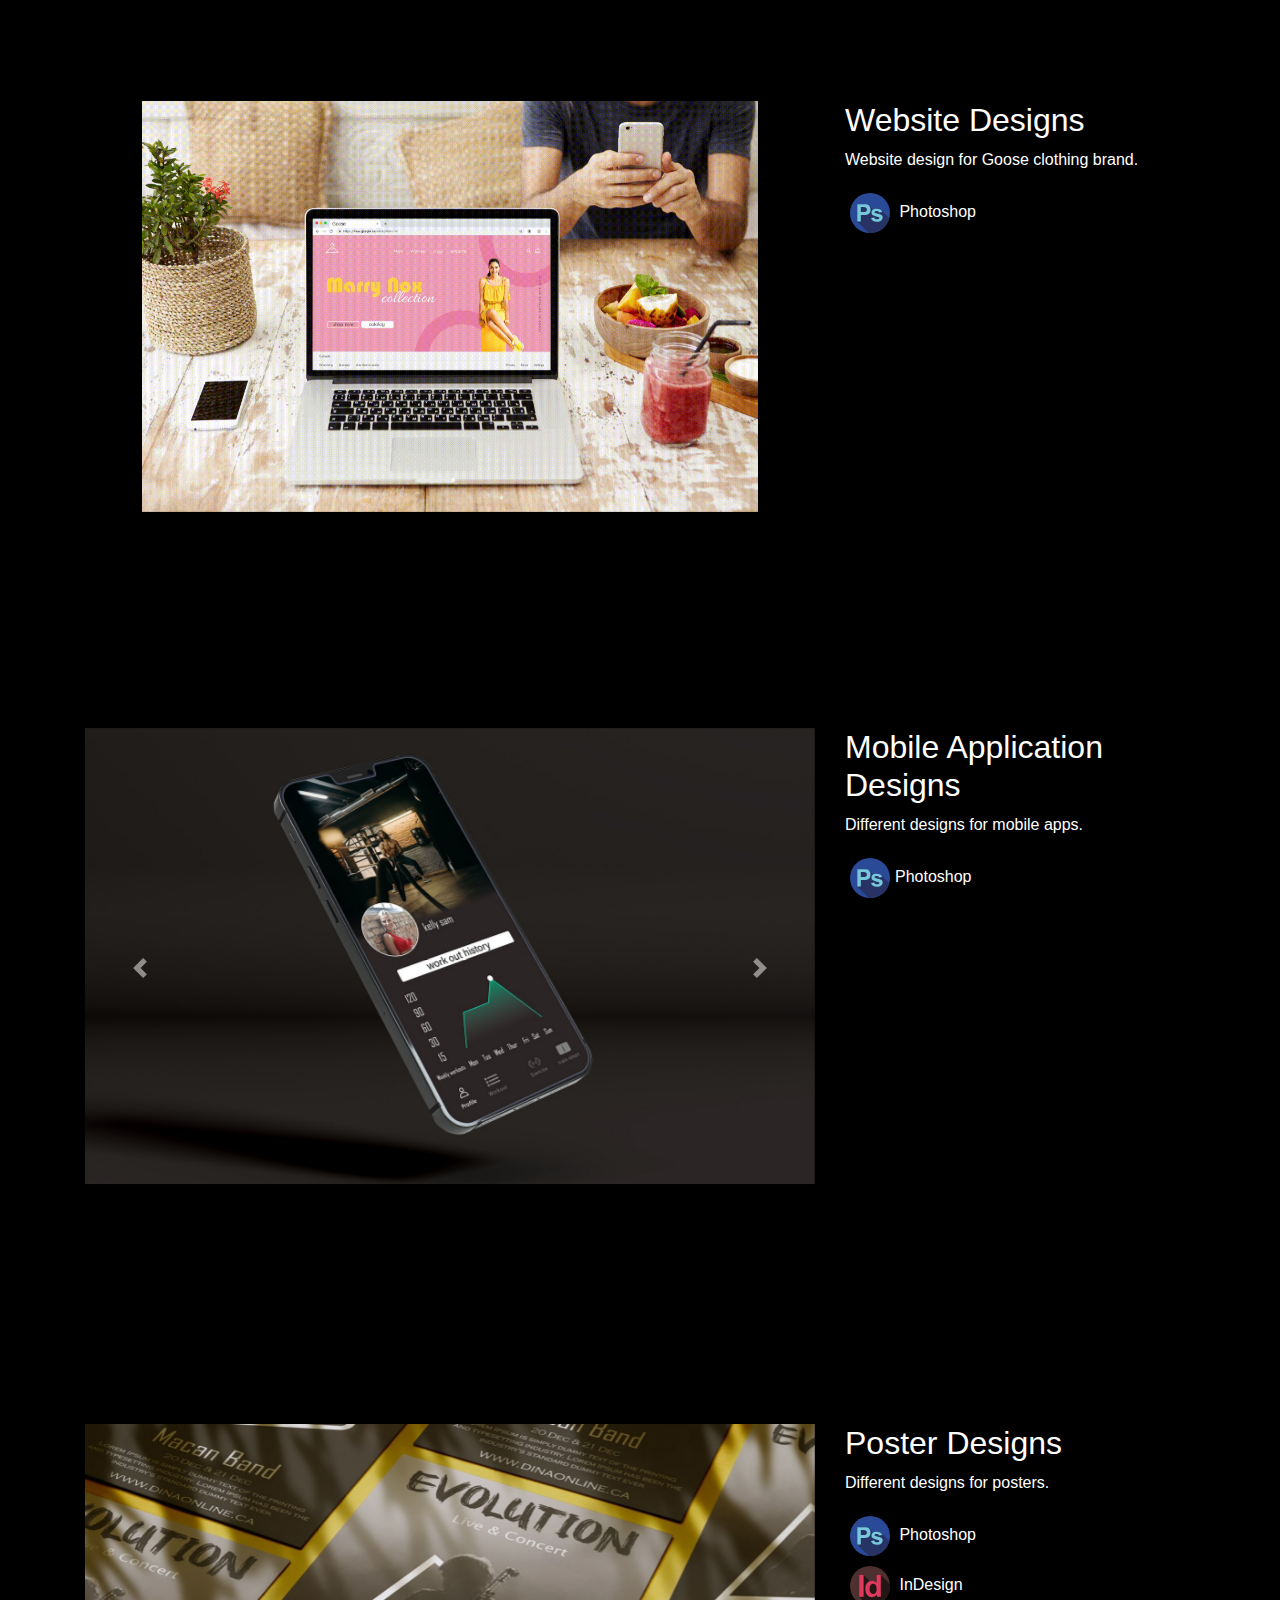
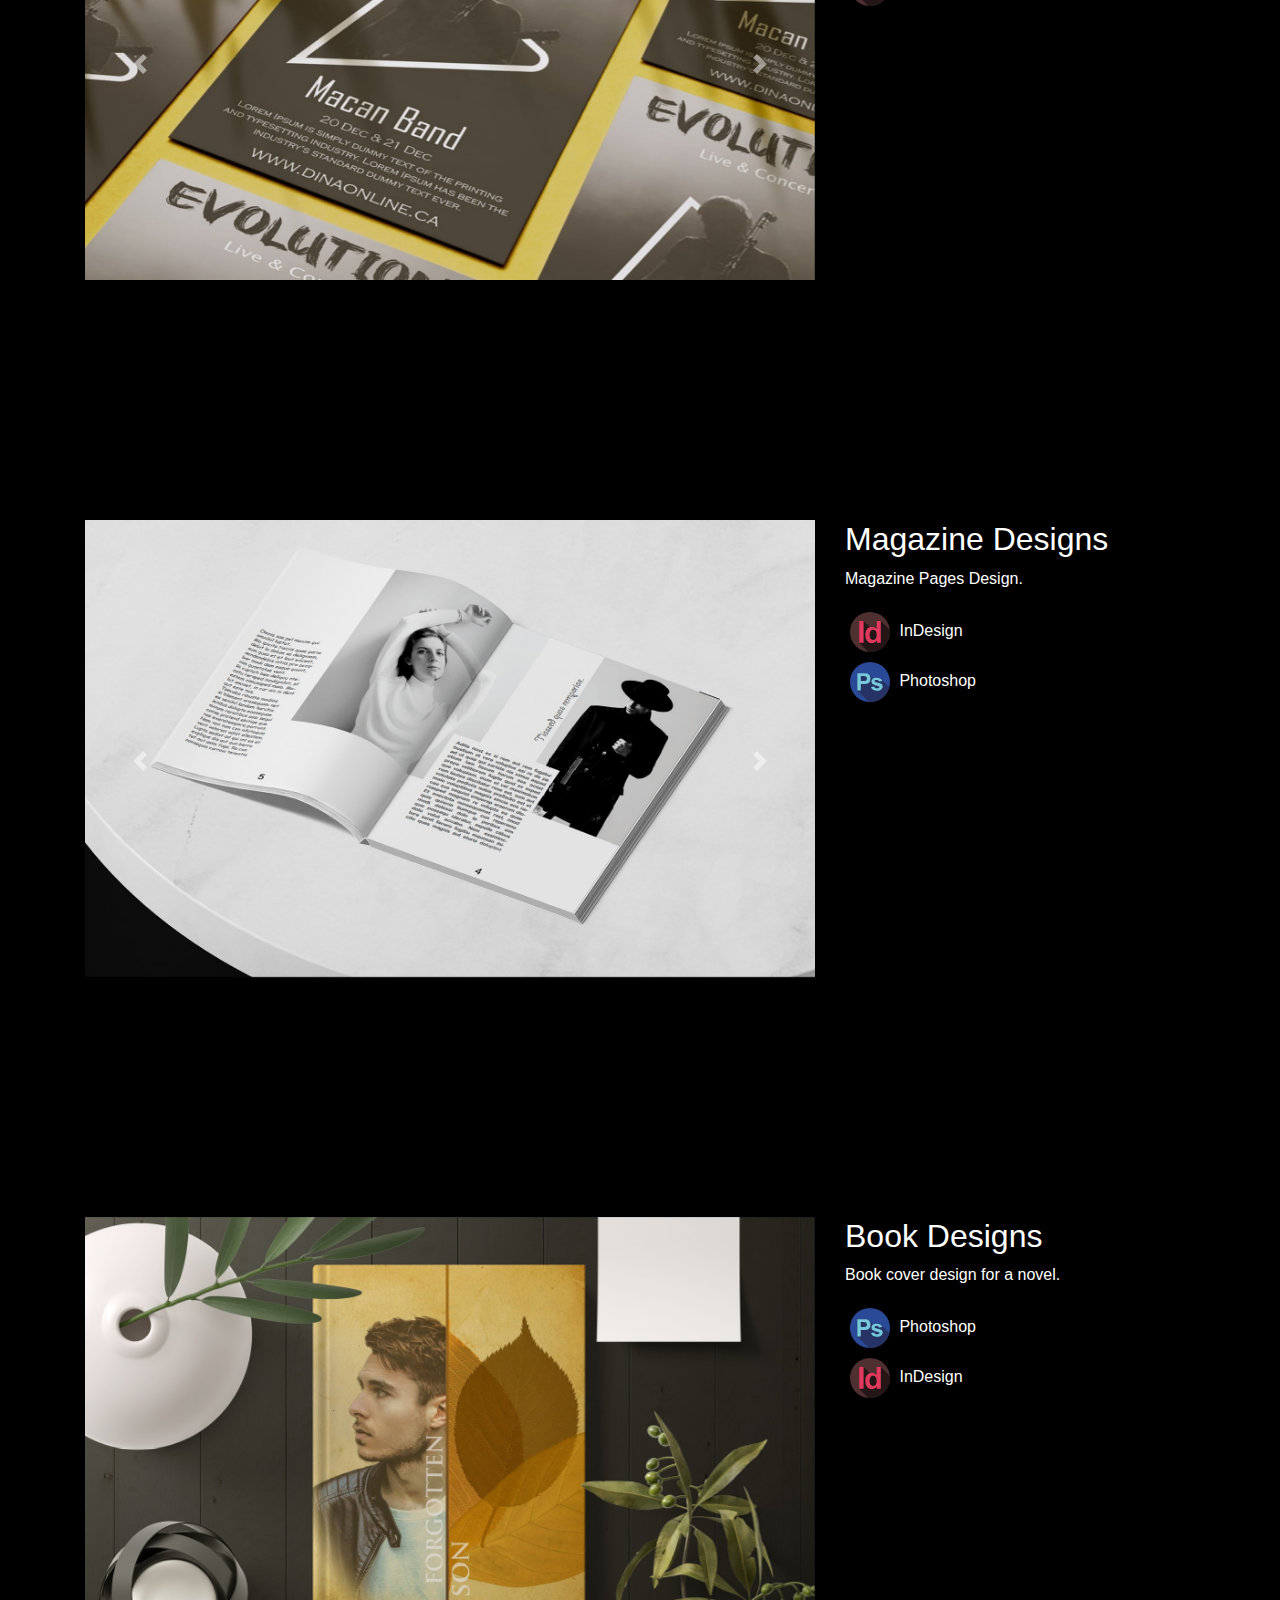
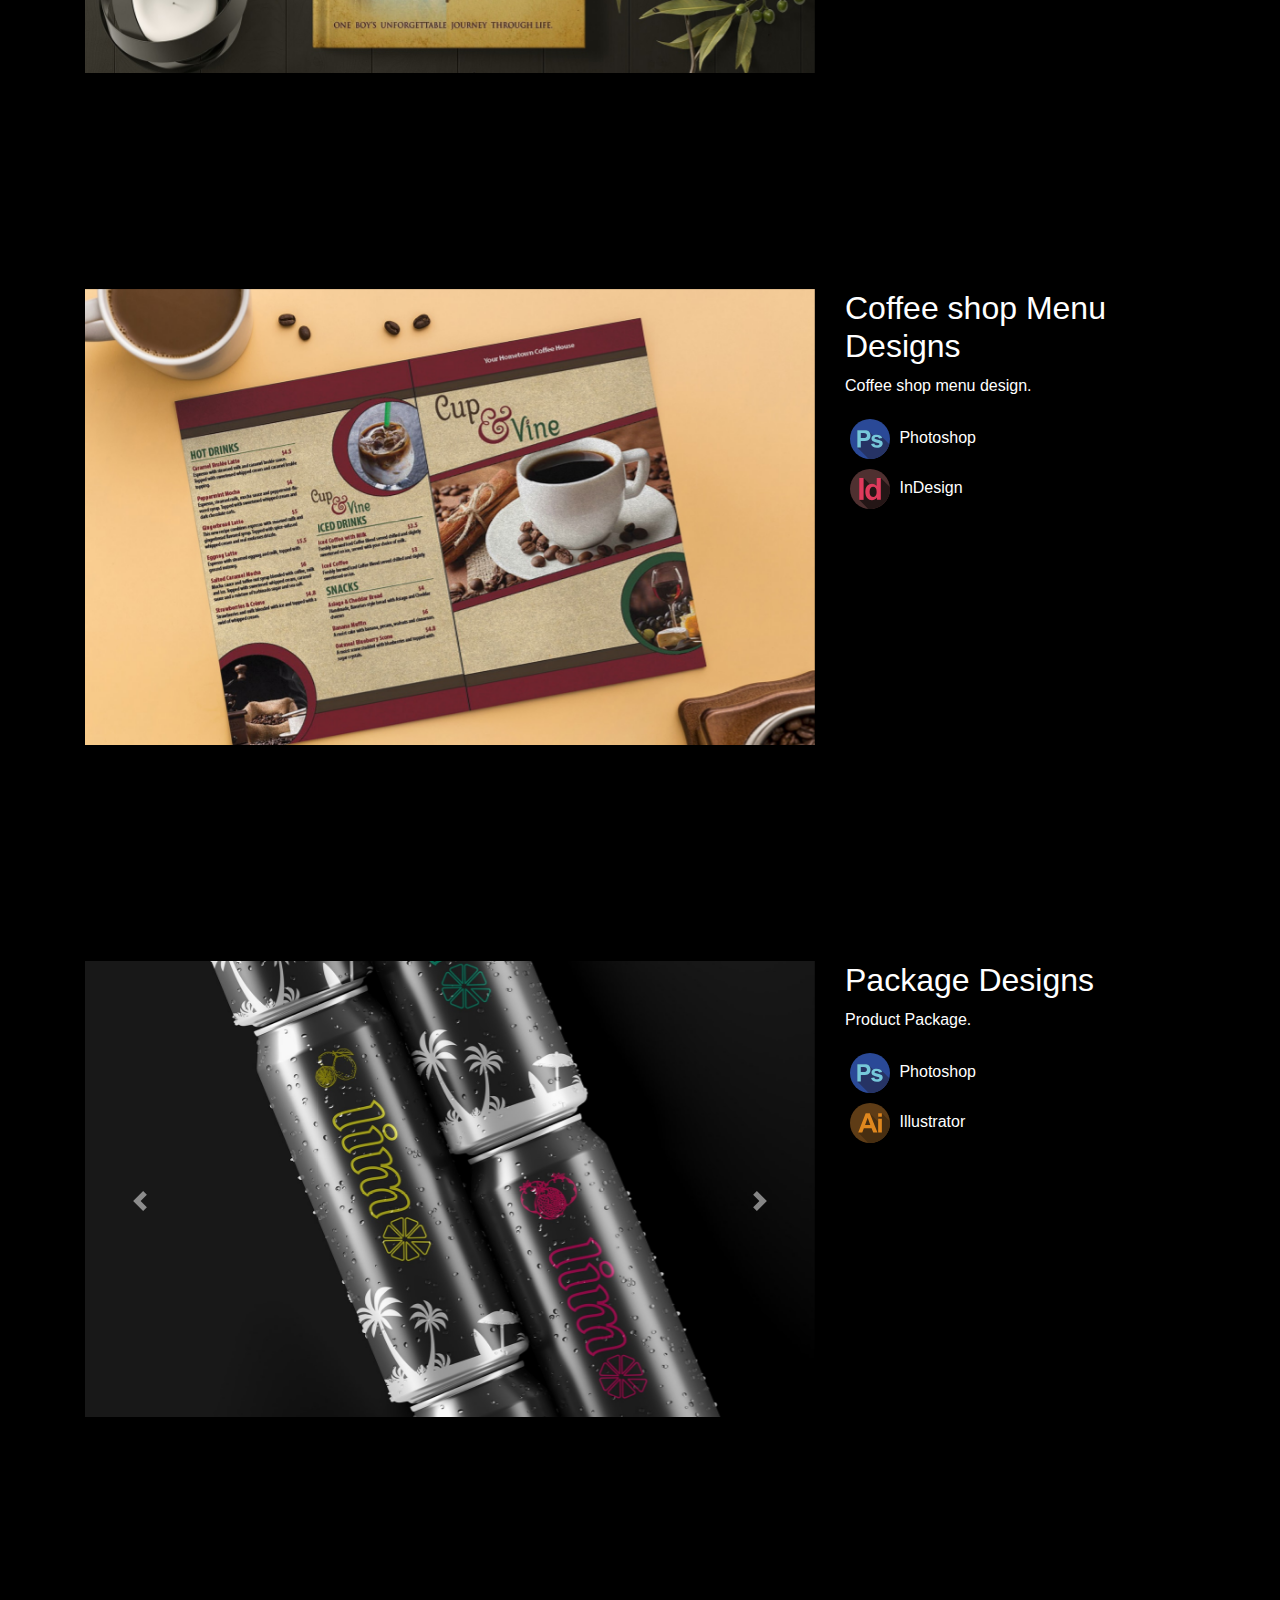
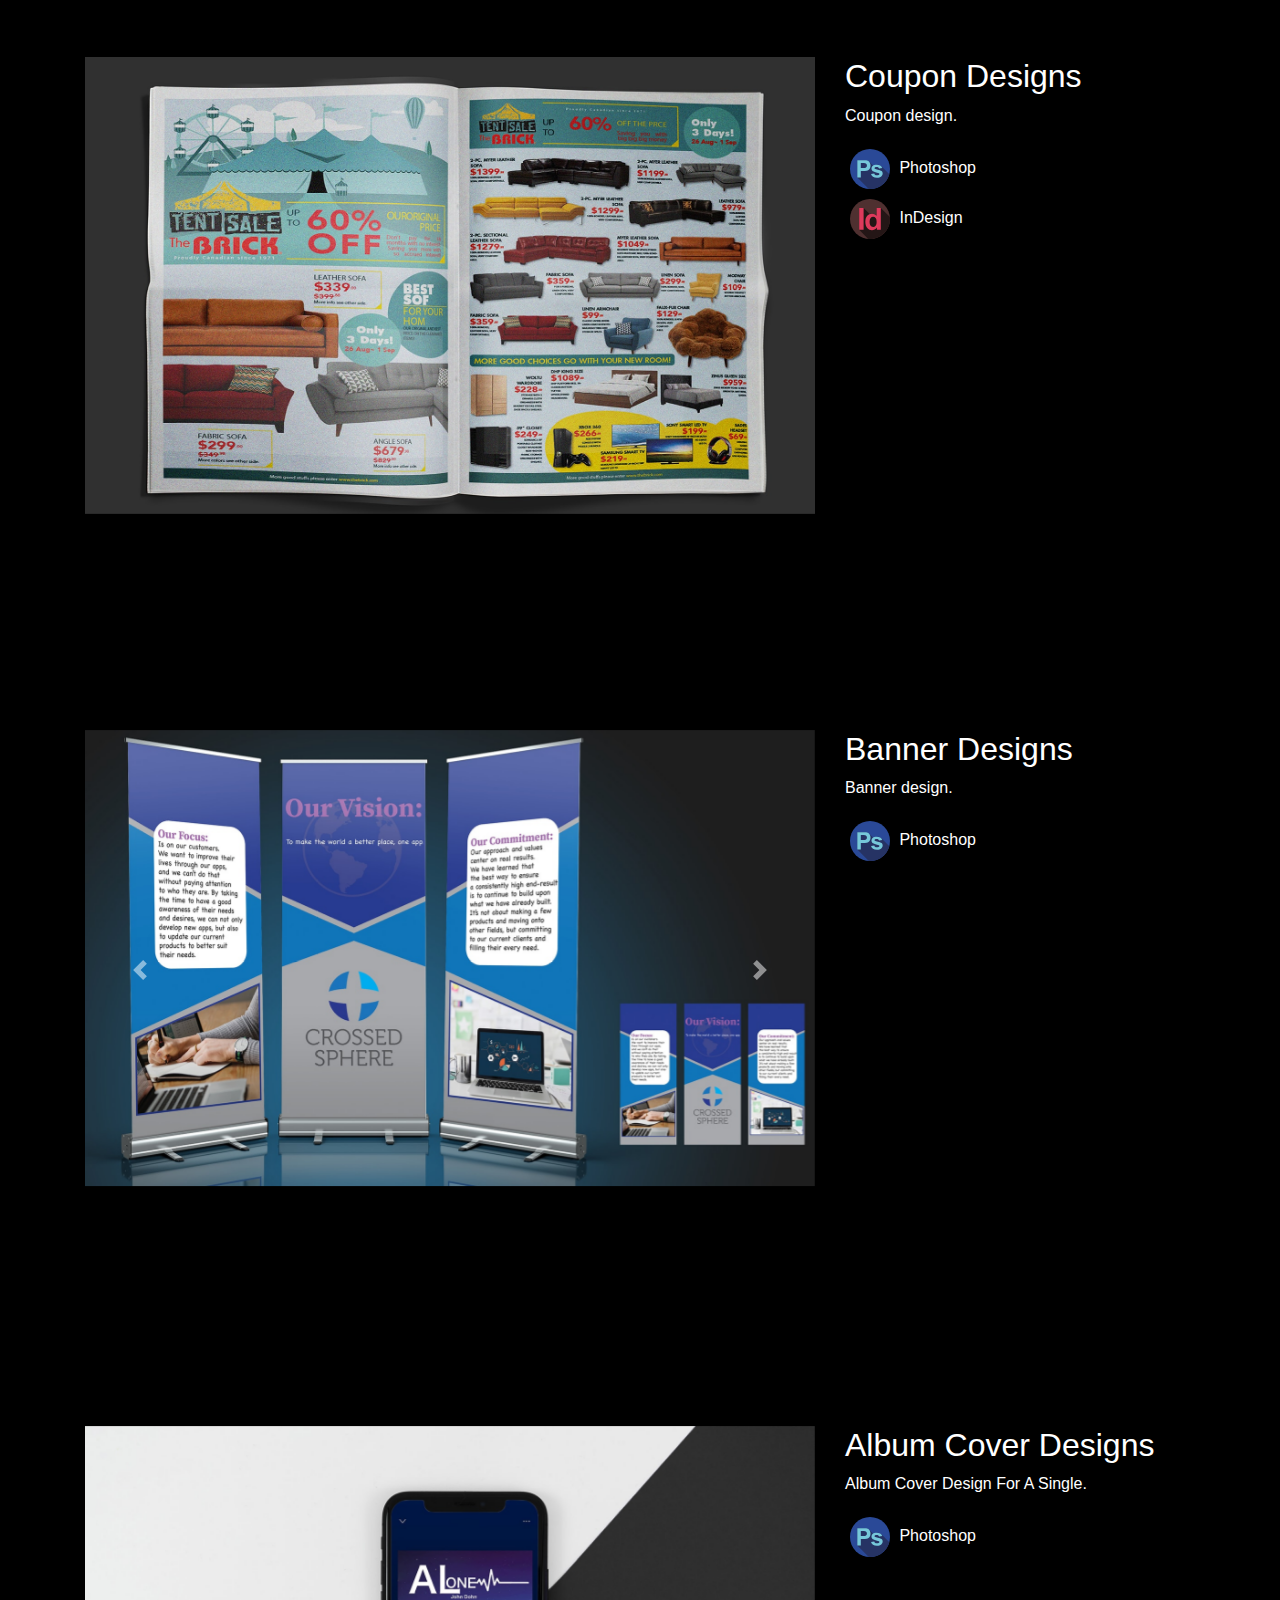
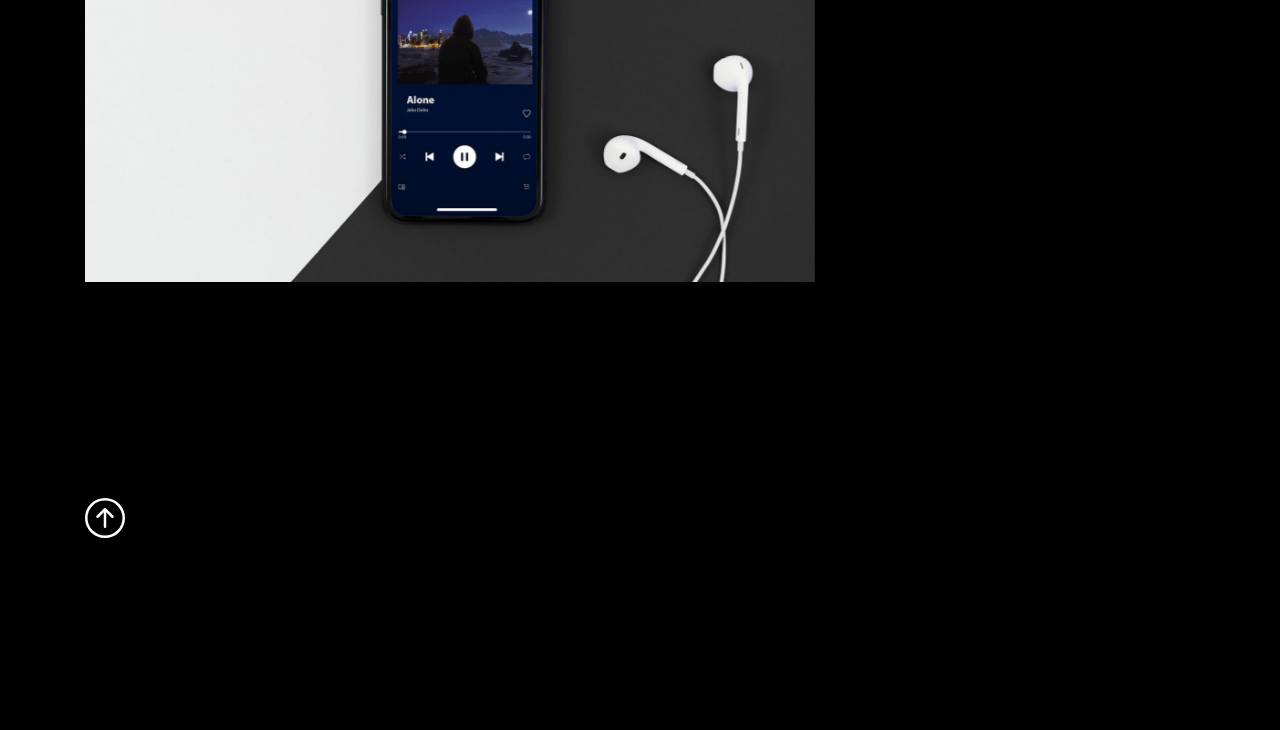
==== commit 5fe3f8b4: "updated cv" ====
--- a/projects/works.html
+++ b/projects/works.html
@@ -1070,7 +1070,7 @@
                     </div>
                 </div> <!-- Carousel tag -->
             </div> <!-- md-8 tag-->
-            <br>
+
             <div class="col-md-4">
 
                 <h2>Album Cover Designs</h2>
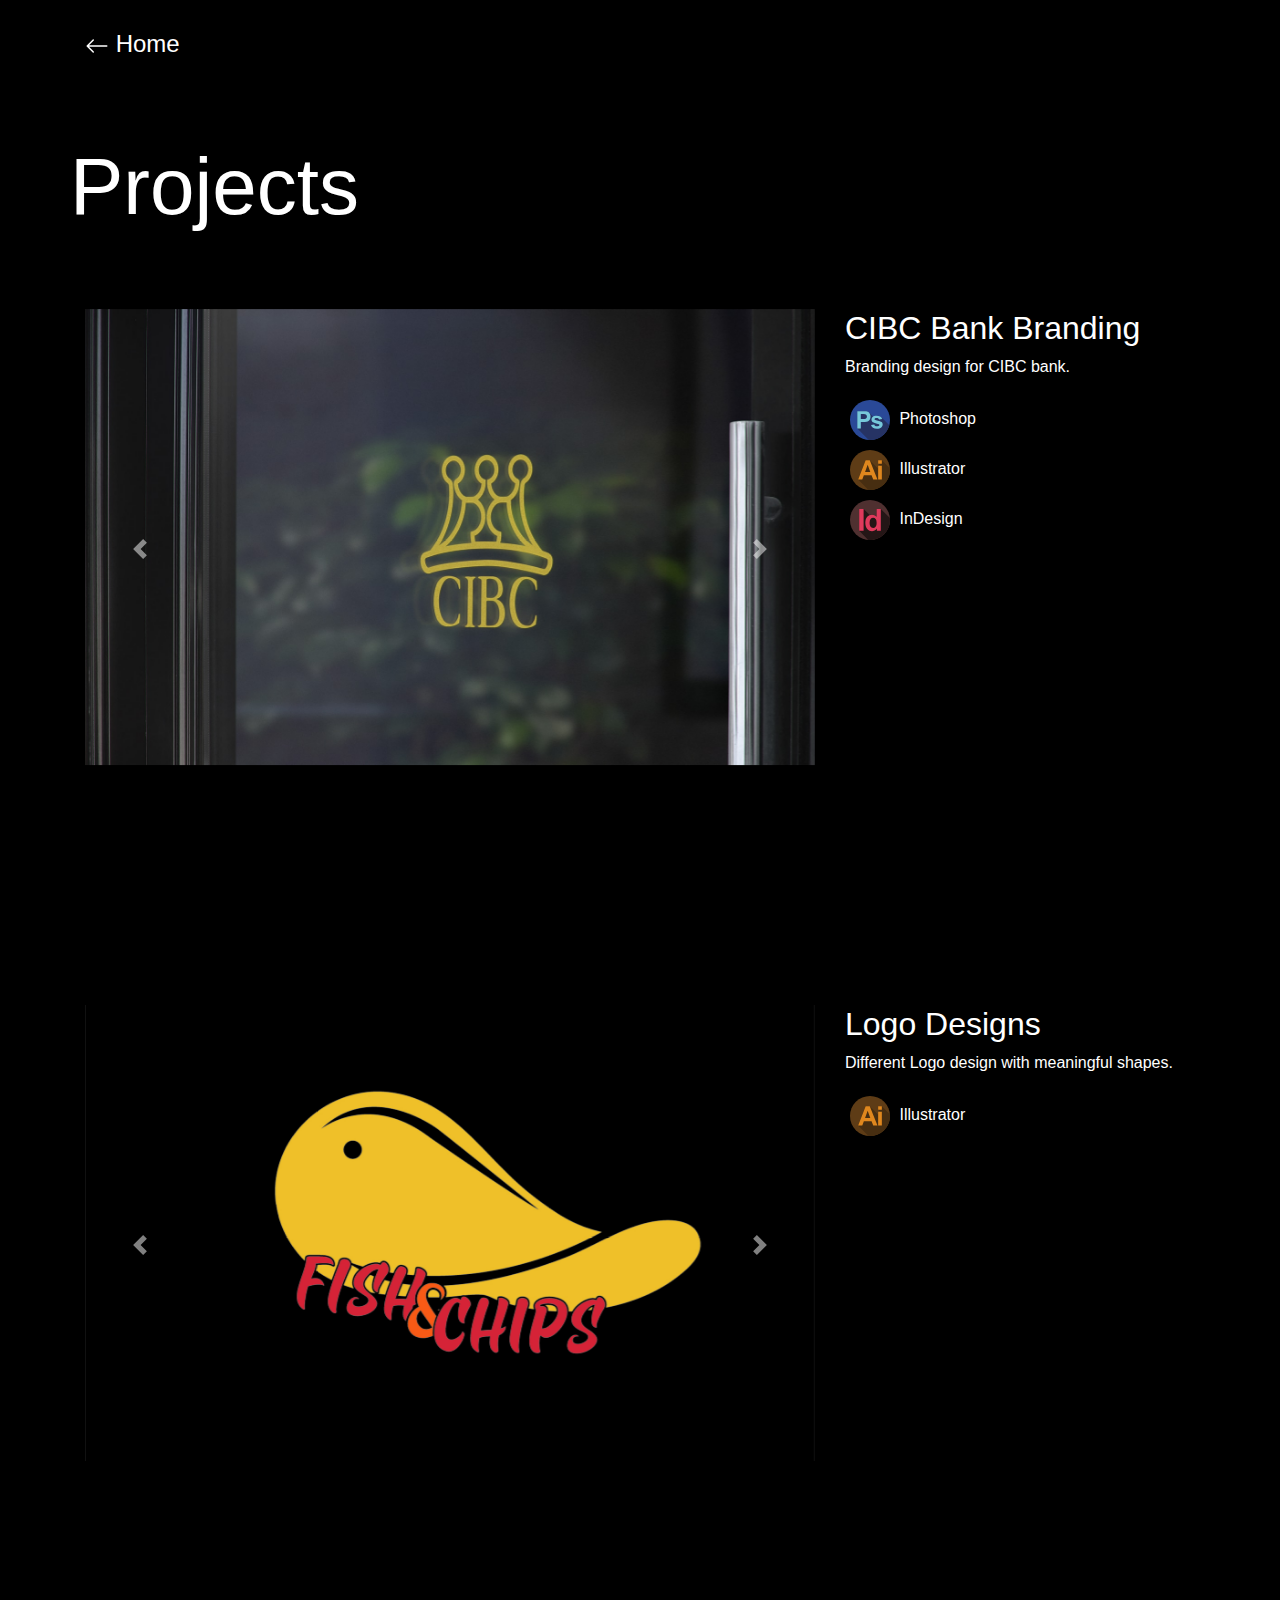
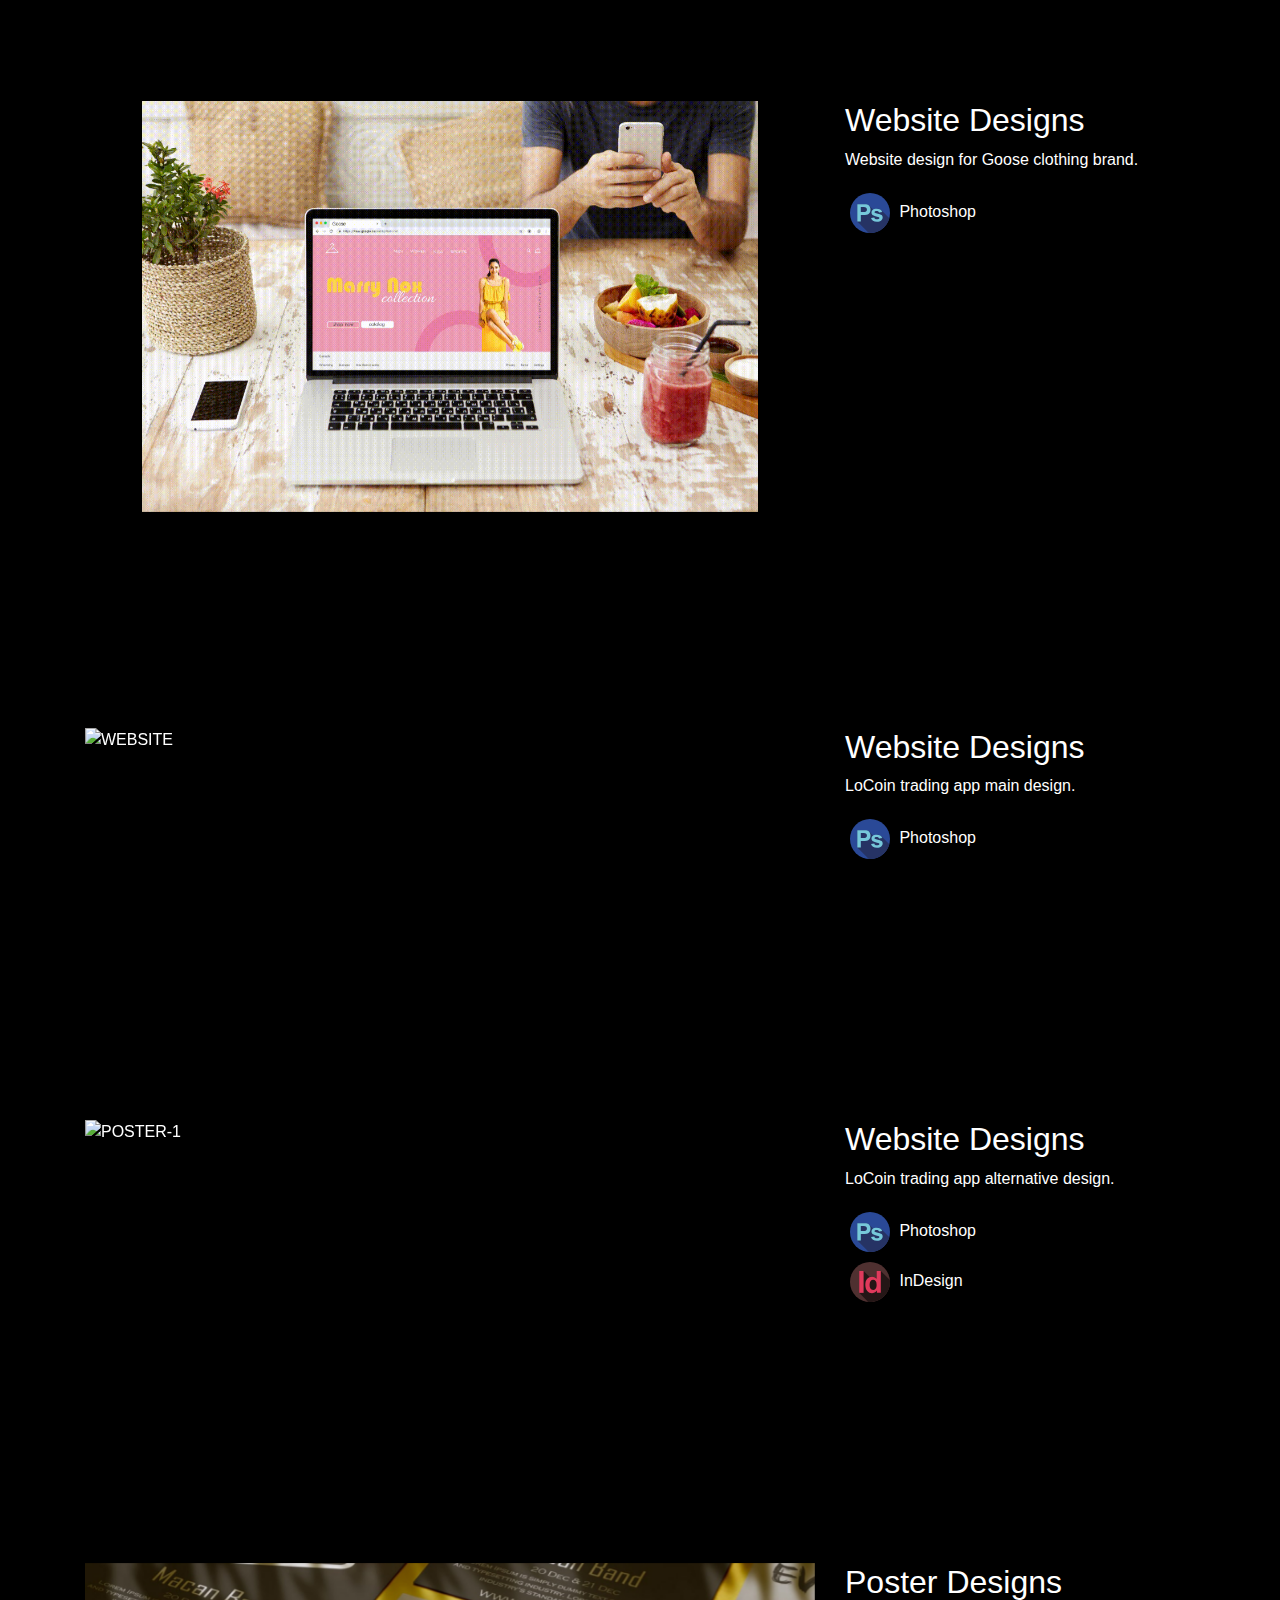
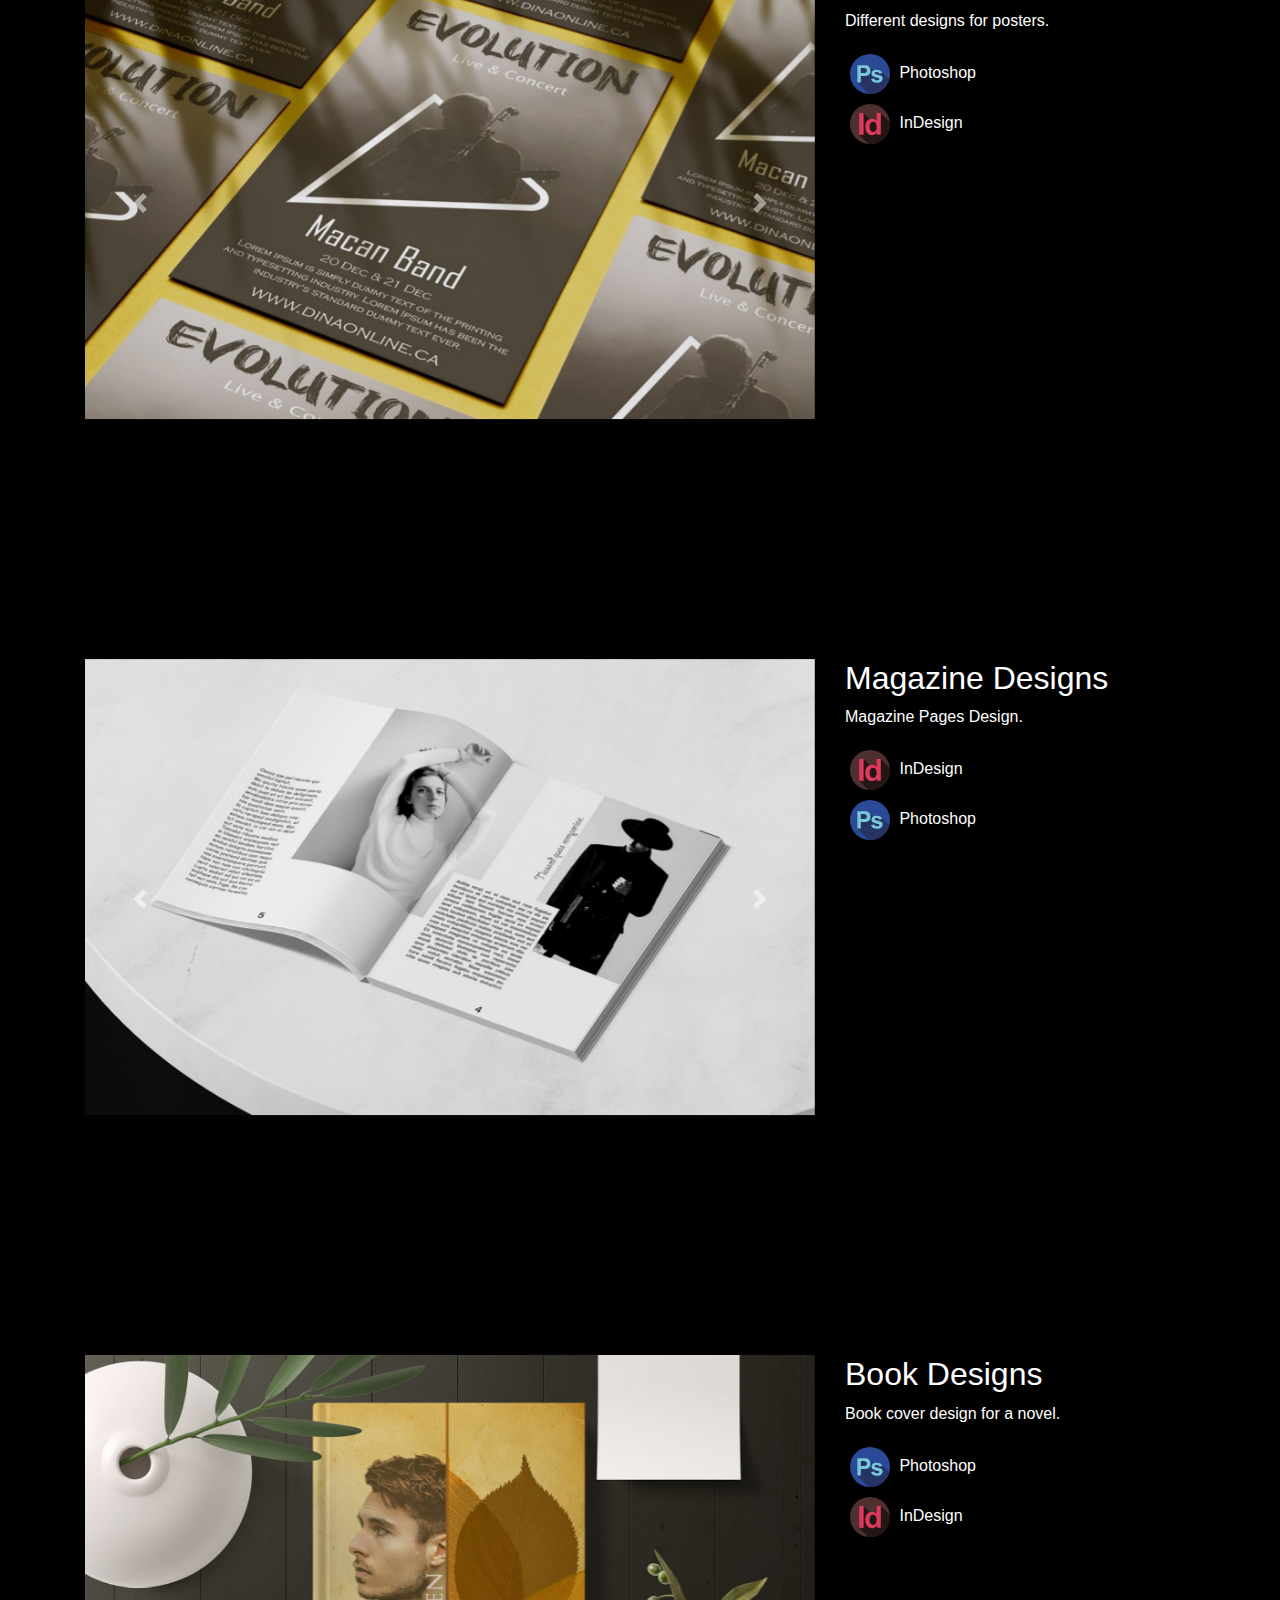
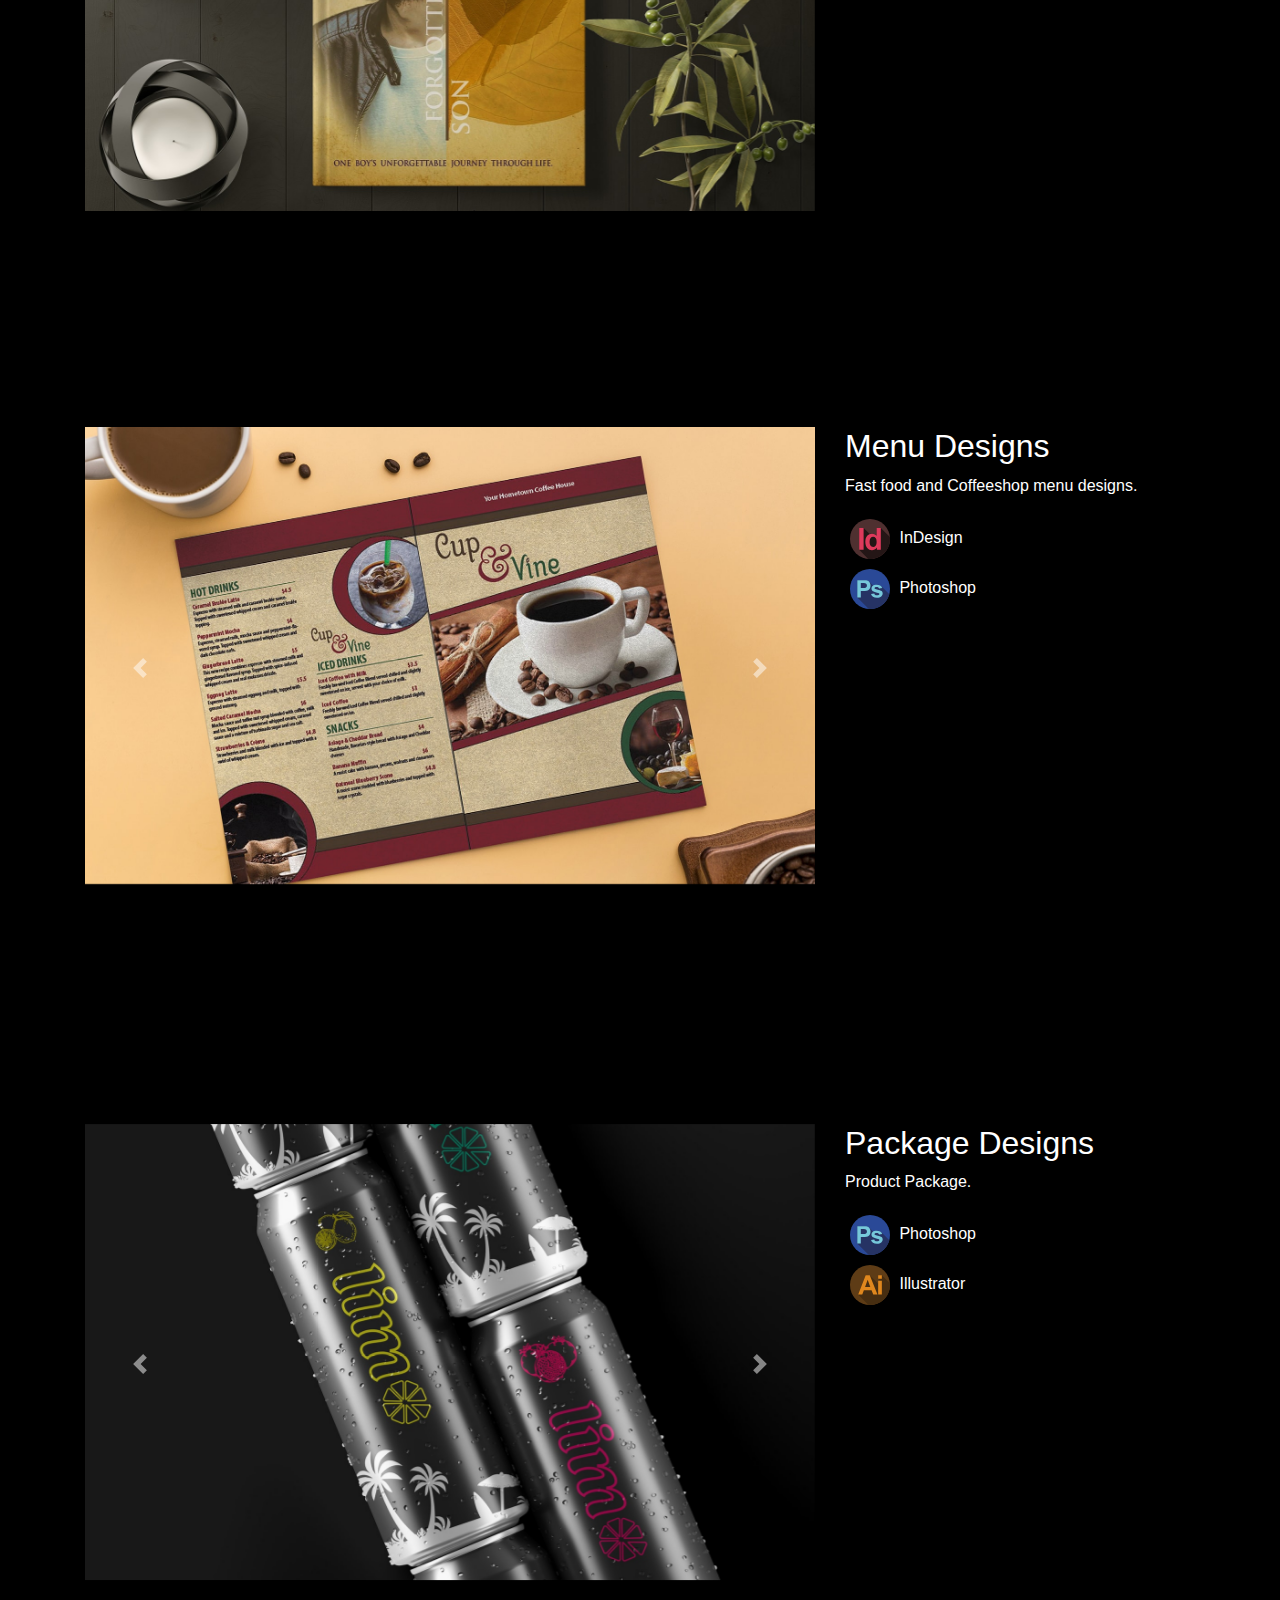
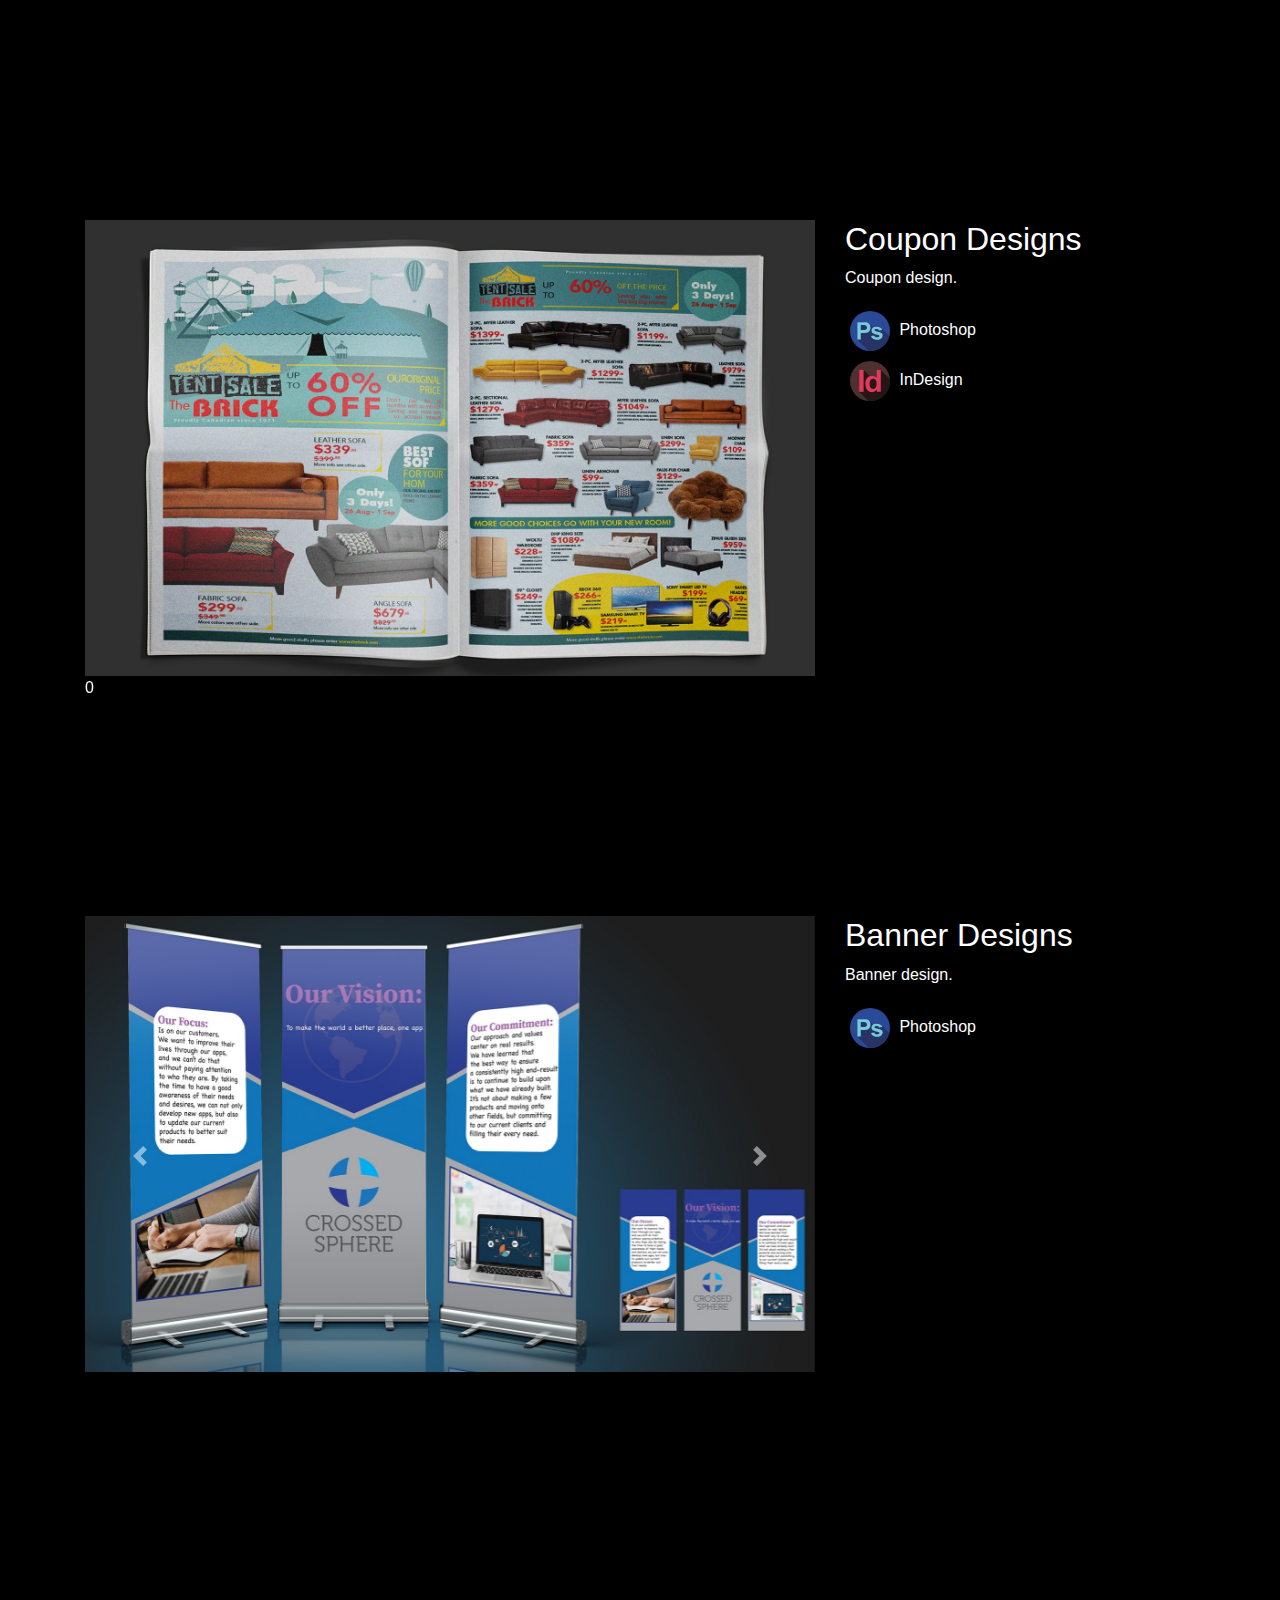
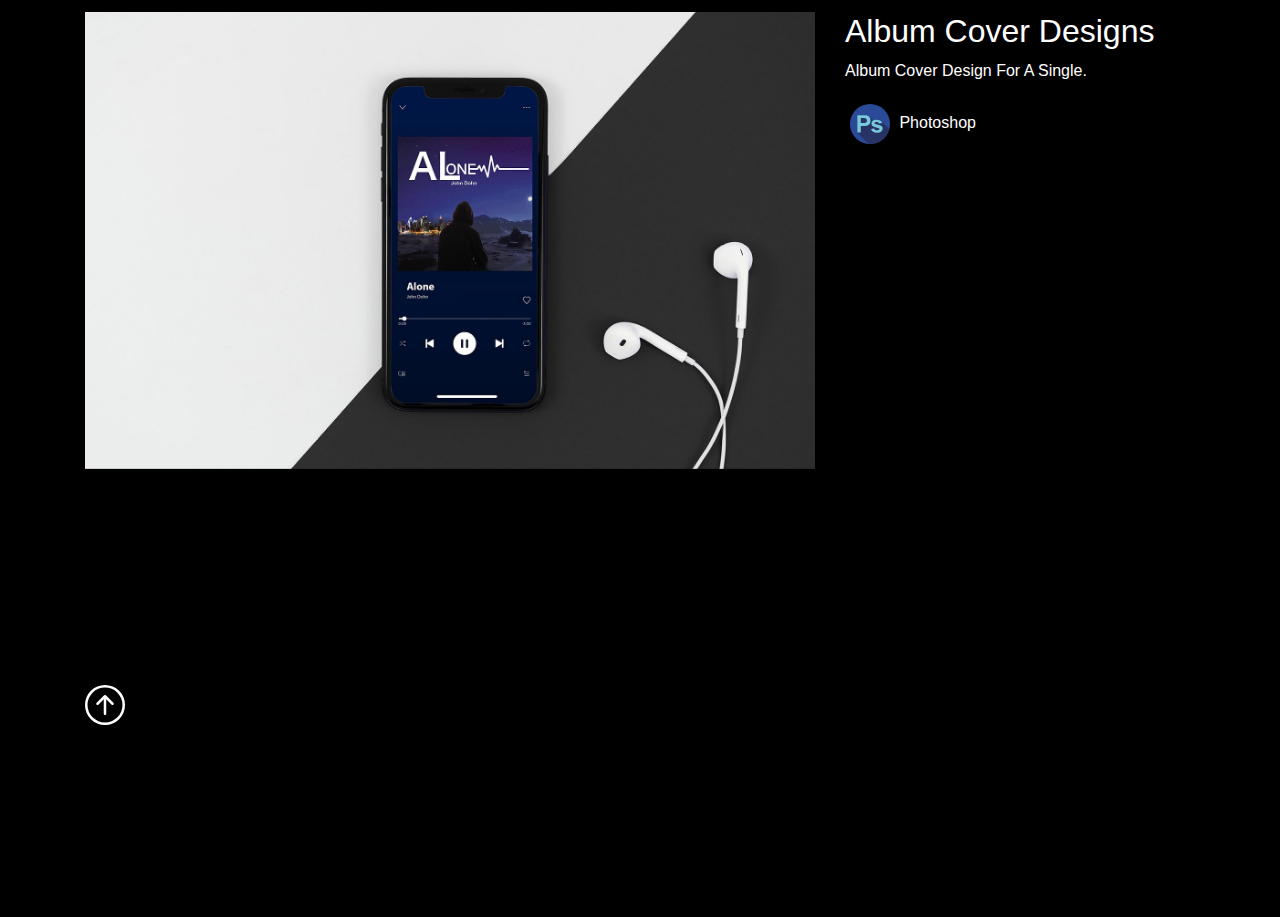
==== commit 438bb963: "Update works.html" ====
--- a/projects/works.html
+++ b/projects/works.html
@@ -302,7 +302,7 @@
                         <!-- Carousel Item Active -->
                         <div class="carousel-item active">
 
-                            <img id="img1" src="../images/works/logo-1.jpg" class="d-block w-100" alt="LOGO-1"
+                            <img id="img1" src="../images/works/logo-4.jpg" class="d-block w-100" alt="LOGO-1"
                                 data-interval="1000">
 
                             <br>
@@ -317,7 +317,7 @@
                         <!-- Carousel Item -->
                         <div class="carousel-item">
 
-                            <img id="img1" src="../images/works/logo-2.jpg" class="d-block w-100" alt="LOGO-2"
+                            <img id="img1" src="../images/works/logo-7.jpg" class="d-block w-100" alt="LOGO-2"
                                 data-interval="1000">
 
                             <br>
@@ -325,14 +325,14 @@
                             <!-- Slide Caption -->
                             <div class="carousel-2-caption">
                                 <h6>Logo 2</h6>
-                                <p>Limo soda drink.</p>
-                            </div>
-                        </div>
-
-                        <!-- Carousel Item -->
-                        <div class="carousel-item">
-
-                            <img id="img1" src="../images/works/logo-3.jpg" class="d-block w-100" alt="LOGO-3"
+                                <p>LoCoin treading application.</p>
+                            </div>
+                        </div>
+
+                        <!-- Carousel Item -->
+                        <div class="carousel-item">
+
+                            <img id="img1" src="../images/works/logo-6.jpg" class="d-block w-100" alt="LOGO-2"
                                 data-interval="1000">
 
                             <br>
@@ -340,14 +340,14 @@
                             <!-- Slide Caption -->
                             <div class="carousel-2-caption">
                                 <h6>Logo 3</h6>
-                                <p>Hulk Gym.</p>
-                            </div>
-                        </div>
-
-                        <!-- Carousel Item -->
-                        <div class="carousel-item">
-
-                            <img id="img1" src="../images/works/logo-4.jpg" class="d-block w-100" alt="LOGO-4"
+                                <p>Limo soda drink.</p>
+                            </div>
+                        </div>
+
+                        <!-- Carousel Item -->
+                        <div class="carousel-item">
+
+                            <img id="img1" src="../images/works/logo-5.jpg" class="d-block w-100" alt="LOGO-3"
                                 data-interval="1000">
 
                             <br>
@@ -355,7 +355,50 @@
                             <!-- Slide Caption -->
                             <div class="carousel-2-caption">
                                 <h6>Logo 4</h6>
+                                <p>Hulk Gym.</p>
+                            </div>
+                        </div>
+
+                        <!-- Carousel Item -->
+                        <div class="carousel-item">
+
+                            <img id="img1" src="../images/works/logo-3.jpg" class="d-block w-100" alt="LOGO-4"
+                                data-interval="1000">
+
+                            <br>
+
+                            <!-- Slide Caption -->
+                            <div class="carousel-2-caption">
+                                <h6>Logo 5</h6>
                                 <p>Fish and Chips seafood. Combining shapes of fish and chips.</p>
+                            </div>
+                        </div>
+
+                        <!-- Carousel Item -->
+                        <div class="carousel-item">
+
+                            <img id="img1" src="../images/works/logo-1.jpg" class="d-block w-100" alt="LOGO-4"
+                                data-interval="1000">
+                            <br>
+
+                            <!-- Slide Caption -->
+                            <div class="carousel-2-caption">
+                                <h6>Logo 6</h6>
+                                <p>Fastfood restaurant.</p>
+                            </div>
+                        </div>
+
+                        <!-- Carousel Item -->
+                        <div class="carousel-item">
+
+                            <img id="img1" src="../images/works/logo-2.jpg" class="d-block w-100" alt="LOGO-4"
+                                data-interval="1000">
+                            <br>
+
+                            <!-- Slide Caption -->
+                            <div class="carousel-2-caption">
+                                <h6>Logo 7</h6>
+                                <p>Bank.</p>
                             </div>
                         </div>
 
@@ -455,77 +498,36 @@
         <br>
 
 
-        <!-- MOBILE APP -->
+        <!-- WEBSITE 2 -->
 
         <!-- Work Text -->
         <div class="row">
-
-
-
             <!-- Carousel -->
             <div class="col-md-8">
-                <div id="carousel-4" class="carousel slide" data-ride="carousel">
+                <div id="carousel-3" class="carousel slide" data-ride="carousel">
                     <div class="carousel-inner">
 
                         <!-- Carousel Item Active -->
                         <div class="carousel-item active">
 
-                            <img id="img1" src="../images/works/app.jpg" class="d-block w-100" alt="APP-1"
-                                data-interval="1000">
-
-                            <br>
-
-                            <!-- Slide Caption -->
-                            <div class="carousel-4-caption">
-                                <h6>Application 1</h6>
-                                <p>Gym Application.</p>
-                            </div>
-                        </div>
-
-                        <!-- Carousel Item -->
-                        <div class="carousel-item">
-
-                            <img id="img1" src="../images/works/bank-5.jpg" class="d-block w-100" alt="APP-2"
-                                data-interval="1000">
-
-                            <br>
-
-                            <!-- Slide Caption -->
-                            <div class="carousel-4-caption">
-                                <h6>Application 2</h6>
-                                <p>Bank Application.</p>
-                            </div>
-                        </div>
-
-                    </div> <!-- Carousel Inner Tag-->
-
-                    <!-- Carousel Controls -->
-                    <a class="carousel-control-prev" href="#carousel-4" role="button" data-slide="prev">
-                        <span class="carousel-control-prev-icon" aria-hidden="true"></span>
-                        <span class="sr-only">Previous</span>
-                    </a>
-                    <a class="carousel-control-next" href="#carousel-4" role="button" data-slide="next">
-                        <span class="carousel-control-next-icon" aria-hidden="true"></span>
-                        <span class="sr-only">Next</span>
-                    </a>
+                            <img id="img1" src="../images/works/mockup-2.gif" class="d-block w-100" alt="WEBSITE"
+                                data-interval="1000">
+                        </div>
+                    </div>
                 </div> <!-- Carousel tag -->
             </div> <!-- md-8 tag-->
-
+            <br>
             <div class="col-md-4">
 
-                <h2>Mobile Application Designs</h2>
-                <p>Different designs for mobile apps.</p>
+                <h2>Website Designs</h2>
+                <p>LoCoin trading app main design.</p>
 
                 <!-- Tools List -->
                 <ul class="work__list" style="list-style-type:none; list-style: none;">
-                    <li><img src="../images/photoshop.svg" class="tools-list">Photoshop</li>
+                    <li><img src="../images/photoshop.svg" class="tools-list"> Photoshop</li>
                 </ul>
 
                 <br>
-
-                <!-- Dynamic Text for Slides -->
-                <div id="text-3">
-                </div>
 
             </div> <!-- col-md-4 tag -->
         </div> <!-- row tag -->
@@ -541,14 +543,10 @@
         <br>
         <br>
 
-
-
-        <!-- POSTER -->
+        <!-- WEBSITE 2 -->
 
         <!-- Work Text -->
         <div class="row">
-
-
 
             <!-- Carousel -->
             <div class="col-md-8">
@@ -558,51 +556,25 @@
                         <!-- Carousel Item Active -->
                         <div class="carousel-item active">
 
-                            <img id="img1" src="../images/works/poster-1.JPG" class="d-block w-100" alt="POSTER-1"
+                            <img id="img1" src="../images/works/mockup-22.gif" class="d-block w-100" alt="POSTER-1"
                                 data-interval="1000">
 
                             <br>
 
                             <!-- Slide Caption -->
                             <div class="carousel-5-caption">
-                                <h6>Poster 1</h6>
-                                <p>Music Concert Poster.</p>
-                            </div>
-                        </div>
-
-                        <!-- Carousel Item -->
-                        <div class="carousel-item">
-
-                            <img id="img1" src="../images/works/poster-2.jpg" class="d-block w-100" alt="POSTER-2"
-                                data-interval="1000">
-
-                            <br>
-
-                            <!-- Slide Caption -->
-                            <div class="carousel-5-caption">
-                                <h6>Poster 2</h6>
-                                <p>Movie.</p>
-                            </div>
-                        </div>
-
+                                <h6>Locoin</h6>
+                                <p>Trading app.</p>
+                            </div>
+                        </div>
                     </div> <!-- Carousel Inner Tag-->
-
-                    <!-- Carousel Controls -->
-                    <a class="carousel-control-prev" href="#carousel-5" role="button" data-slide="prev">
-                        <span class="carousel-control-prev-icon" aria-hidden="true"></span>
-                        <span class="sr-only">Previous</span>
-                    </a>
-                    <a class="carousel-control-next" href="#carousel-5" role="button" data-slide="next">
-                        <span class="carousel-control-next-icon" aria-hidden="true"></span>
-                        <span class="sr-only">Next</span>
-                    </a>
                 </div> <!-- Carousel tag -->
             </div> <!-- md-8 tag-->
 
             <div class="col-md-4">
 
-                <h2>Poster Designs</h2>
-                <p>Different designs for posters.</p>
+                <h2>Website Designs</h2>
+                <p>LoCoin trading app alternative design.</p>
 
                 <!-- Tools List -->
                 <ul class="work__list" style="list-style-type:none; list-style: none;">
@@ -620,6 +592,94 @@
         </div> <!-- row tag -->
 
 
+
+        <br>
+        <br>
+        <br>
+        <br>
+        <br>
+        <br>
+        <br>
+        <br>
+        <br>
+
+
+
+        <!-- POSTER -->
+
+        <!-- Work Text -->
+        <div class="row">
+
+            <!-- Carousel -->
+            <div class="col-md-8">
+                <div id="carousel-5" class="carousel slide" data-ride="carousel">
+                    <div class="carousel-inner">
+
+                        <!-- Carousel Item Active -->
+                        <div class="carousel-item active">
+
+                            <img id="img1" src="../images/works/poster-1.JPG" class="d-block w-100" alt="POSTER-1"
+                                data-interval="1000">
+
+                            <br>
+
+                            <!-- Slide Caption -->
+                            <div class="carousel-5-caption">
+                                <h6>Poster 1</h6>
+                                <p>Music Concert Poster.</p>
+                            </div>
+                        </div>
+
+                        <!-- Carousel Item -->
+                        <div class="carousel-item">
+
+                            <img id="img1" src="../images/works/poster-2.jpg" class="d-block w-100" alt="POSTER-2"
+                                data-interval="1000">
+
+                            <br>
+
+                            <!-- Slide Caption -->
+                            <div class="carousel-5-caption">
+                                <h6>Poster 2</h6>
+                                <p>Movie.</p>
+                            </div>
+                        </div>
+
+                    </div> <!-- Carousel Inner Tag-->
+
+                    <!-- Carousel Controls -->
+                    <a class="carousel-control-prev" href="#carousel-5" role="button" data-slide="prev">
+                        <span class="carousel-control-prev-icon" aria-hidden="true"></span>
+                        <span class="sr-only">Previous</span>
+                    </a>
+                    <a class="carousel-control-next" href="#carousel-5" role="button" data-slide="next">
+                        <span class="carousel-control-next-icon" aria-hidden="true"></span>
+                        <span class="sr-only">Next</span>
+                    </a>
+                </div> <!-- Carousel tag -->
+            </div> <!-- md-8 tag-->
+
+            <div class="col-md-4">
+
+                <h2>Poster Designs</h2>
+                <p>Different designs for posters.</p>
+
+                <!-- Tools List -->
+                <ul class="work__list" style="list-style-type:none; list-style: none;">
+                    <li><img src="../images/photoshop.svg" class="tools-list"> Photoshop</li>
+                    <li><img src="../images/indesign.svg" class="tools-list"> InDesign</li>
+                </ul>
+
+                <br>
+
+                <!-- Dynamic Text for Slides -->
+                <div id="text-5">
+                </div>
+
+            </div> <!-- col-md-4 tag -->
+        </div> <!-- row tag -->
+
+
         <br>
         <br>
         <br>
@@ -781,31 +841,85 @@
 
             <!-- Carousel -->
             <div class="col-md-8">
-                <div id="carousel-8" class="carousel slide" data-ride="carousel">
+                <div id="carousel-66" class="carousel slide" data-ride="carousel">
                     <div class="carousel-inner">
 
                         <!-- Carousel Item Active -->
                         <div class="carousel-item active">
 
-                            <img id="img1" src="../images/works/menu.jpg" class="d-block w-100" alt="MENU"
-                                data-interval="1000">
-                        </div>
-                    </div>
+                            <img id="img1" src="../images/works/menu.jpg" class="d-block w-100" alt="MAG-1"
+                                data-interval="1000">
+
+                            <br>
+
+                            <!-- Slide Caption -->
+                            <div class="carousel-6-caption">
+                                <h6>Menu 1</h6>
+                                <p>Coffeeshop.</p>
+                            </div>
+                        </div>
+
+                        <!-- Carousel Item -->
+                        <div class="carousel-item">
+
+                            <img id="img1" src="../images/works/menu-2.jpg" class="d-block w-100" alt="MAG-2"
+                                data-interval="1000">
+
+                            <br>
+
+                            <!-- Slide Caption -->
+                            <div class="carousel-6-caption">
+                                <h6>Menu 2</h6>
+                                <p>Fastfood Restaurant.</p>
+                            </div>
+                        </div>
+
+                        <!-- Carousel Item -->
+                        <div class="carousel-item">
+
+                            <img id="img1" src="../images/works/menu-3.jpg" class="d-block w-100" alt="MAG-2"
+                                data-interval="1000">
+
+                            <br>
+
+                            <!-- Slide Caption -->
+                            <div class="carousel-6-caption">
+                                <h6>Menu 2 - 2</h6>
+                                <p>Fastfood Restaurant.</p>
+                            </div>
+                        </div>
+
+                    </div> <!-- Carousel Inner Tag-->
+
+                    <!-- Carousel Controls -->
+                    <a class="carousel-control-prev" href="#carousel-66" role="button" data-slide="prev">
+                        <span class="carousel-control-prev-icon" aria-hidden="true"></span>
+                        <span class="sr-only">Previous</span>
+                    </a>
+                    <a class="carousel-control-next" href="#carousel-66" role="button" data-slide="next">
+                        <span class="carousel-control-next-icon" aria-hidden="true"></span>
+                        <span class="sr-only">Next</span>
+                    </a>
                 </div> <!-- Carousel tag -->
             </div> <!-- md-8 tag-->
-            <br>
+
             <div class="col-md-4">
 
-                <h2>Coffee shop Menu Designs</h2>
-                <p>Coffee shop menu design.</p>
+                <h2>Menu Designs</h2>
+                <p>Fast food and Coffeeshop menu designs.</p>
 
                 <!-- Tools List -->
                 <ul class="work__list" style="list-style-type:none; list-style: none;">
+                    <li><img src="../images/indesign.svg" class="tools-list"> InDesign</li>
                     <li><img src="../images/photoshop.svg" class="tools-list"> Photoshop</li>
-                    <li><img src="../images/indesign.svg" class="tools-list"> InDesign</li>
+
                 </ul>
 
                 <br>
+
+                <!-- Dynamic Text for Slides -->
+                <div id="text-6">
+                </div>
 
             </div> <!-- col-md-4 tag -->
         </div> <!-- row tag -->
@@ -927,8 +1041,8 @@
                         <div class="carousel-item active">
 
                             <img id="img1" src="../images/works/coupon.jpg" class="d-block w-100" alt="COUPON"
-                                data-interval="1000">
-                        </div>
+                                data-interval="500">
+            0            </div>
                     </div>
                 </div> <!-- Carousel tag -->
             </div> <!-- md-8 tag-->
@@ -1156,4 +1270,4 @@
     </script>
 </body>
 
-</html>+</html>
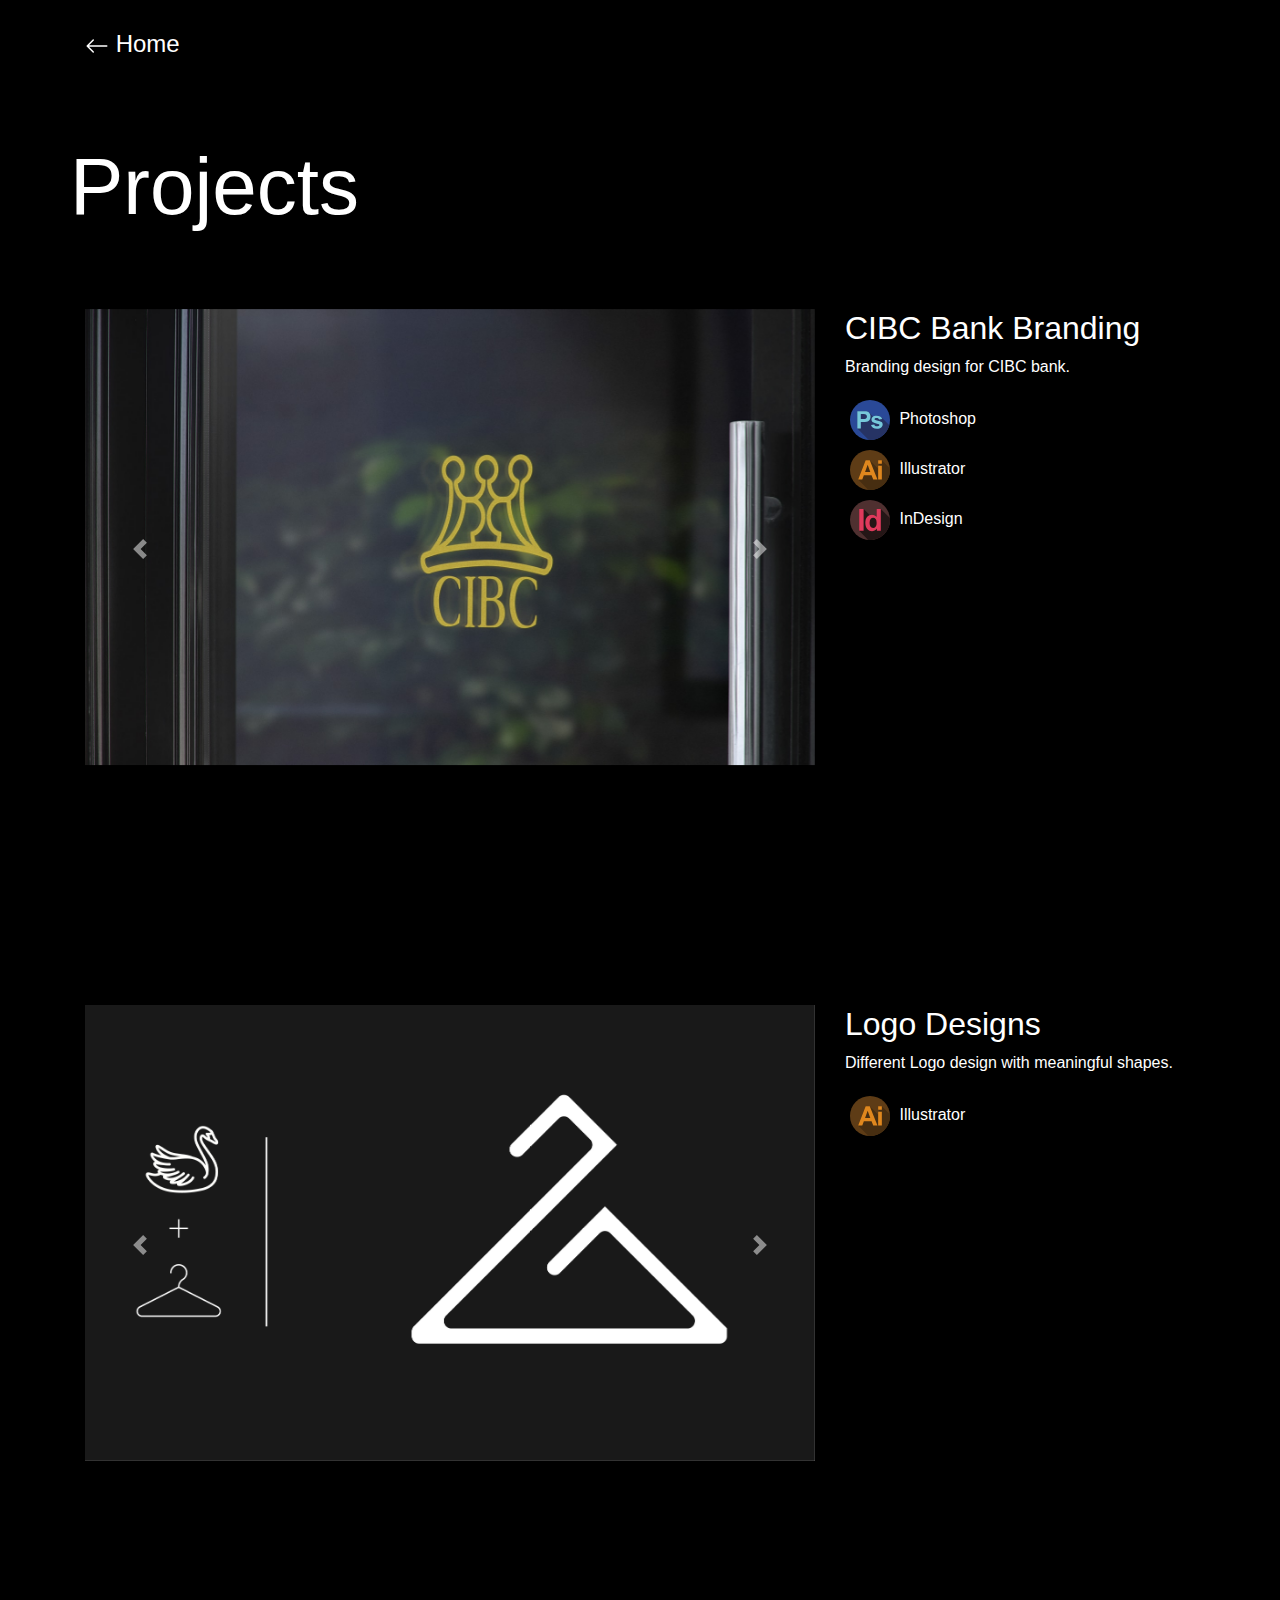
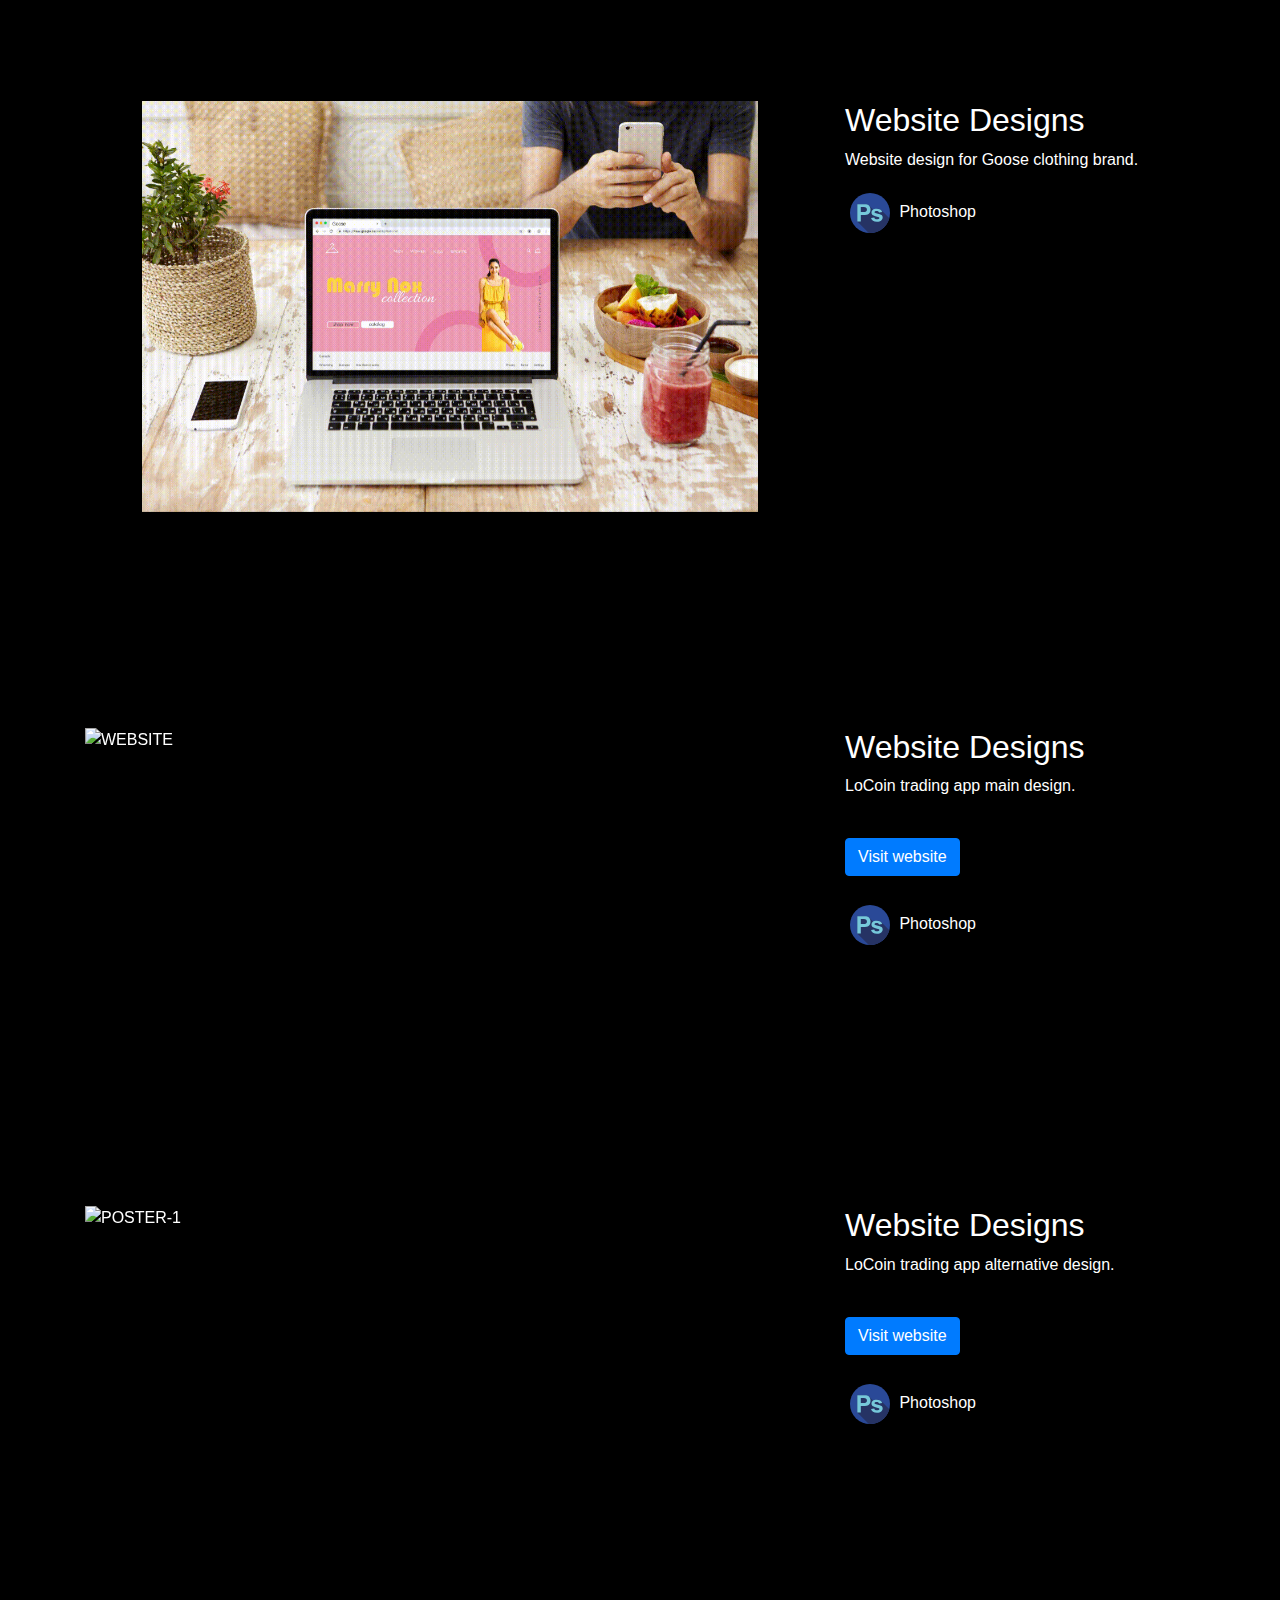
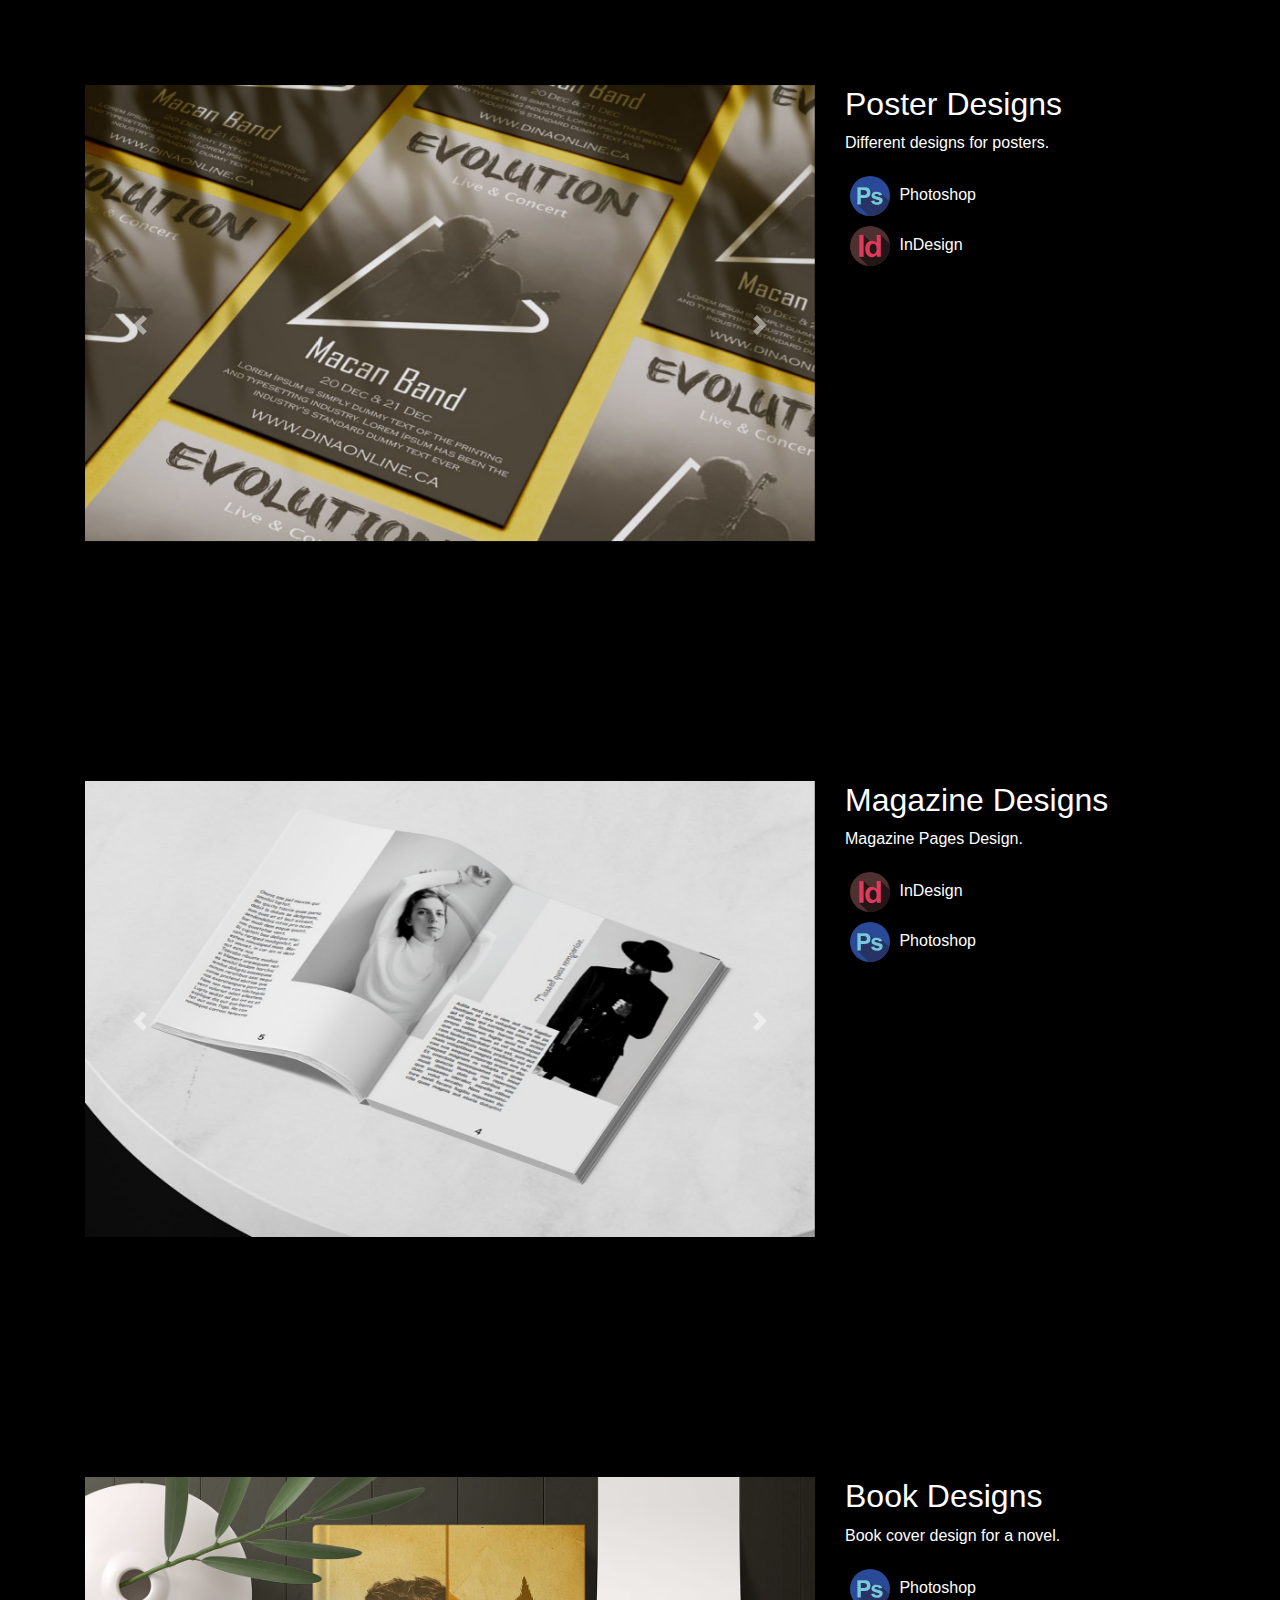
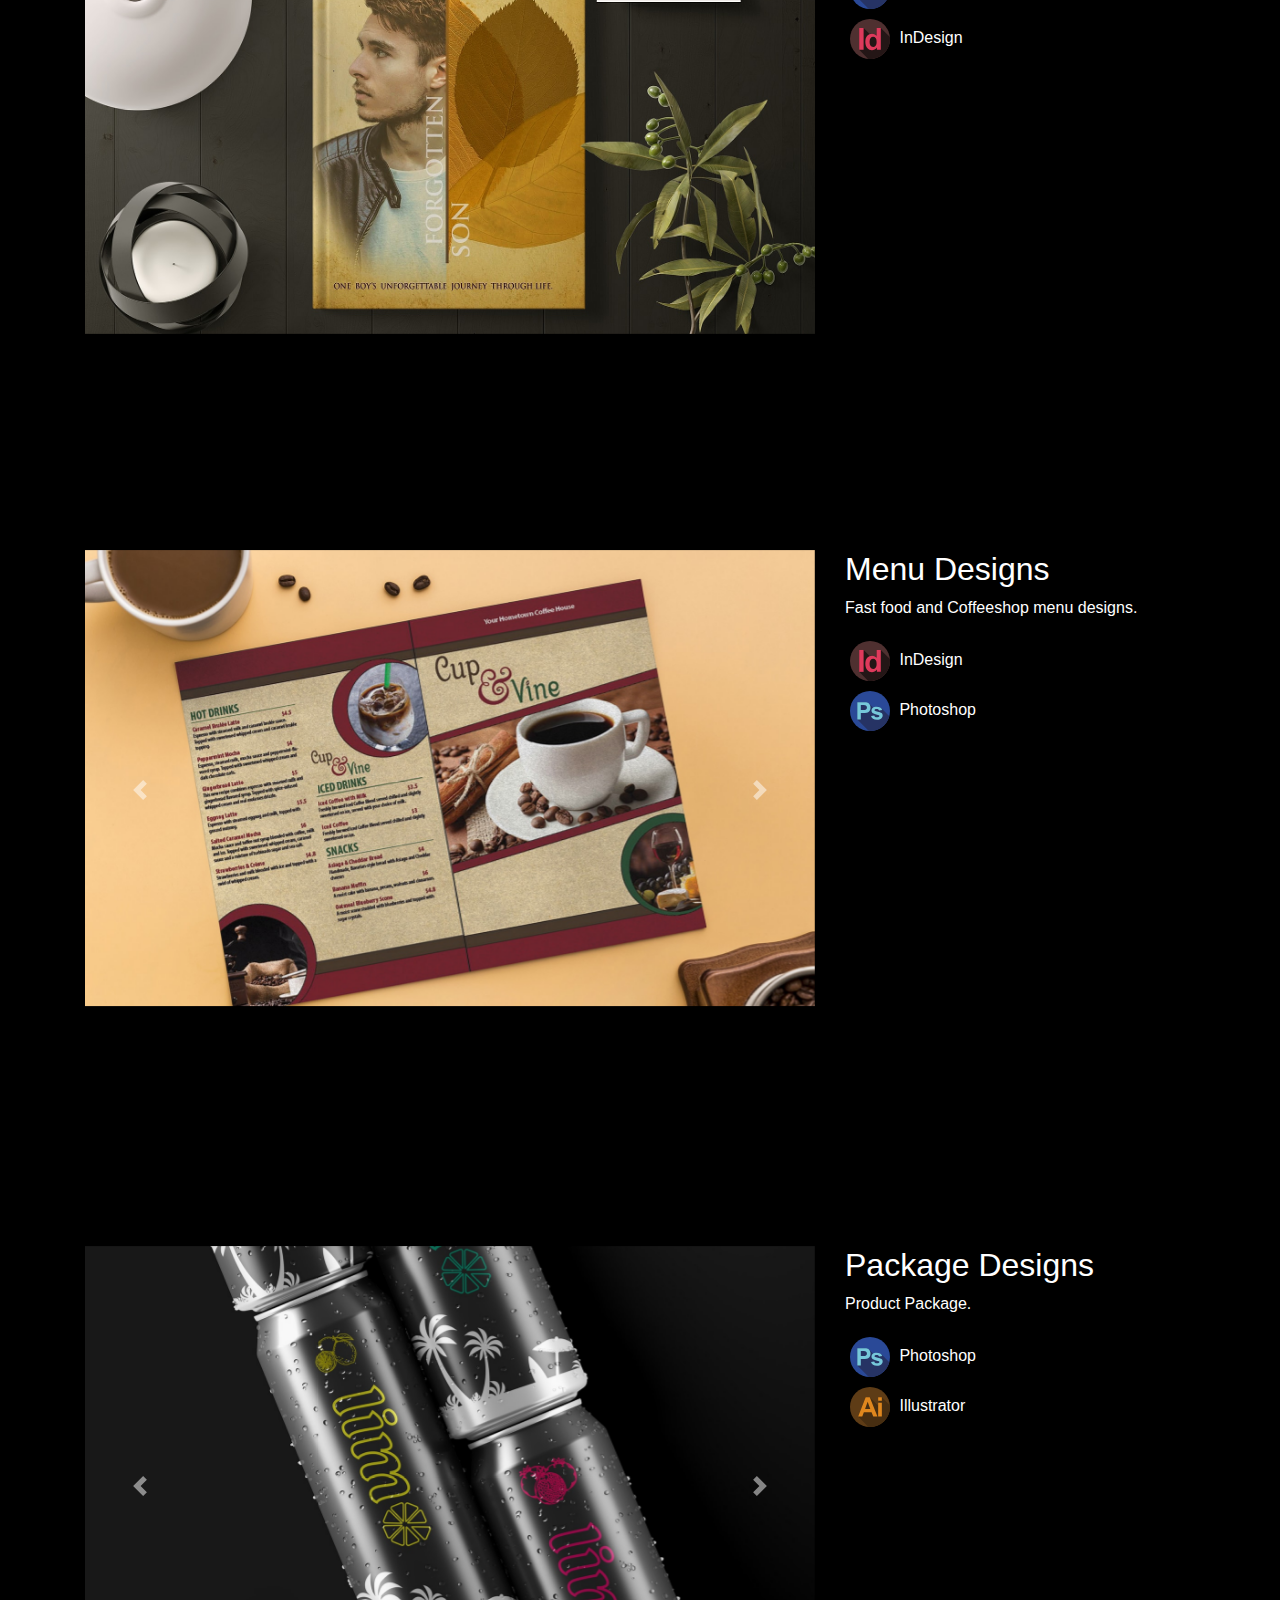
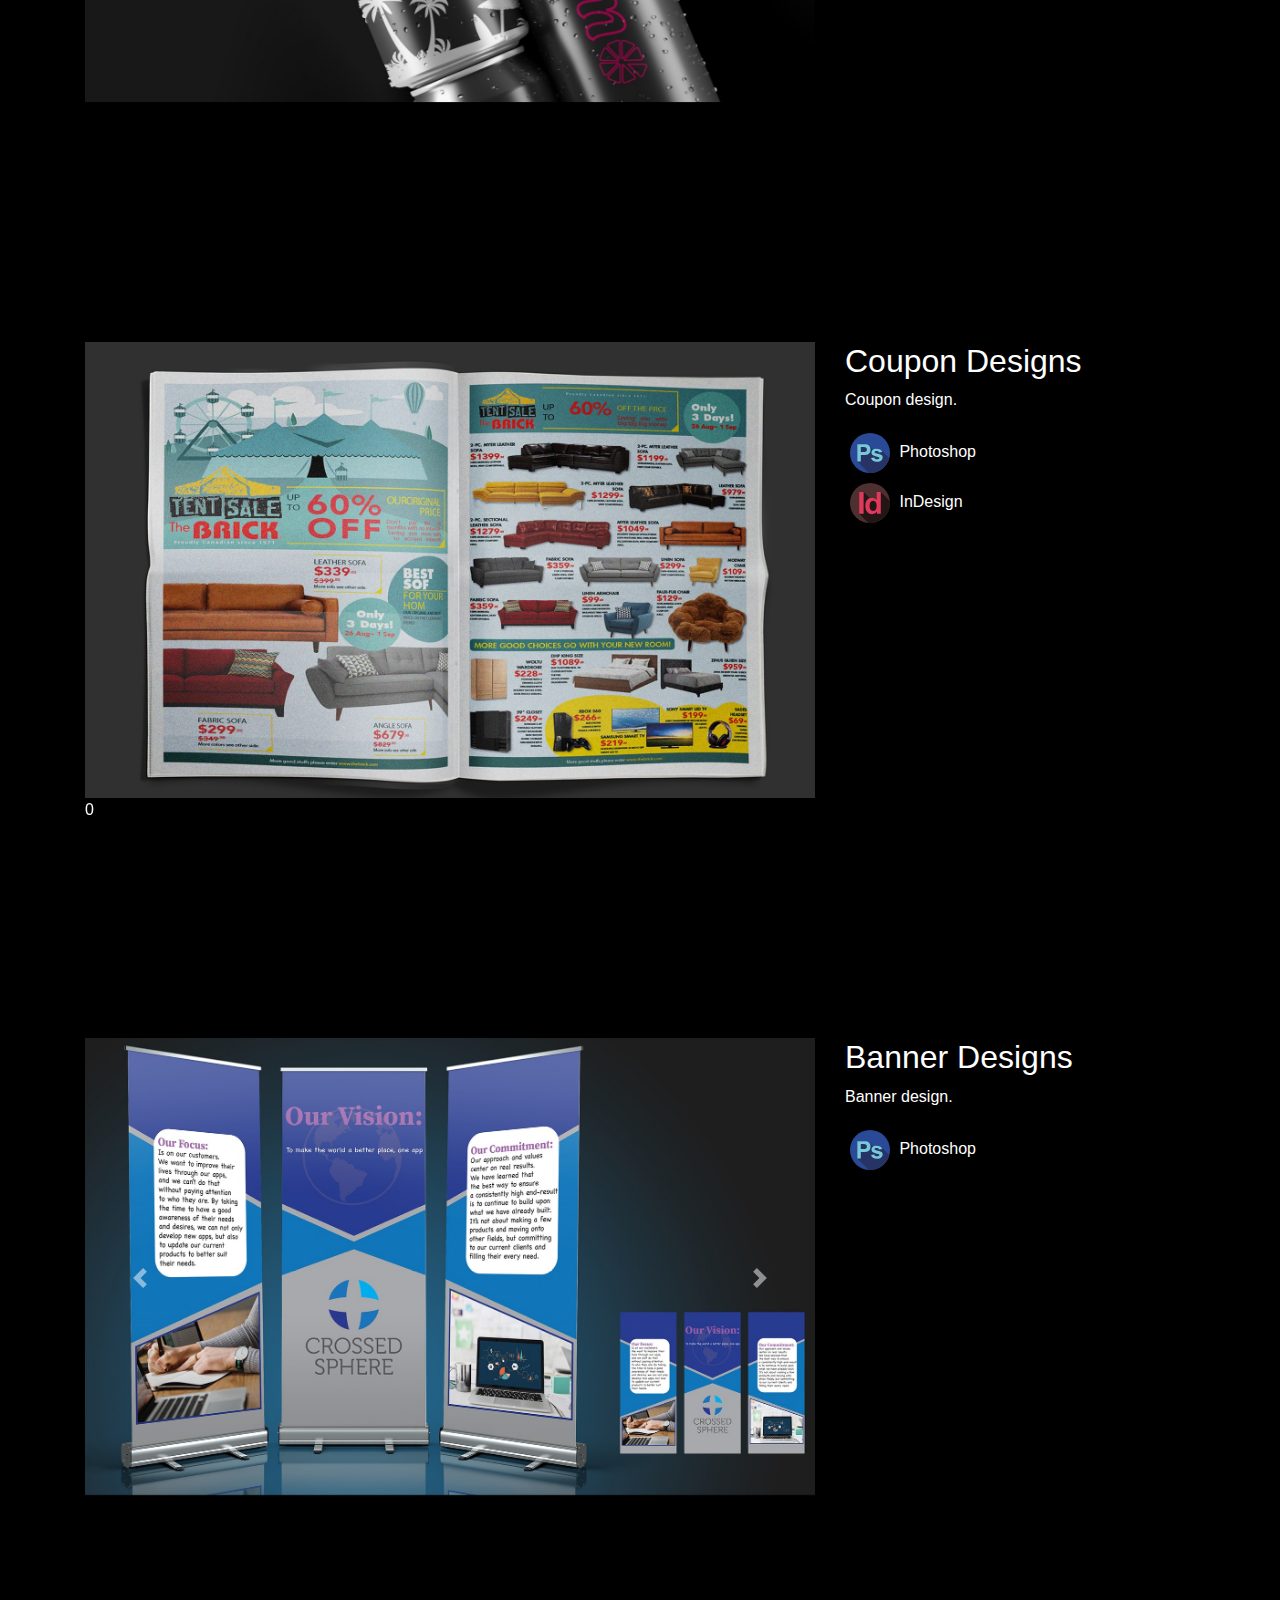
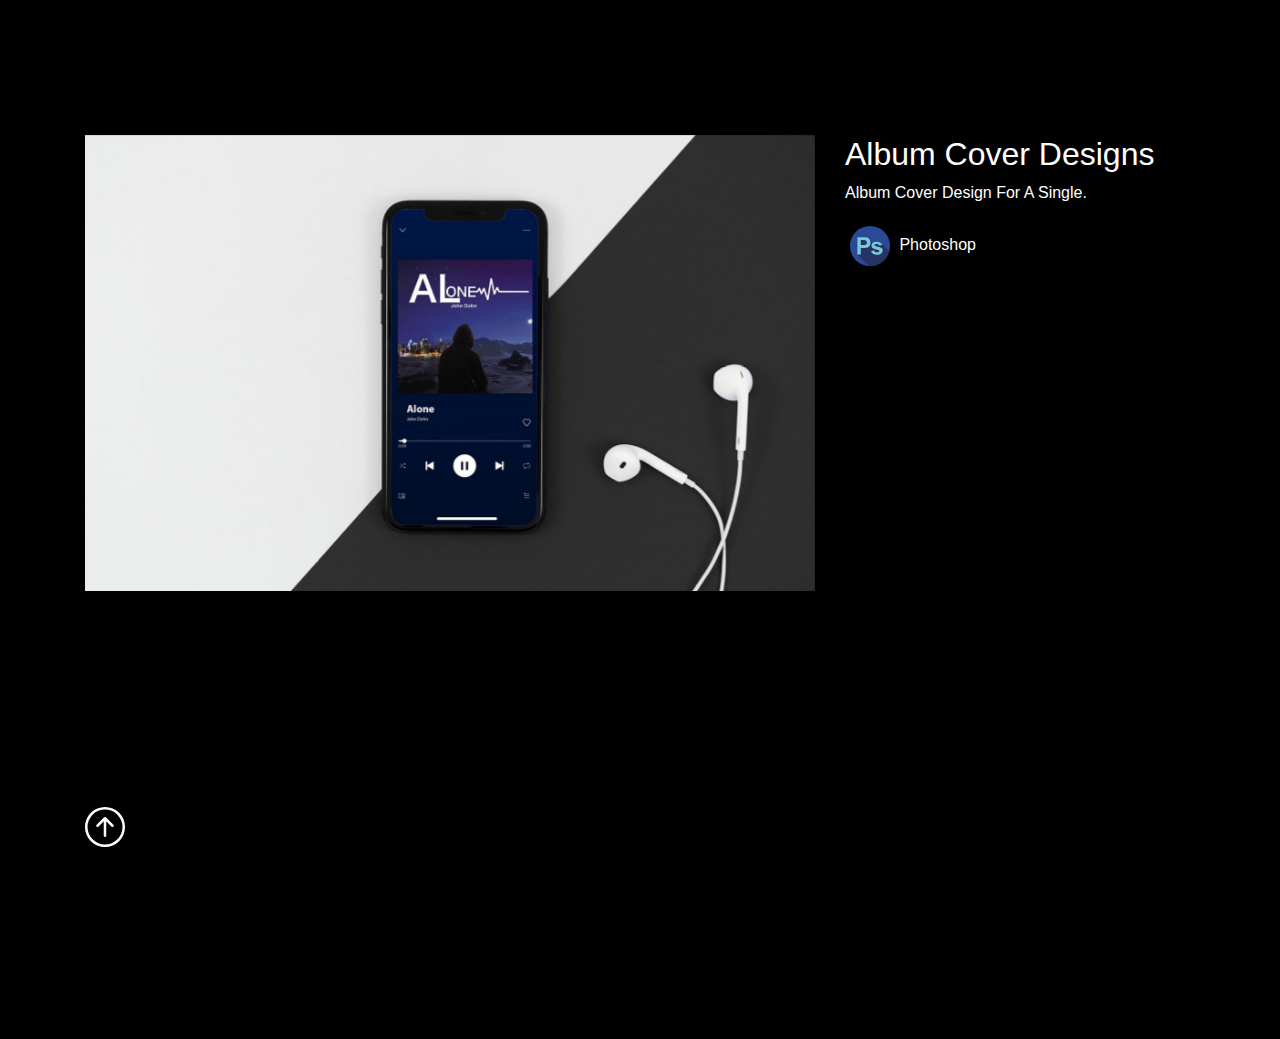
==== commit ec68f710: "Update works.html" ====
--- a/projects/works.html
+++ b/projects/works.html
@@ -521,6 +521,7 @@
 
                 <h2>Website Designs</h2>
                 <p>LoCoin trading app main design.</p>
+                <a href="https://mojtabanourani2000.github.io/locoin/"><button class="btn btn-primary my-4">Visit website</button></a>
 
                 <!-- Tools List -->
                 <ul class="work__list" style="list-style-type:none; list-style: none;">
@@ -561,11 +562,6 @@
 
                             <br>
 
-                            <!-- Slide Caption -->
-                            <div class="carousel-5-caption">
-                                <h6>Locoin</h6>
-                                <p>Trading app.</p>
-                            </div>
                         </div>
                     </div> <!-- Carousel Inner Tag-->
                 </div> <!-- Carousel tag -->
@@ -575,11 +571,11 @@
 
                 <h2>Website Designs</h2>
                 <p>LoCoin trading app alternative design.</p>
+                <a href="https://salarhoushvand.github.io/LoCoin/"><button class="btn btn-primary my-4">Visit website</button></a>
 
                 <!-- Tools List -->
                 <ul class="work__list" style="list-style-type:none; list-style: none;">
                     <li><img src="../images/photoshop.svg" class="tools-list"> Photoshop</li>
-                    <li><img src="../images/indesign.svg" class="tools-list"> InDesign</li>
                 </ul>
 
                 <br>
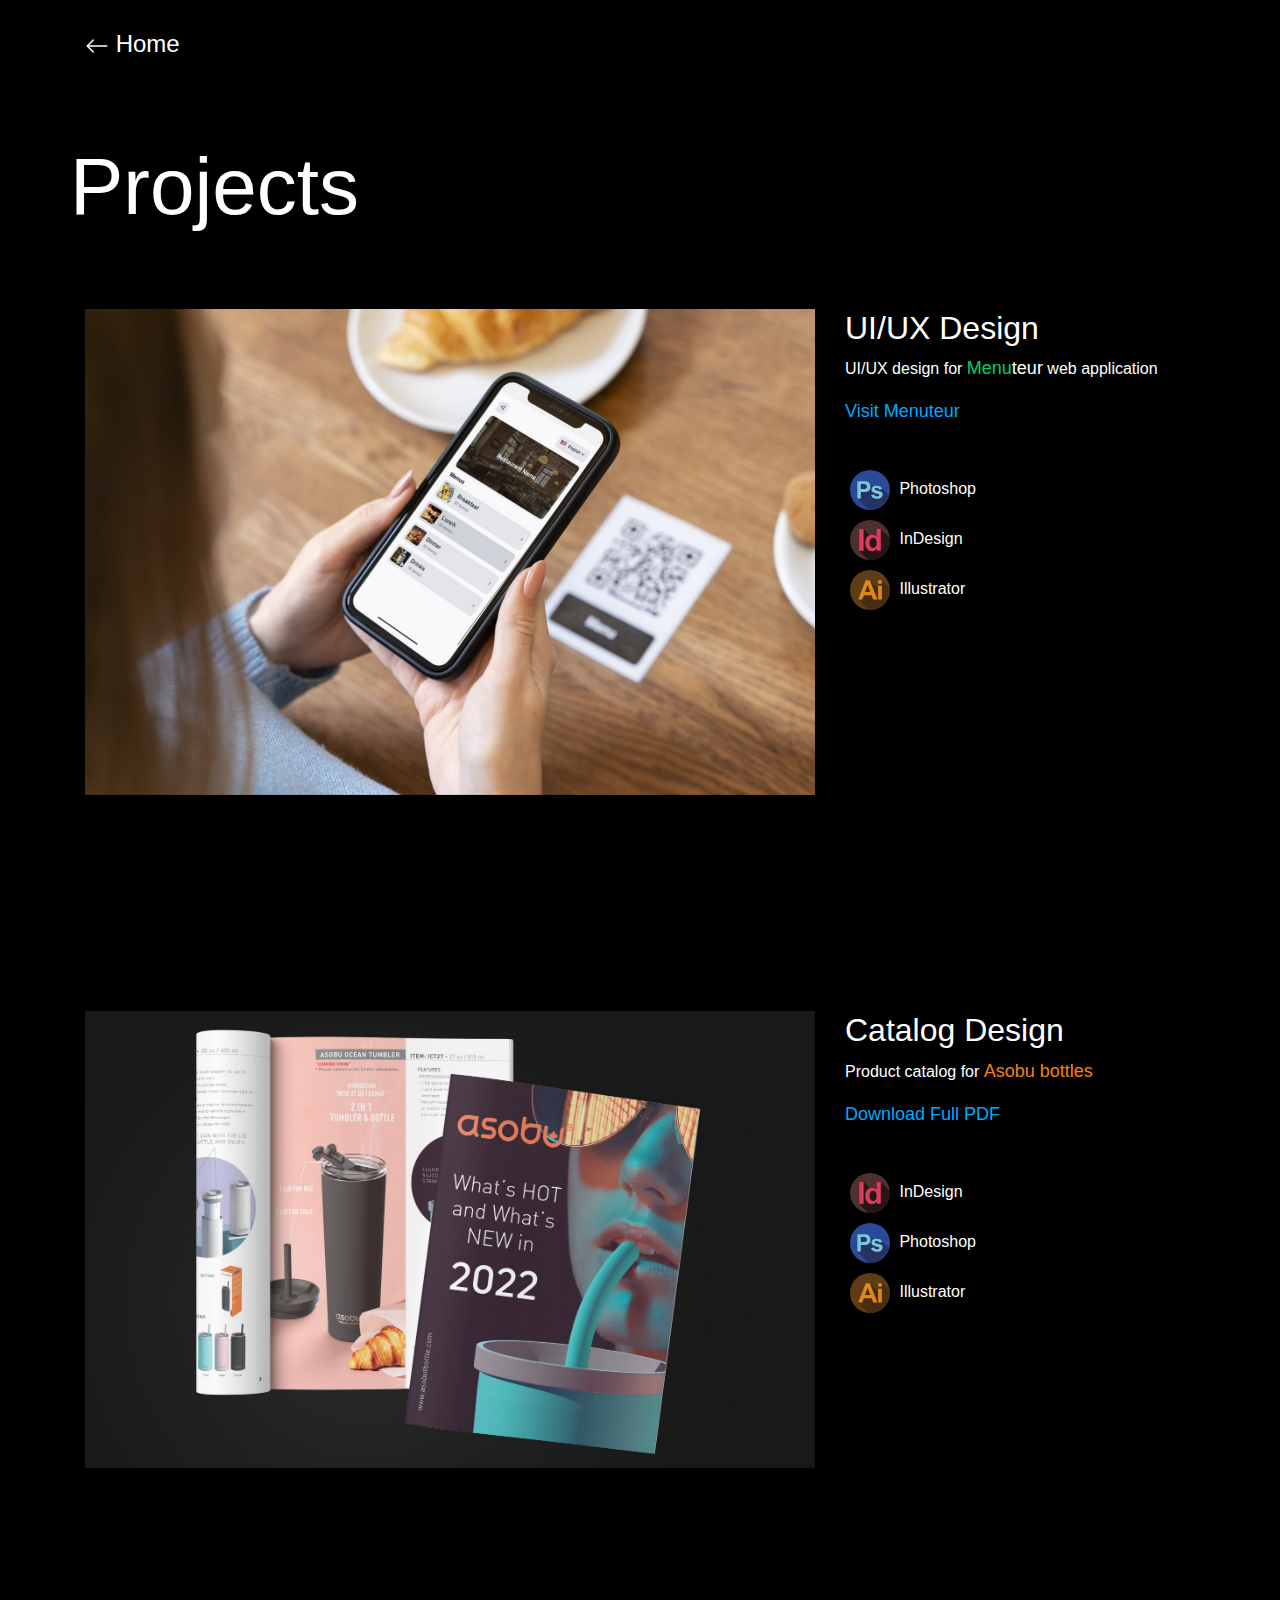
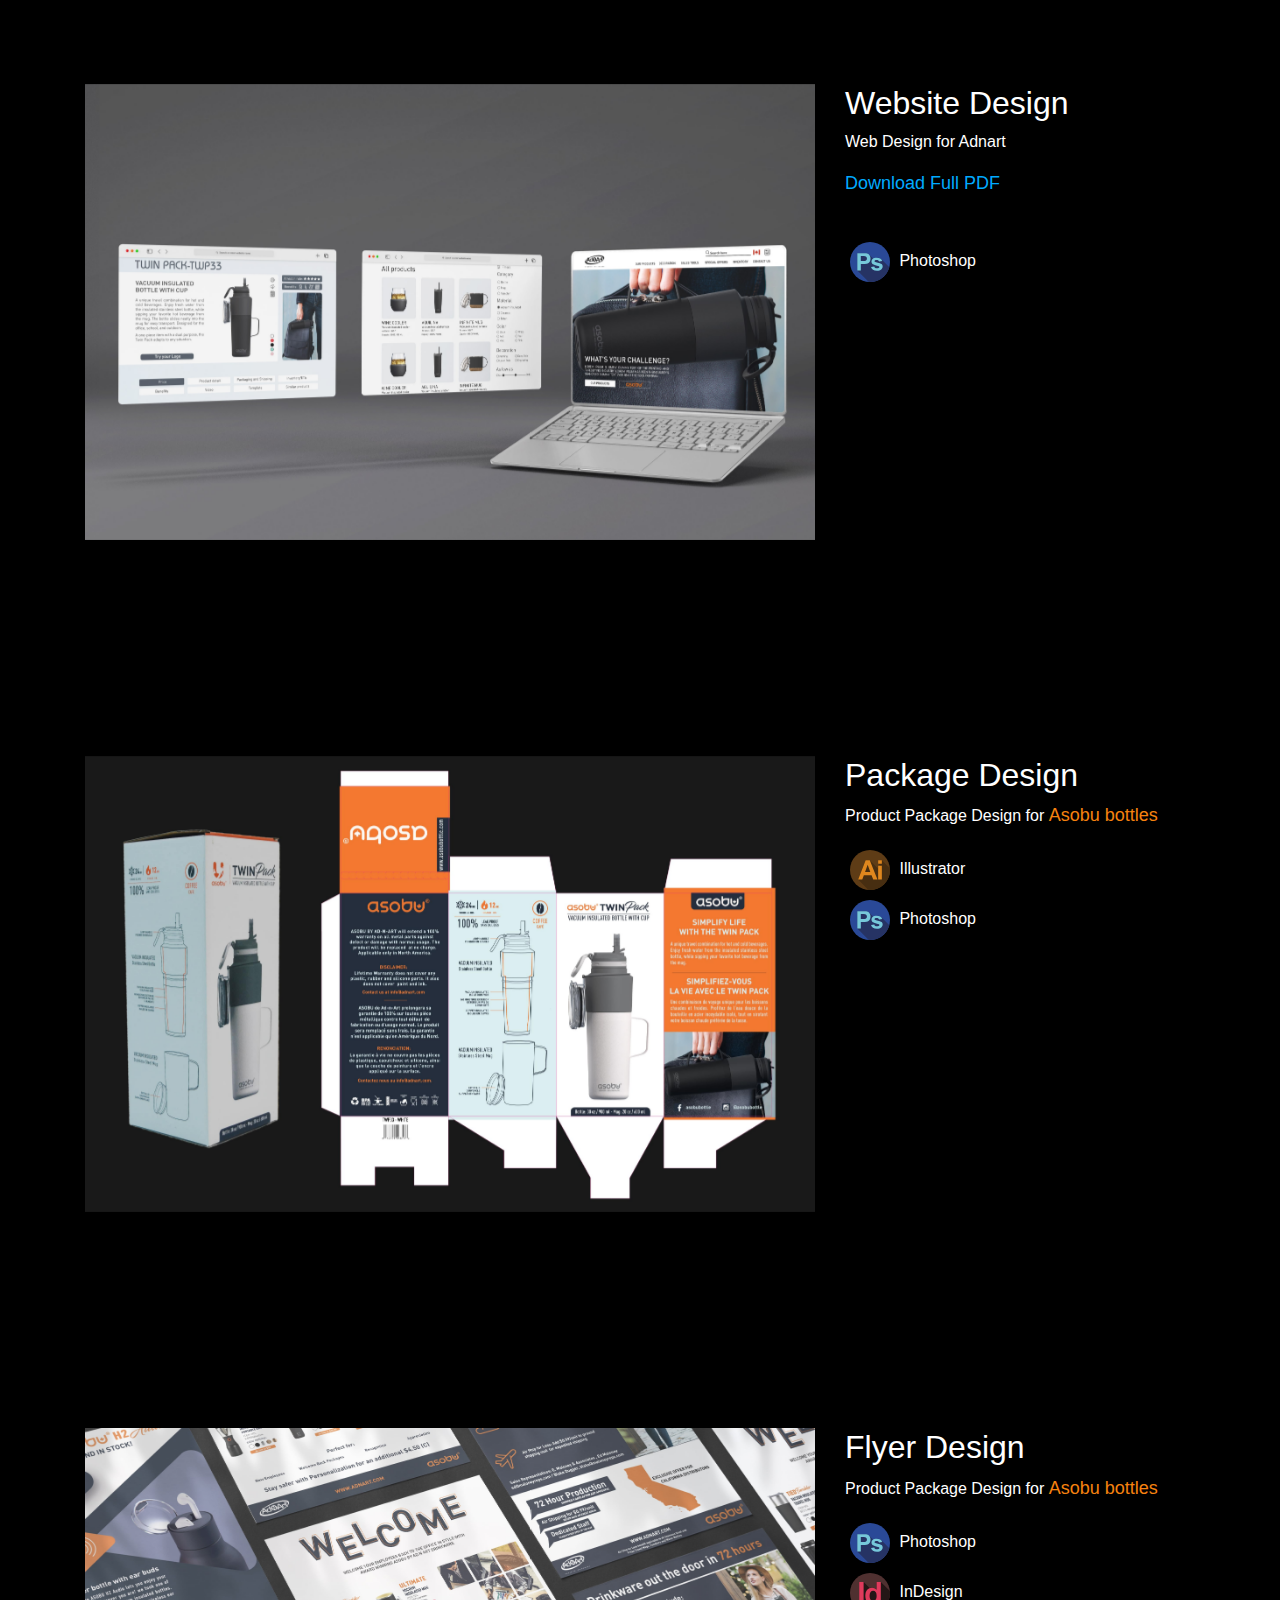
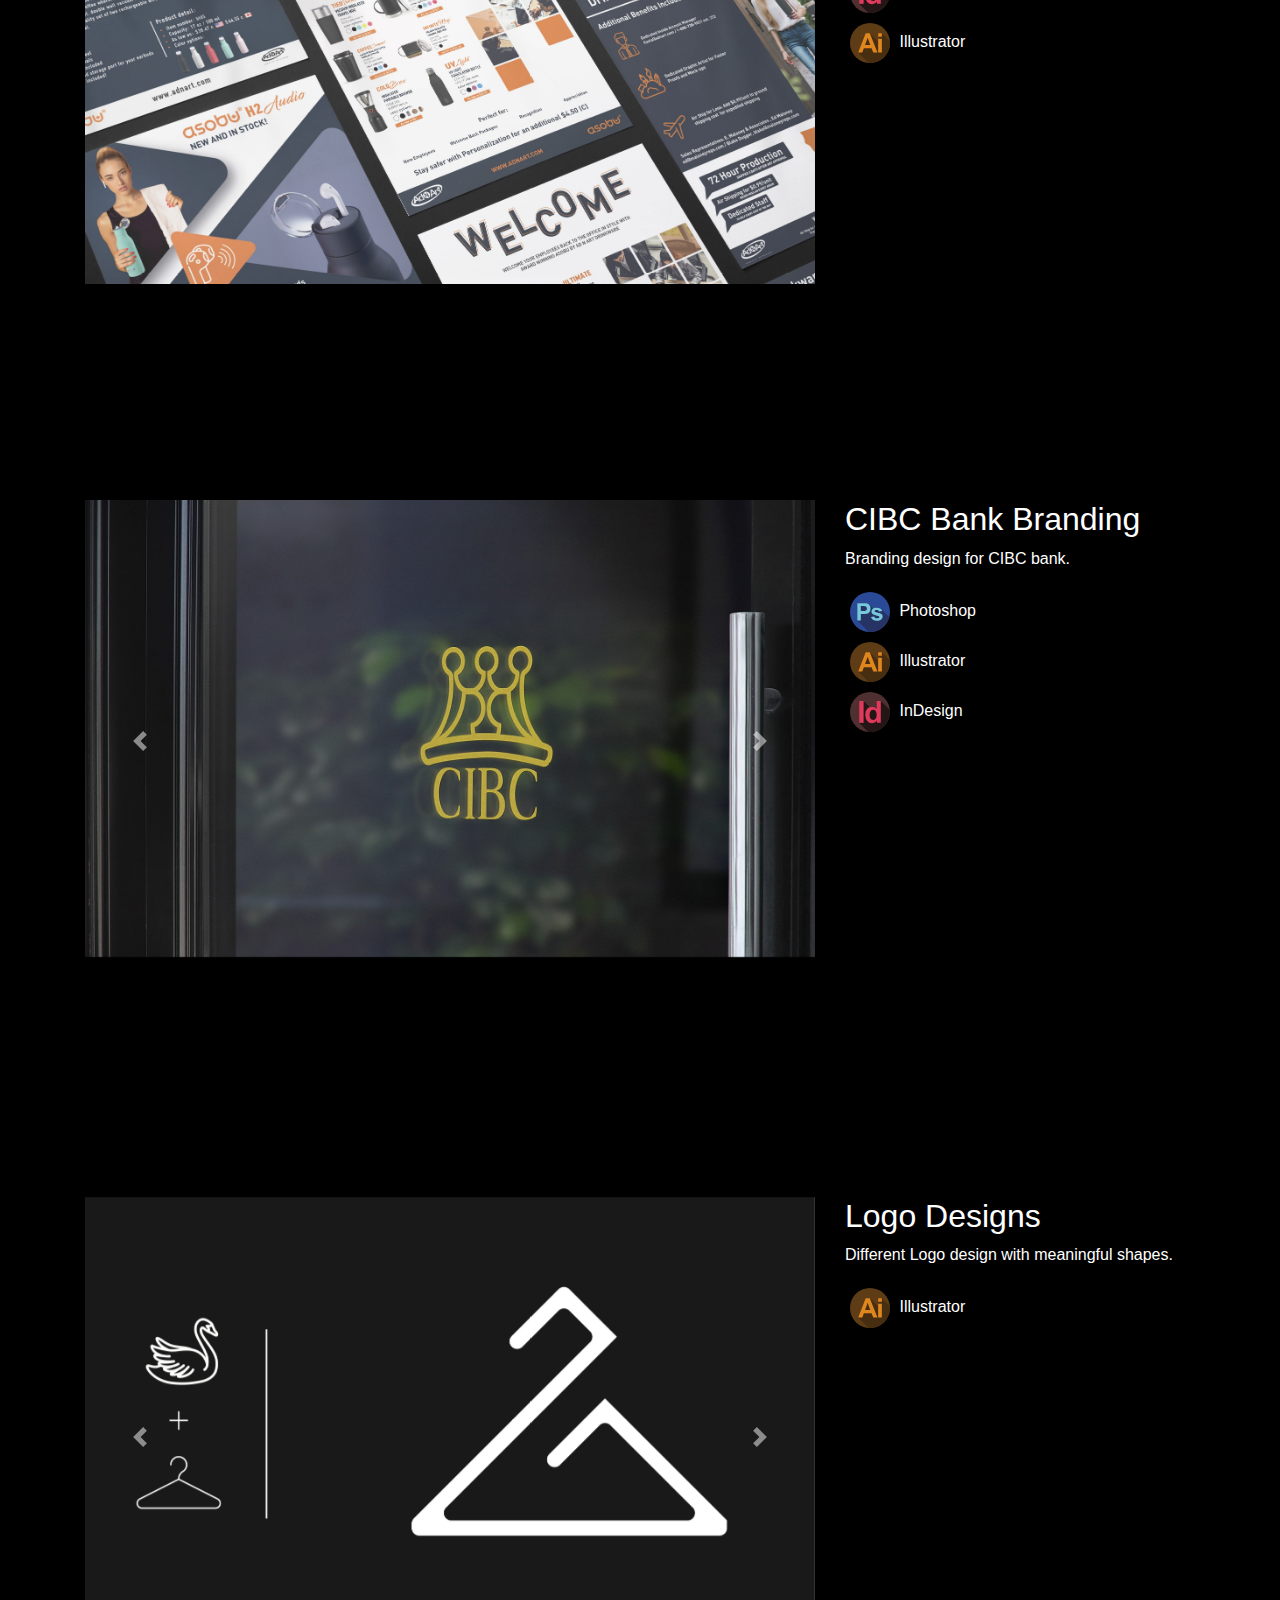
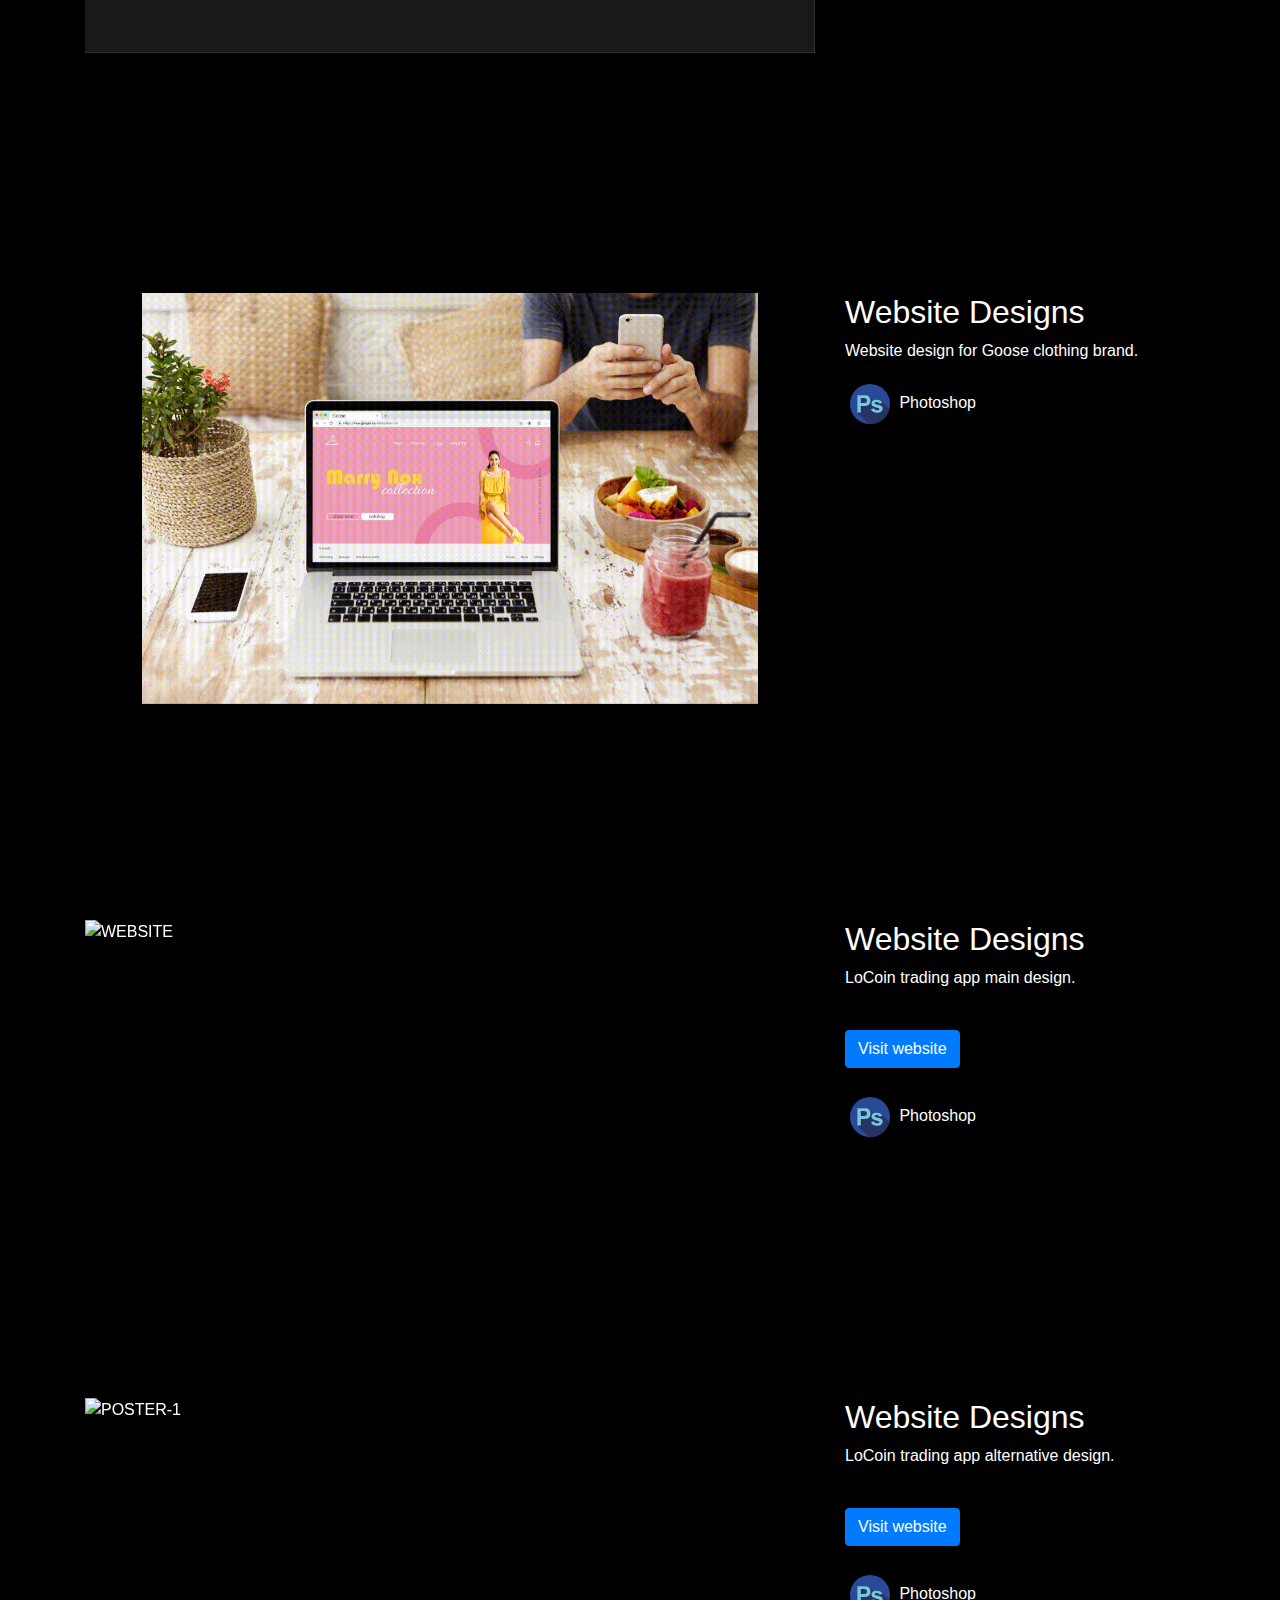
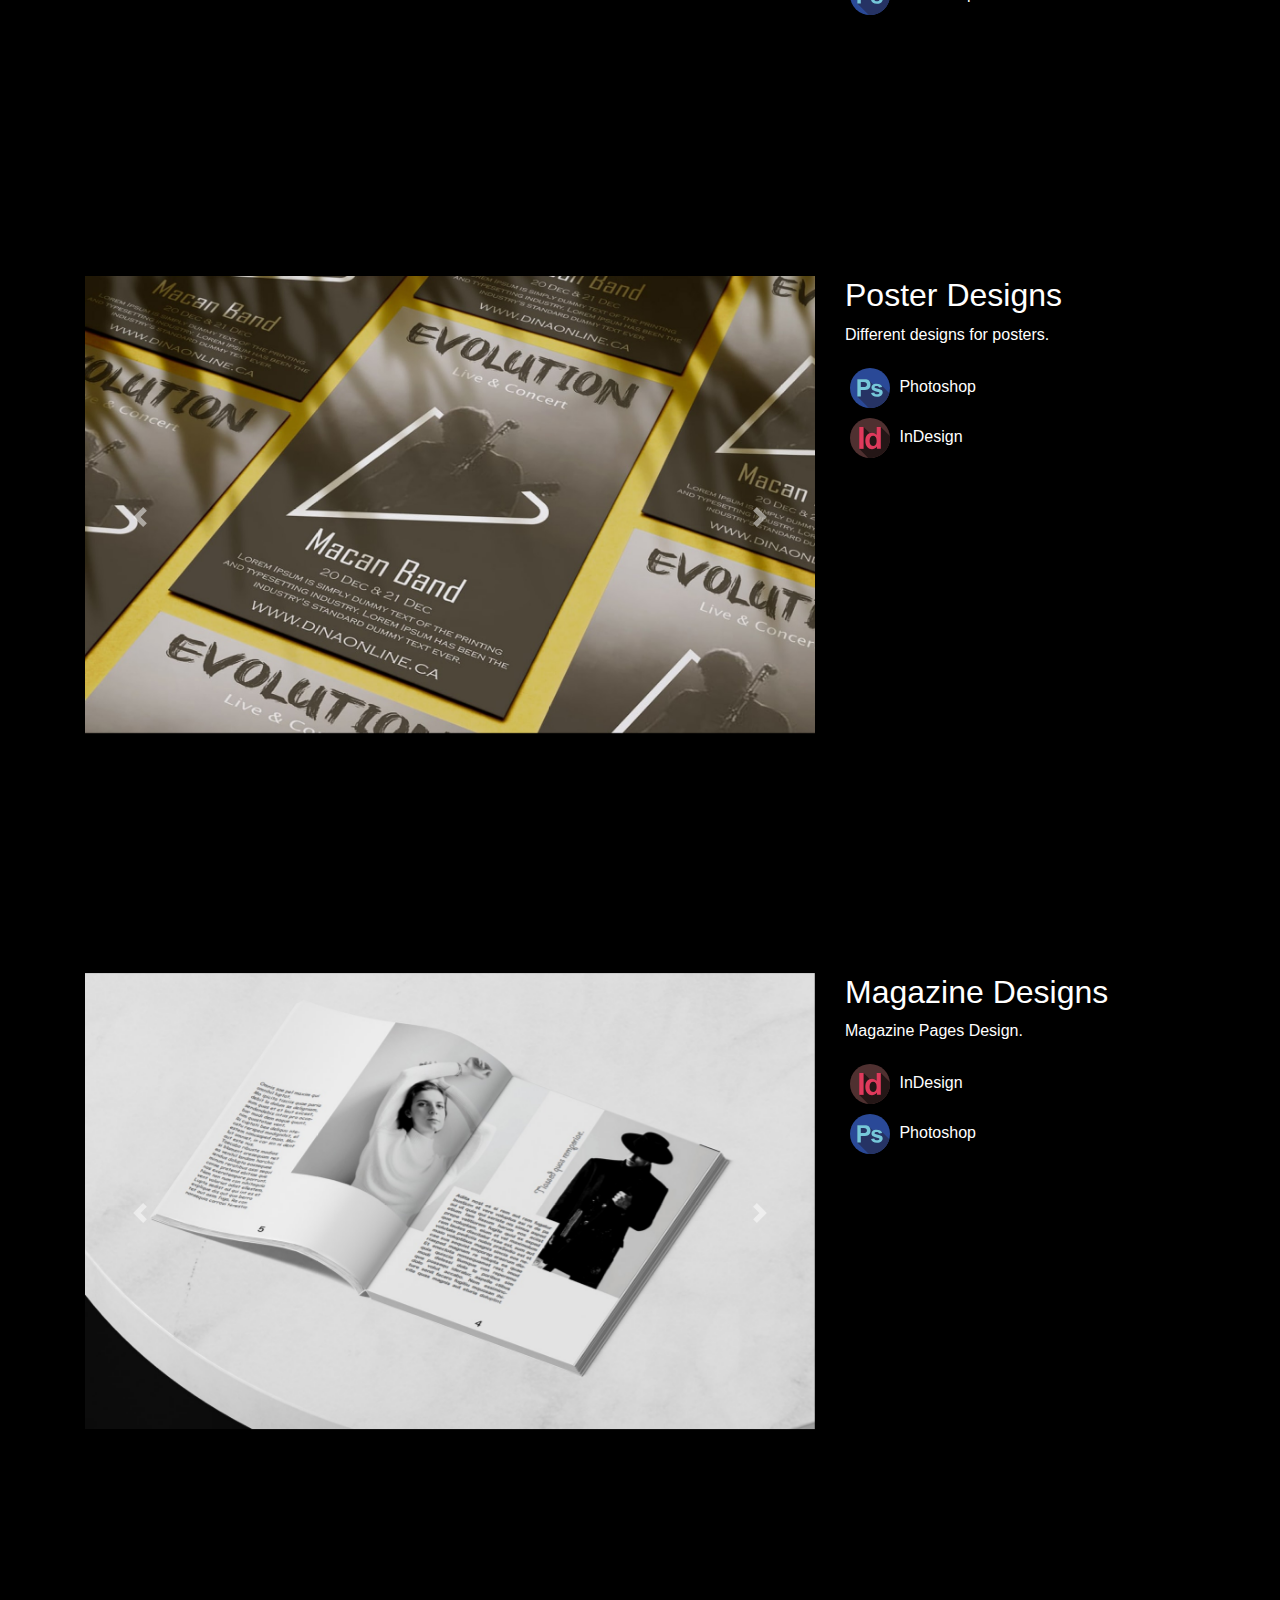
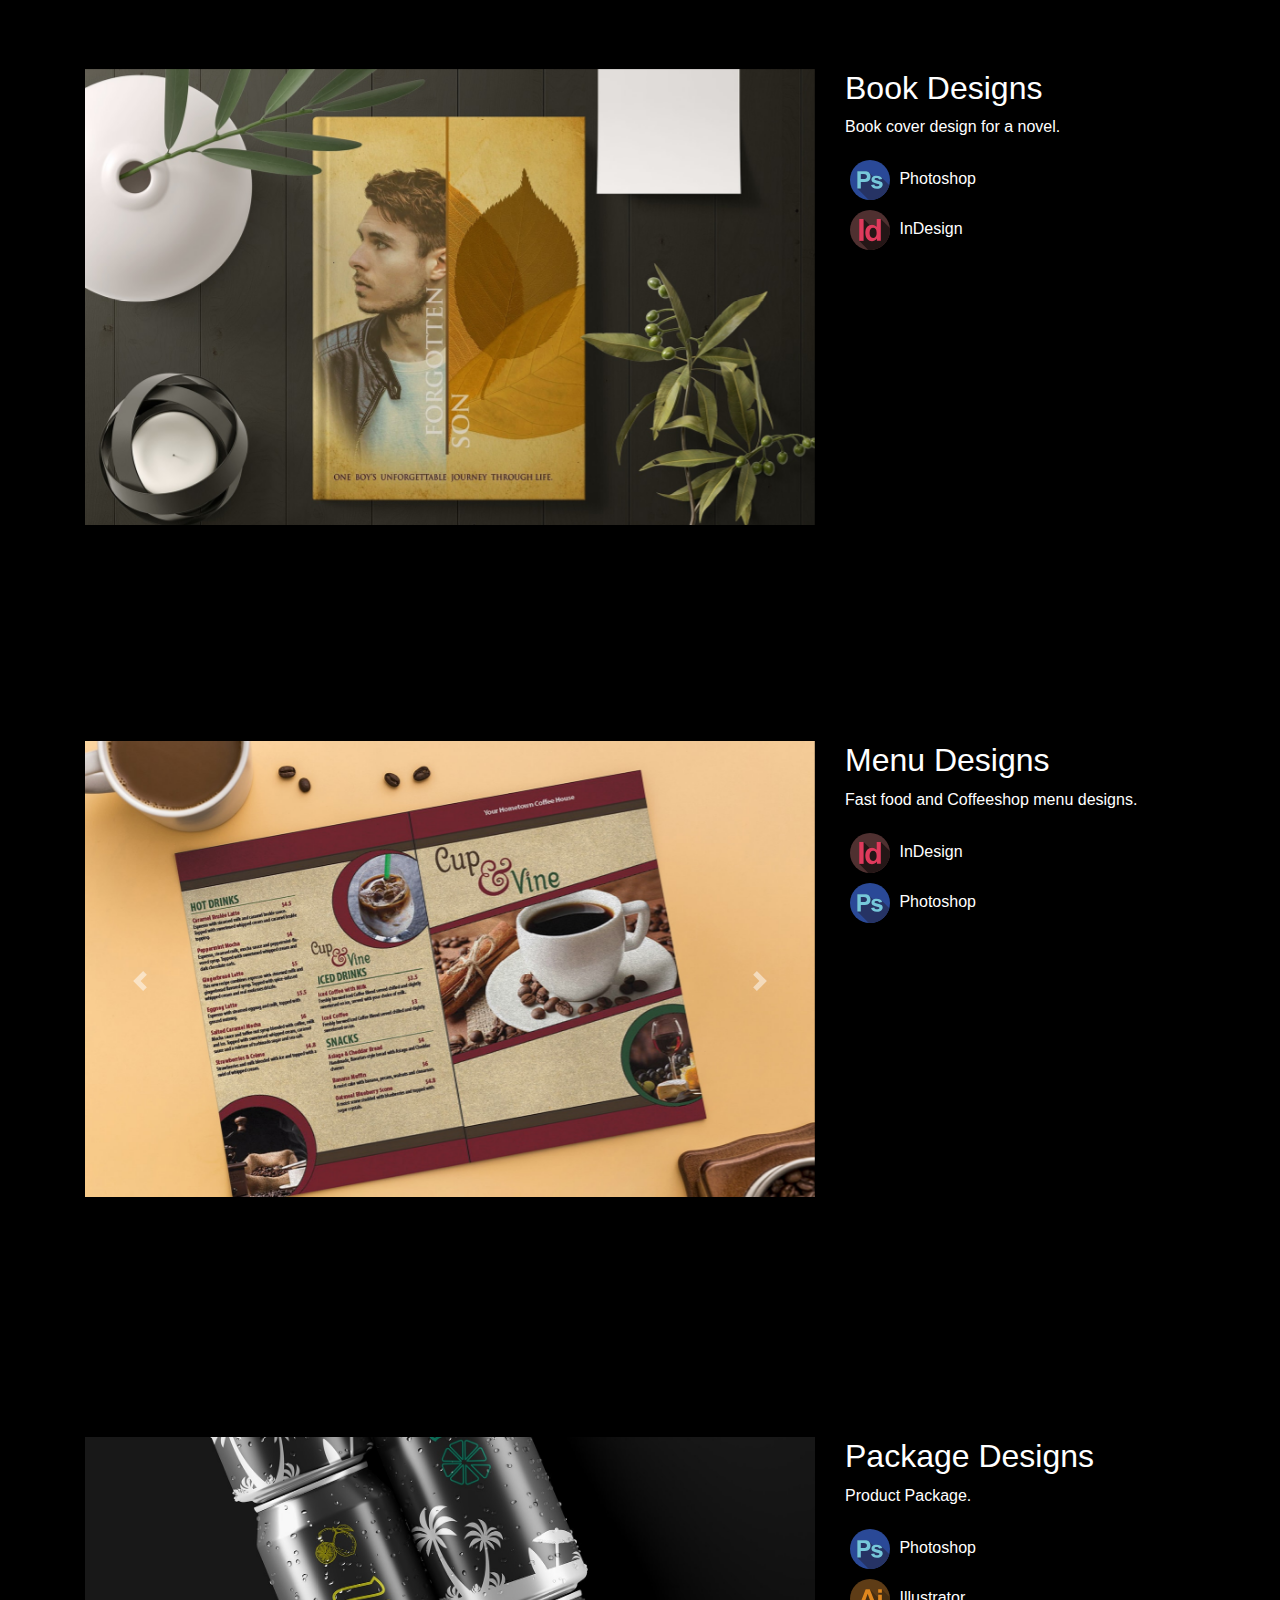
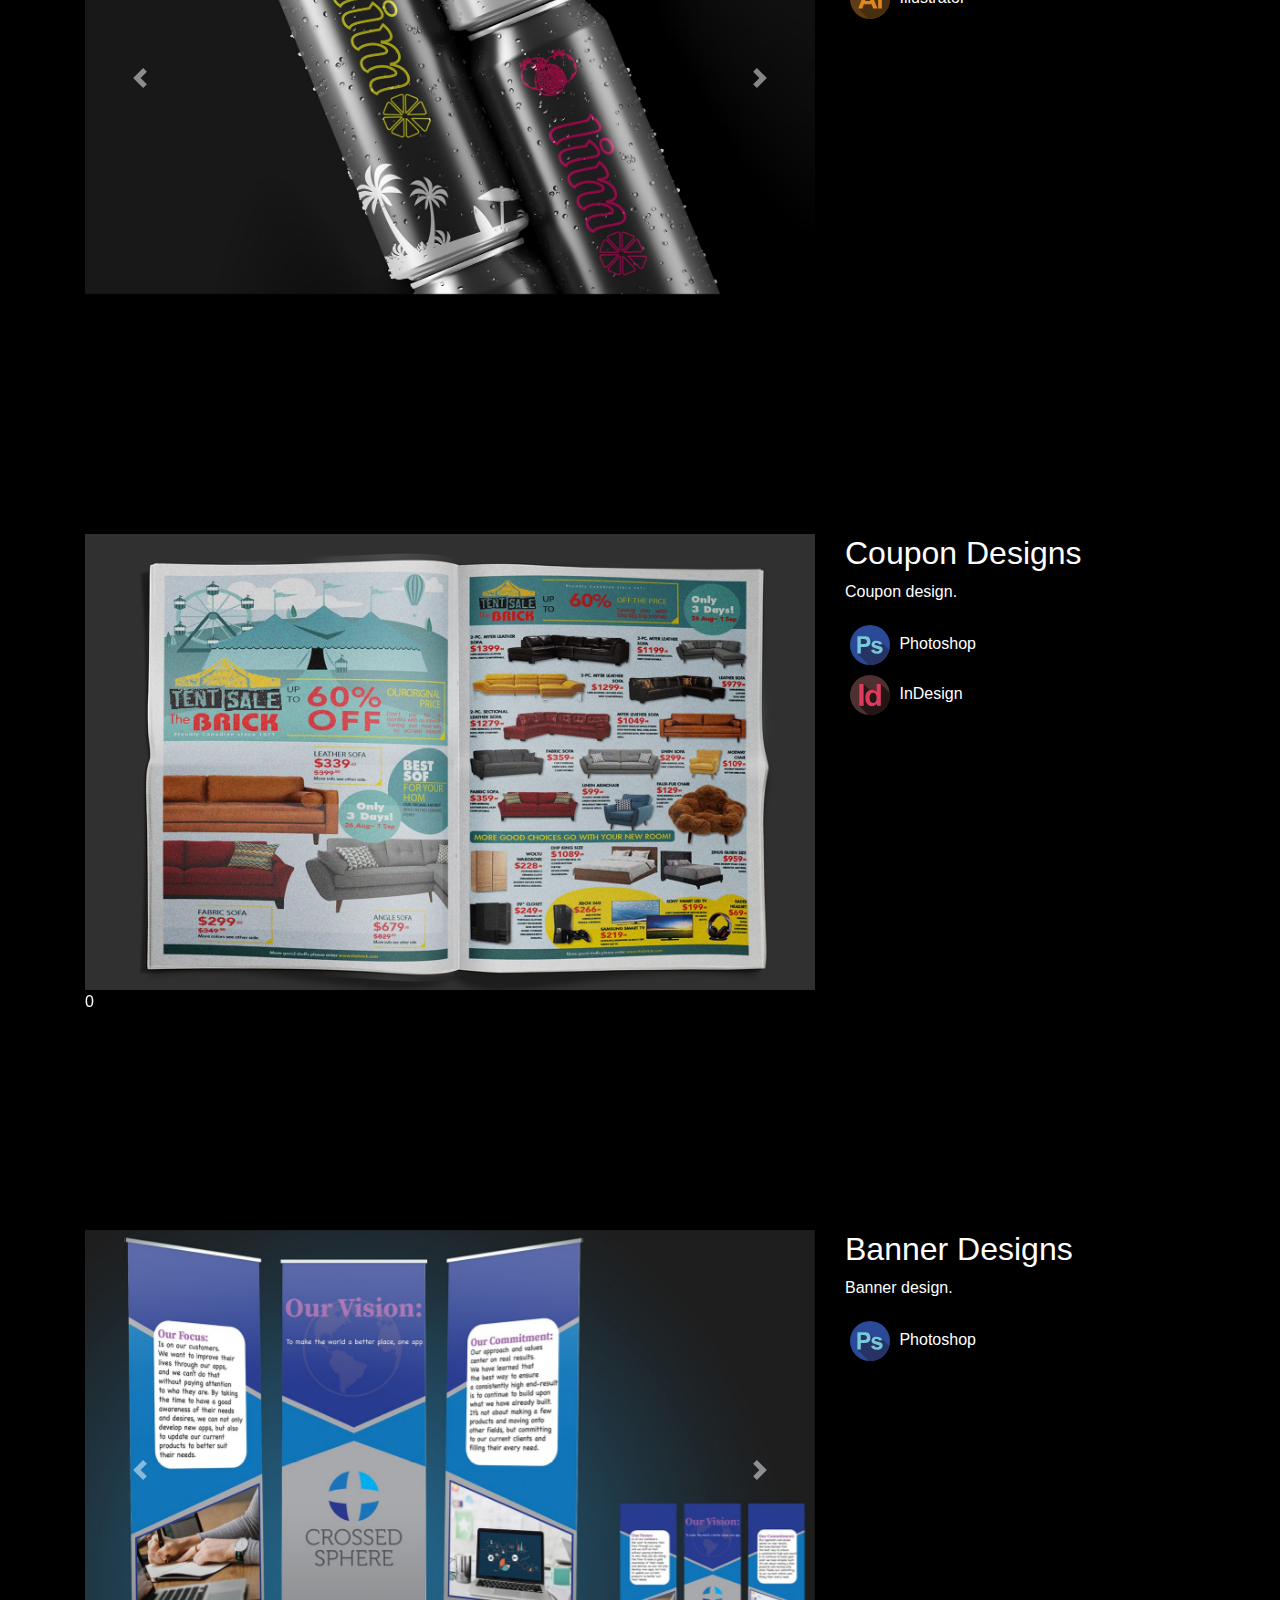
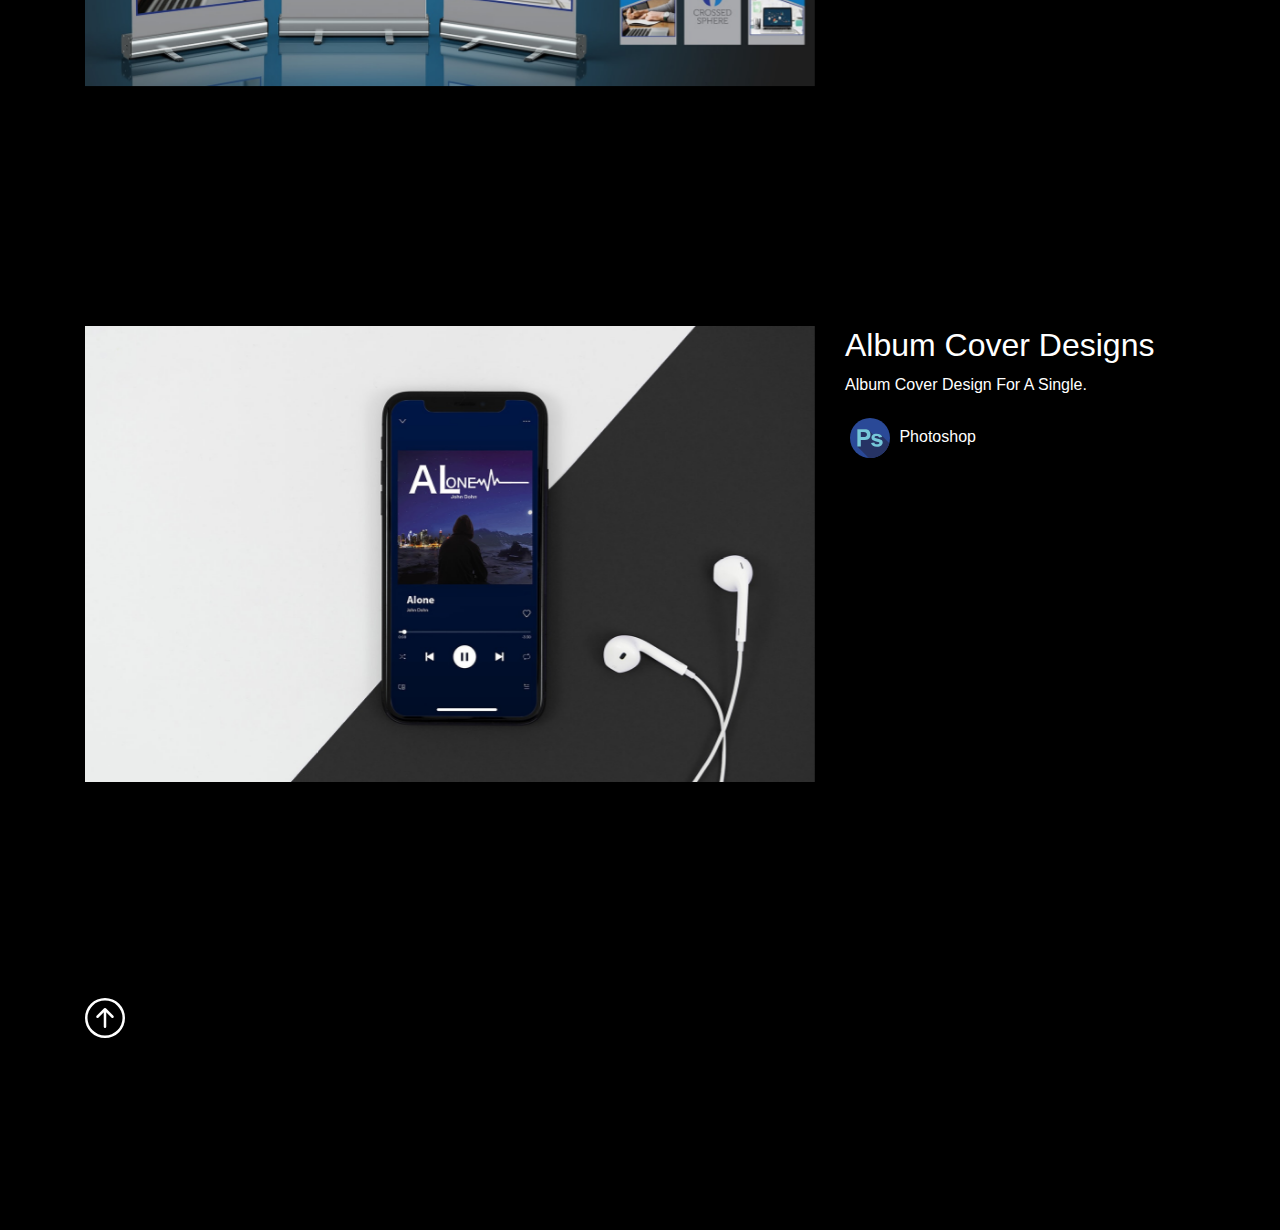
==== commit caa2a792: "Updated Projects, CV" ====
--- a/projects/works.html
+++ b/projects/works.html
@@ -101,6 +101,15 @@
         .home-svg {
             padding-top: 20px;
         }
+        .prod_link {
+            font-size: 18px;
+            color:#F6820F ;
+        }
+        .download_link {
+            font-size: 18px;
+            margin-bottom: 20px;
+            color: rgb(0, 170, 255);
+        }
     </style>
 </head>
 
@@ -121,27 +130,222 @@
         </div>
     </div>
 
-
     <!-- Projects -->
     <div class="container">
-
-
-        <!-- CIBC BANK -->
-
         <!-- Work Header -->
         <div class="row">
             <h1 class="header1">
                 Projects
             </h1>
         </div>
-
-        <br>
-
-        <!-- Work Text -->
-        <div class="row">
-
-
-
+        <br>
+
+          <!-- UI MENUTEUR -->
+
+        <!-- Work Text -->
+        <div class="row">
+            <!-- Carousel -->
+            <div class="col-md-8">
+                <div id="carousel-3" class="carousel slide" data-ride="carousel">
+                    <div class="carousel-inner">
+                        <!-- Carousel Item Active -->
+                        <div class="carousel-item active">
+                            <img id="img1" src="../images/works/menuteur-ui.jpg" class="d-block w-100" alt="ASUBU CATALOGUE"
+                                data-interval="1000">
+                        </div>
+                    </div>
+                </div> <!-- Carousel tag -->
+            </div> <!-- md-8 tag-->
+            <br>
+            <div class="col-md-4">
+                <h2>UI/UX Design</h2>
+                <p>UI/UX design for <a class="prod_link" target="_blank" href="https://www.menuteur.com/"><span style="color: rgb(0, 208, 104);">Menu</span><span style="color: #fff;">teur</span></a> web application</p>
+                <p><a class="download_link" href="https://www.menuteur.com/" target="_blank">Visit Menuteur</a></p> <br>
+                <!-- Tools List -->
+                <ul class="work__list" style="list-style-type:none; list-style: none;">
+                    <li><img src="../images/photoshop.svg" class="tools-list"> Photoshop</li>
+                    <li><img src="../images/indesign.svg" class="tools-list"> InDesign</li>
+                    <li><img src="../images/illustrator.svg" class="tools-list"> Illustrator</li>
+                </ul>
+                <br>
+            </div> <!-- col-md-4 tag -->
+        </div> <!-- row tag -->
+
+        <br>
+        <br>
+        <br>
+        <br>
+        <br>
+        <br>
+        <br>
+        <br>
+        <br>
+
+        <!-- ASUBU CATALOG -->
+
+        <!-- Work Text -->
+        <div class="row">
+            <!-- Carousel -->
+            <div class="col-md-8">
+                <div id="carousel-3" class="carousel slide" data-ride="carousel">
+                    <div class="carousel-inner">
+                        <!-- Carousel Item Active -->
+                        <div class="carousel-item active">
+                            <img id="img1" src="../images/works/asubu-catalog.jpg" class="d-block w-100" alt="ASUBU CATALOGUE"
+                                data-interval="1000">
+                        </div>
+                    </div>
+                </div> <!-- Carousel tag -->
+            </div> <!-- md-8 tag-->
+            <br>
+            <div class="col-md-4">
+                <h2>Catalog Design</h2>
+                <p>Product catalog for <a class="prod_link" target="_blank" href="https://asobubottle.com/">Asobu bottles</a></p>
+                <p><a class="download_link" href="../catalog-pdf.pdf" download>Download Full PDF</a></p> <br>
+                <!-- Tools List -->
+                <ul class="work__list" style="list-style-type:none; list-style: none;">
+                    <li><img src="../images/indesign.svg" class="tools-list"> InDesign</li>
+                    <li><img src="../images/photoshop.svg" class="tools-list"> Photoshop</li>
+                    <li><img src="../images/illustrator.svg" class="tools-list"> Illustrator</li>
+                </ul>
+                <br>
+            </div> <!-- col-md-4 tag -->
+        </div> <!-- row tag -->
+
+        <br>
+        <br>
+        <br>
+        <br>
+        <br>
+        <br>
+        <br>
+        <br>
+        <br>
+
+        <!-- ASUBU WEBSITE -->
+
+        <!-- Work Text -->
+        <div class="row">
+            <!-- Carousel -->
+            <div class="col-md-8">
+                <div id="carousel-3" class="carousel slide" data-ride="carousel">
+                    <div class="carousel-inner">
+                        <!-- Carousel Item Active -->
+                        <div class="carousel-item active">
+                            <img id="img1" src="../images/works/asubu-website.jpg" class="d-block w-100" alt="ASUBU CATALOGUE"
+                                data-interval="1000">
+                        </div>
+                    </div>
+                </div> <!-- Carousel tag -->
+            </div> <!-- md-8 tag-->
+            <br>
+            <div class="col-md-4">
+                <h2>Website Design</h2>
+                <p>Web Design for Adnart</p>
+                <p><a class="download_link" href="../adnart-web.pdf" download>Download Full PDF</a></p> <br>
+                <!-- Tools List -->
+                <ul class="work__list" style="list-style-type:none; list-style: none;">
+                    <li><img src="../images/photoshop.svg" class="tools-list"> Photoshop</li>
+                </ul>
+                <br>
+            </div> <!-- col-md-4 tag -->
+        </div> <!-- row tag -->
+
+        <br>
+        <br>
+        <br>
+        <br>
+        <br>
+        <br>
+        <br>
+        <br>
+        <br>
+
+        <!-- ASUBU PACKAGE -->
+
+        <!-- Work Text -->
+        <div class="row">
+            <!-- Carousel -->
+            <div class="col-md-8">
+                <div id="carousel-3" class="carousel slide" data-ride="carousel">
+                    <div class="carousel-inner">
+                        <!-- Carousel Item Active -->
+                        <div class="carousel-item active">
+                            <img id="img1" src="../images/works/asubu-package.jpg" class="d-block w-100" alt="ASUBU CATALOGUE"
+                                data-interval="1000">
+                        </div>
+                    </div>
+                </div> <!-- Carousel tag -->
+            </div> <!-- md-8 tag-->
+            <br>
+            <div class="col-md-4">
+                <h2> Package Design</h2>
+                <p>Product Package Design for <a class="prod_link" target="_blank" href="https://asobubottle.com/">Asobu bottles</a></p>
+                <!-- Tools List -->
+                <ul class="work__list" style="list-style-type:none; list-style: none;">
+                    <li><img src="../images/illustrator.svg" class="tools-list"> Illustrator</li>
+                    <li><img src="../images/photoshop.svg" class="tools-list"> Photoshop</li>
+                </ul>
+                <br>
+            </div> <!-- col-md-4 tag -->
+        </div> <!-- row tag -->
+
+        <br>
+        <br>
+        <br>
+        <br>
+        <br>
+        <br>
+        <br>
+        <br>
+        <br>
+
+        <!-- ASUBU FLYER -->
+
+        <!-- Work Text -->
+        <div class="row">
+            <!-- Carousel -->
+            <div class="col-md-8">
+                <div id="carousel-3" class="carousel slide" data-ride="carousel">
+                    <div class="carousel-inner">
+                        <!-- Carousel Item Active -->
+                        <div class="carousel-item active">
+                            <img id="img1" src="../images/works/asubu-flyer.jpg" class="d-block w-100" alt="ASUBU CATALOGUE"
+                                data-interval="1000">
+                        </div>
+                    </div>
+                </div> <!-- Carousel tag -->
+            </div> <!-- md-8 tag-->
+            <br>
+            <div class="col-md-4">
+                <h2>Flyer Design</h2>
+                <p>Product Package Design for <a class="prod_link" target="_blank" href="https://asobubottle.com/">Asobu bottles</a></p>
+                <!-- Tools List -->
+                <ul class="work__list" style="list-style-type:none; list-style: none;">
+                    <li><img src="../images/photoshop.svg" class="tools-list"> Photoshop</li>
+                    <li><img src="../images/indesign.svg" class="tools-list"> InDesign</li>
+                    <li><img src="../images/illustrator.svg" class="tools-list"> Illustrator</li>
+                </ul>
+                <br>
+            </div> <!-- col-md-4 tag -->
+        </div> <!-- row tag -->
+
+        <br>
+        <br>
+        <br>
+        <br>
+        <br>
+        <br>
+        <br>
+        <br>
+        <br>
+
+       
+
+
+ <!-- CIBC BANK -->
+        <!-- Work Text -->
+        <div class="row">
             <!-- Carousel -->
             <div class="col-md-8">
                 <div id="carousel-1" class="carousel slide" data-ride="carousel">
@@ -885,6 +1089,17 @@
                             </div>
                         </div>
 
+                        <!-- Carousel Item -->
+                        <div class="carousel-item">
+                            <img id="img1" src="../images/works/menu-4.jpg" class="d-block w-100" alt="MAG-2"
+                                data-interval="1000">
+                            <br>
+                            <!-- Slide Caption -->
+                            <div class="carousel-6-caption">
+                                <h6>Menu 2 - 2</h6>
+                                <p>Fastfood Restaurant.</p>
+                            </div>
+                        </div>
                     </div> <!-- Carousel Inner Tag-->
 
                     <!-- Carousel Controls -->
@@ -931,15 +1146,10 @@
         <br>
         <br>
         <br>
-
-
         <!-- PACKAGE -->
 
         <!-- Work Text -->
         <div class="row">
-
-
-
             <!-- Carousel -->
             <div class="col-md-8">
                 <div id="carousel-9" class="carousel slide" data-ride="carousel">
